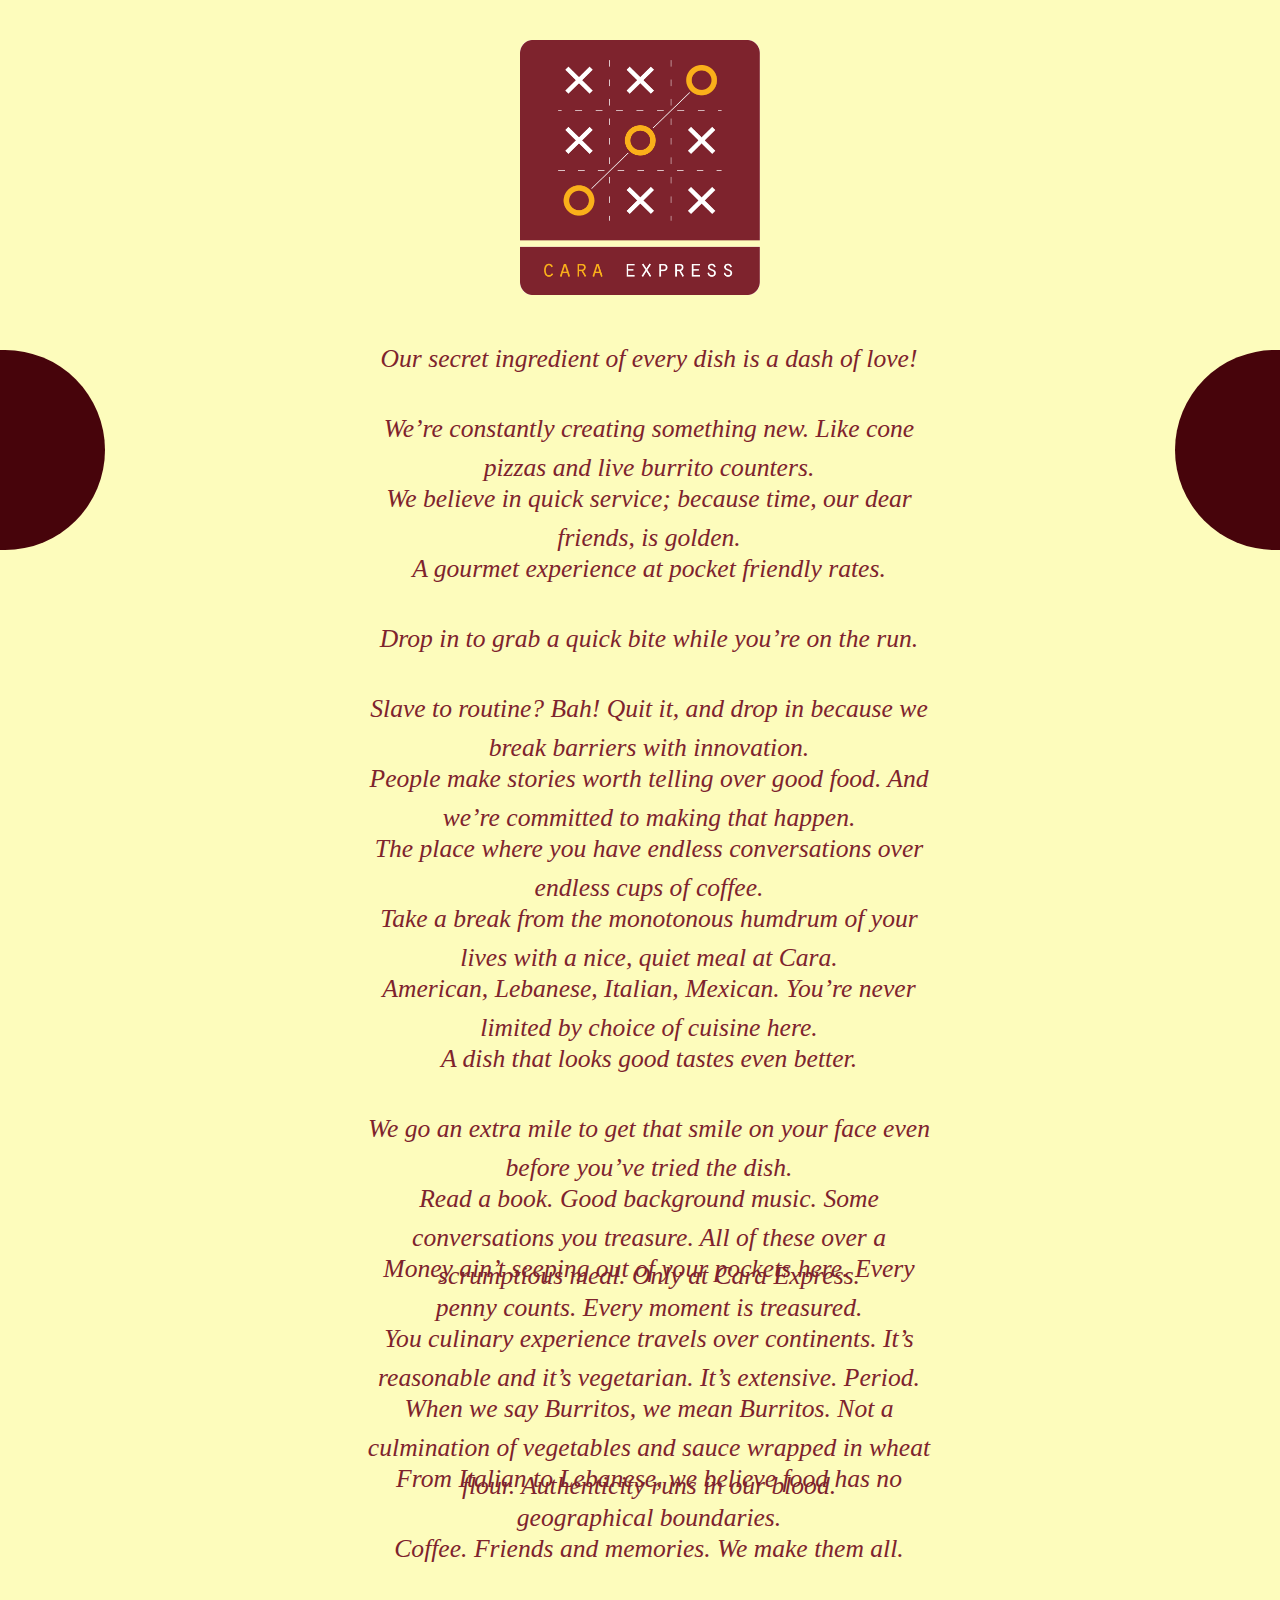
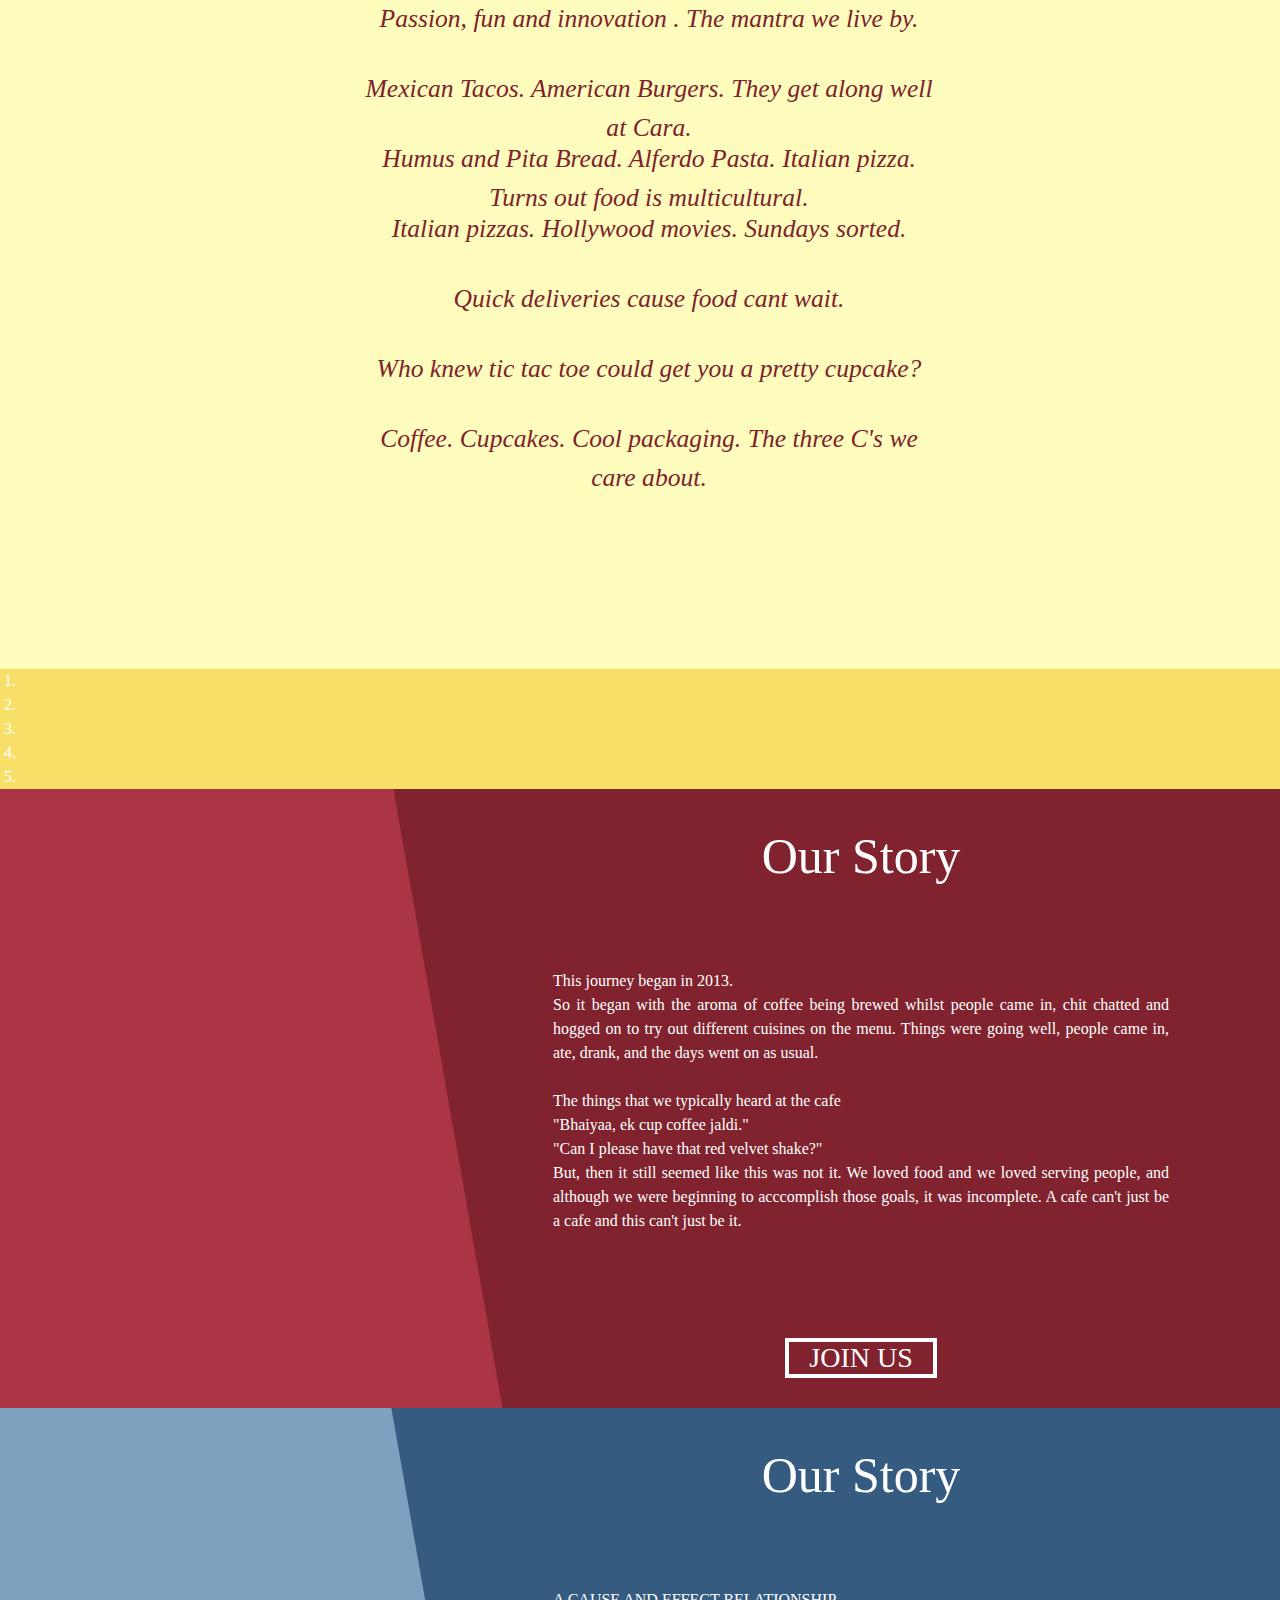
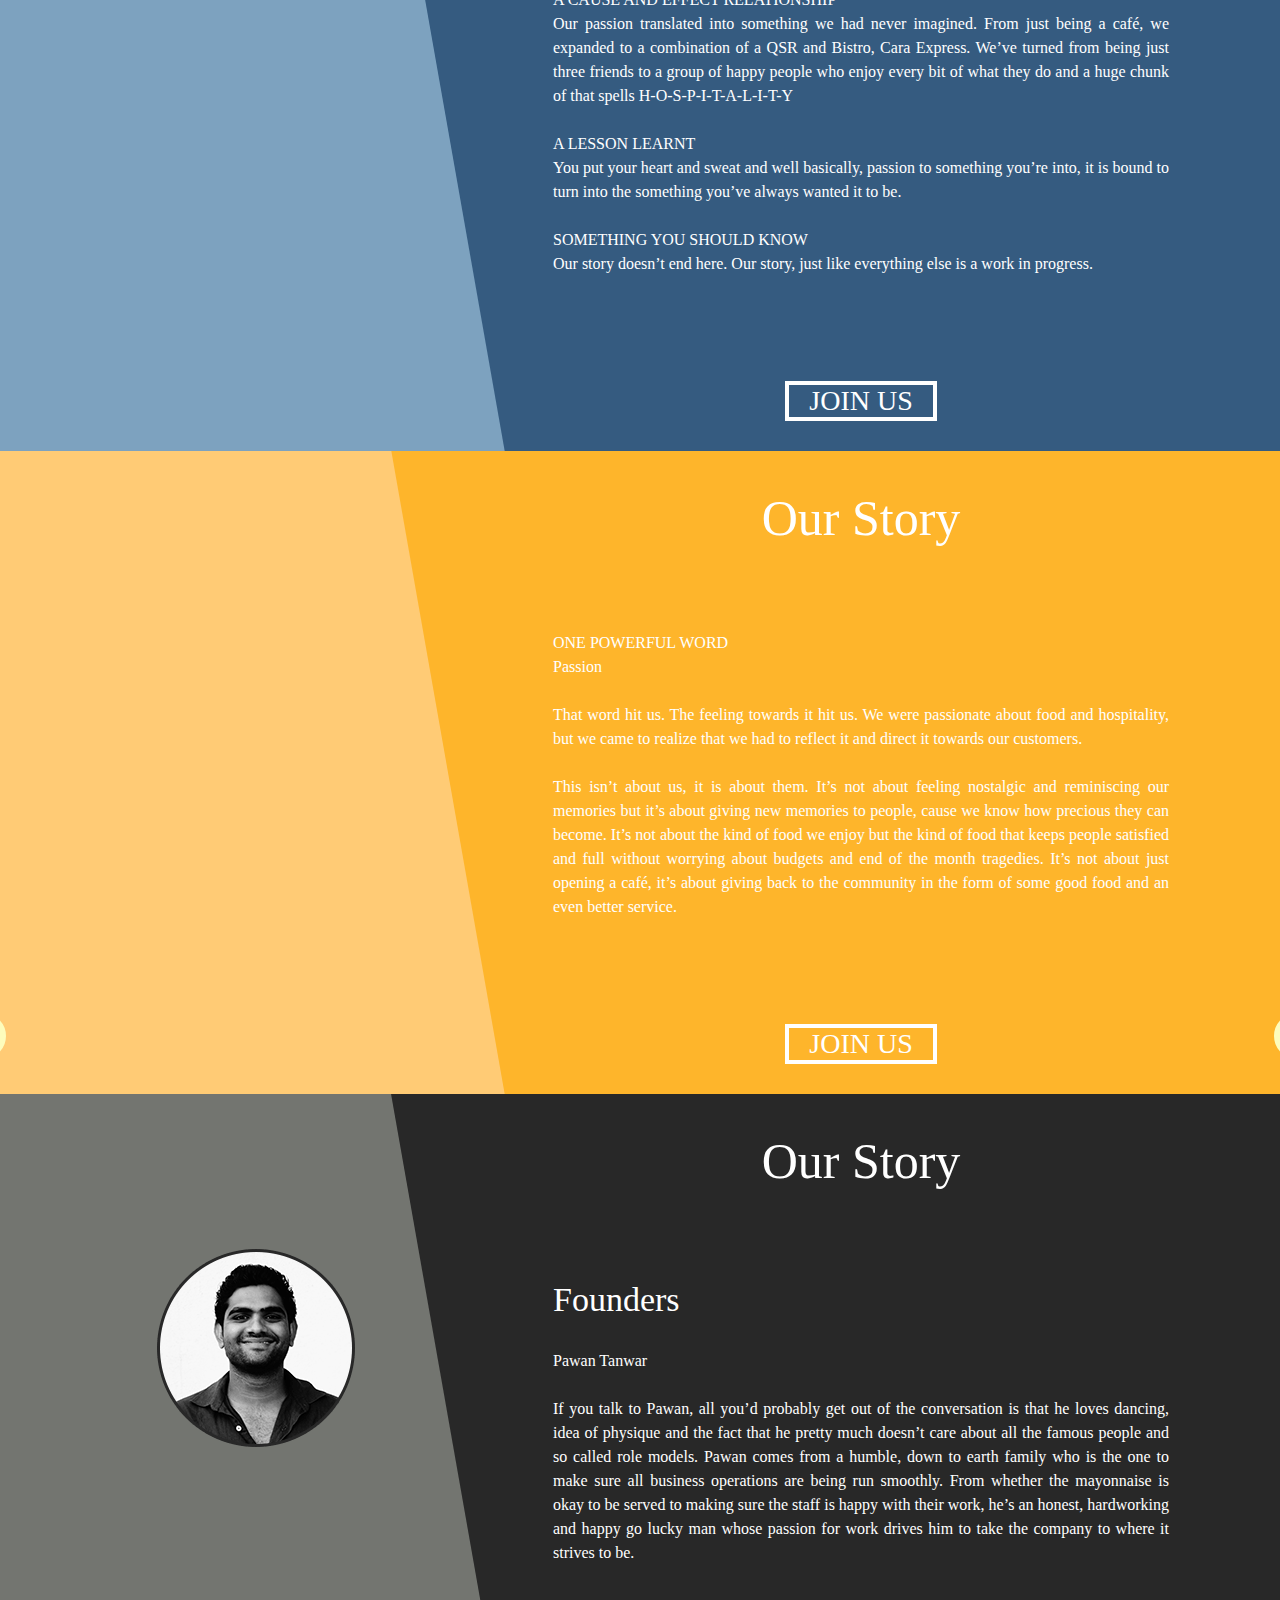
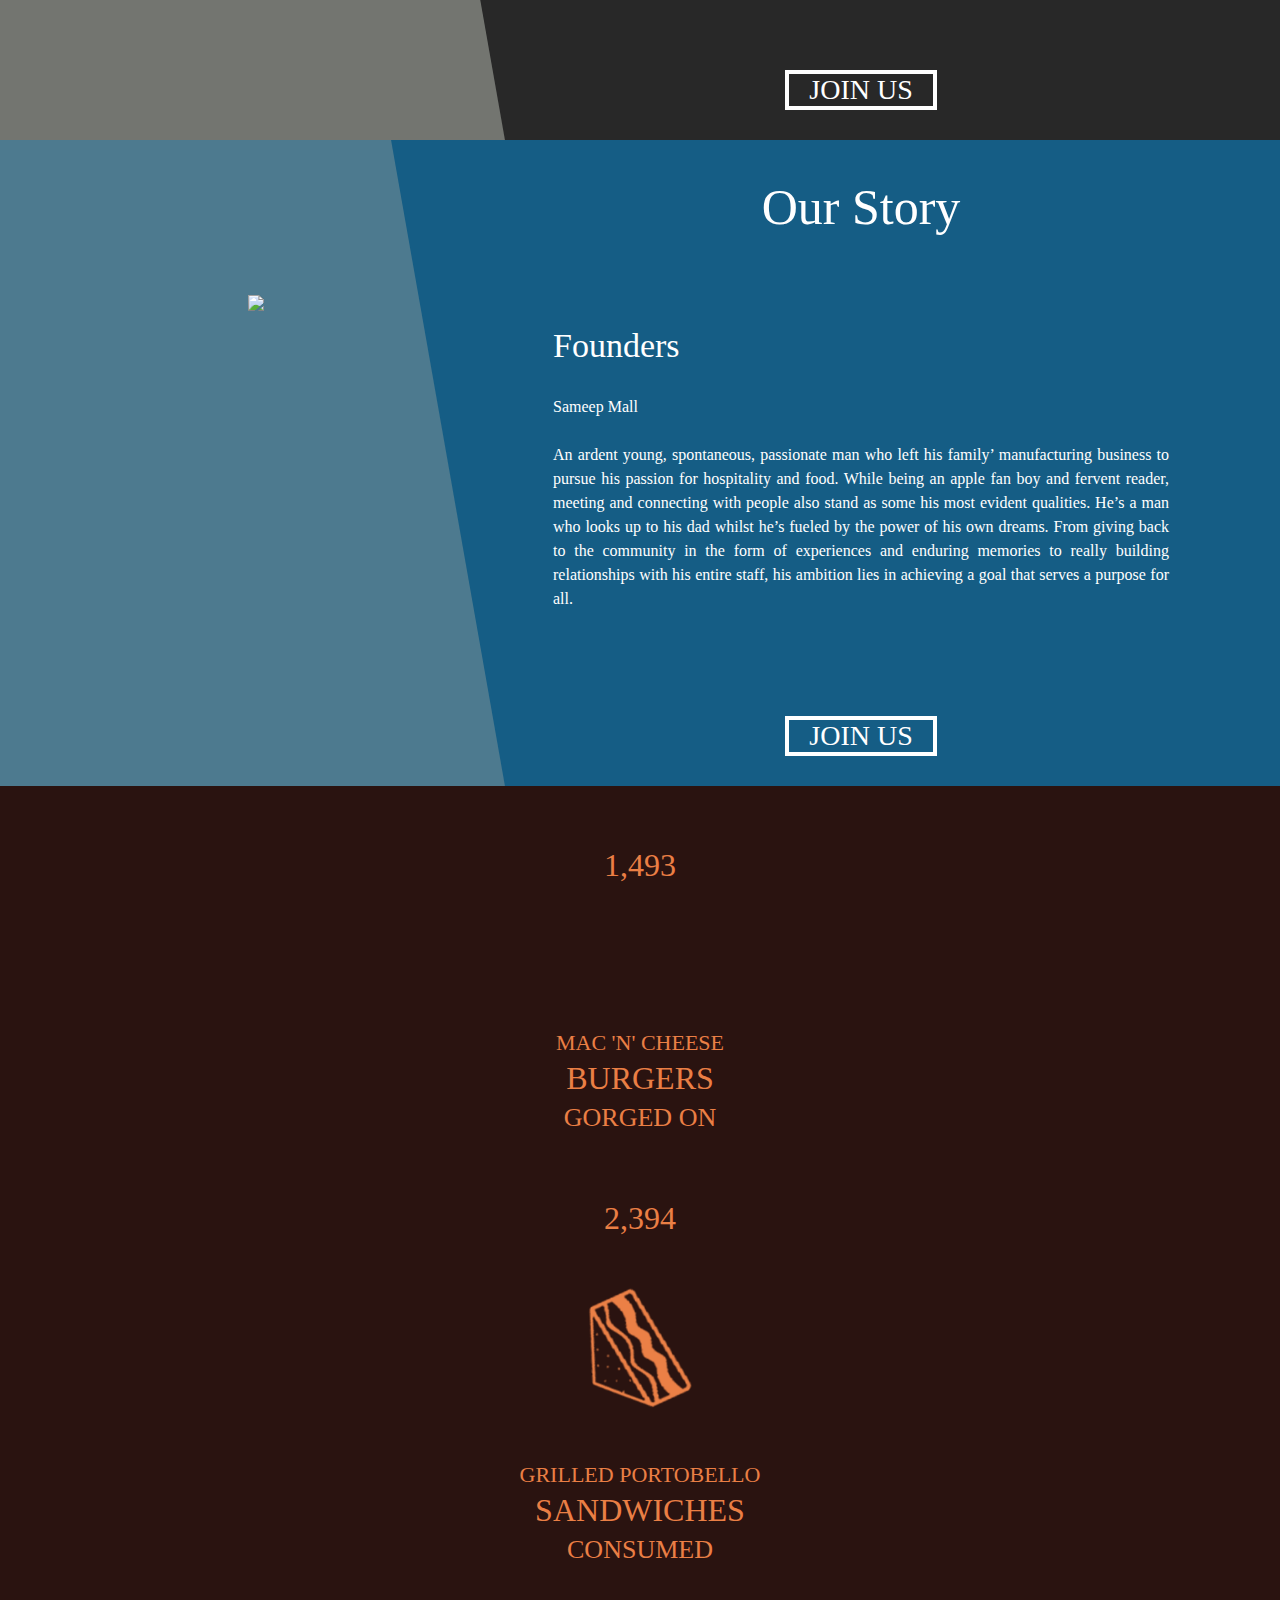
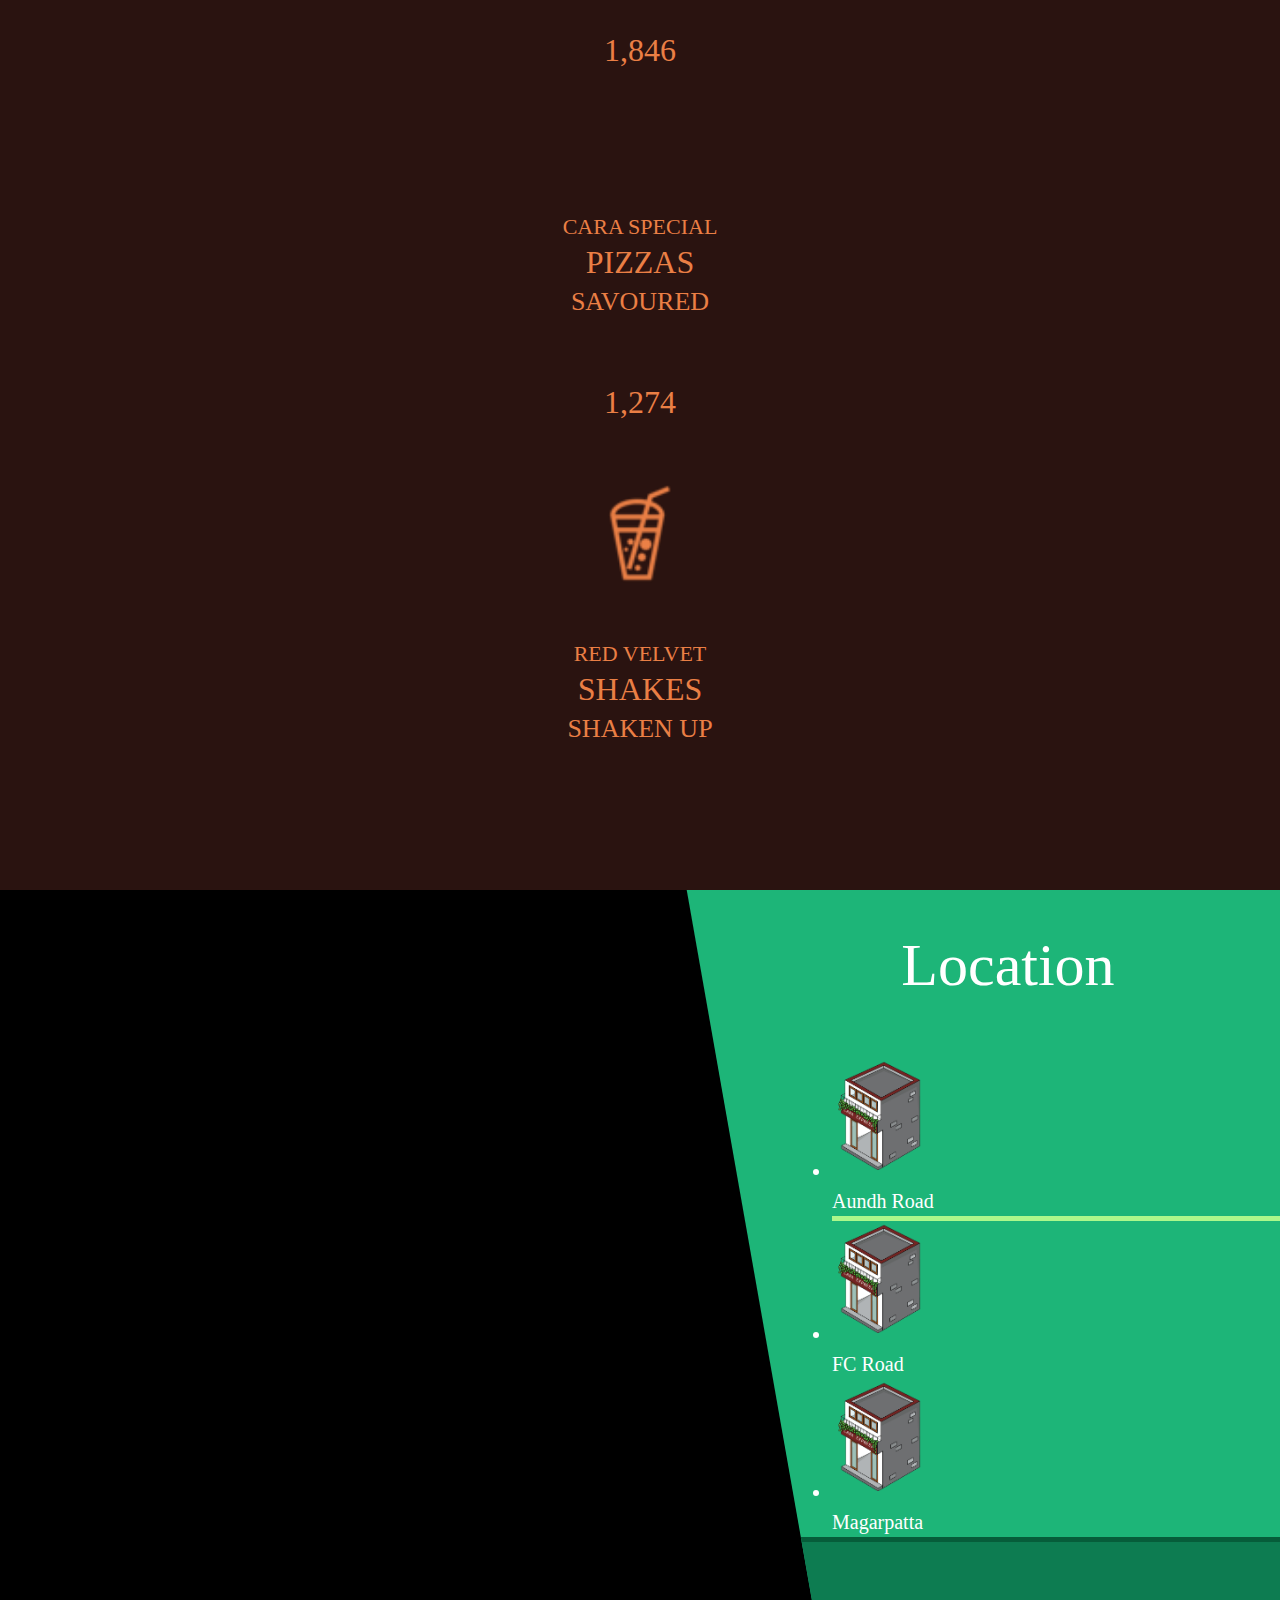
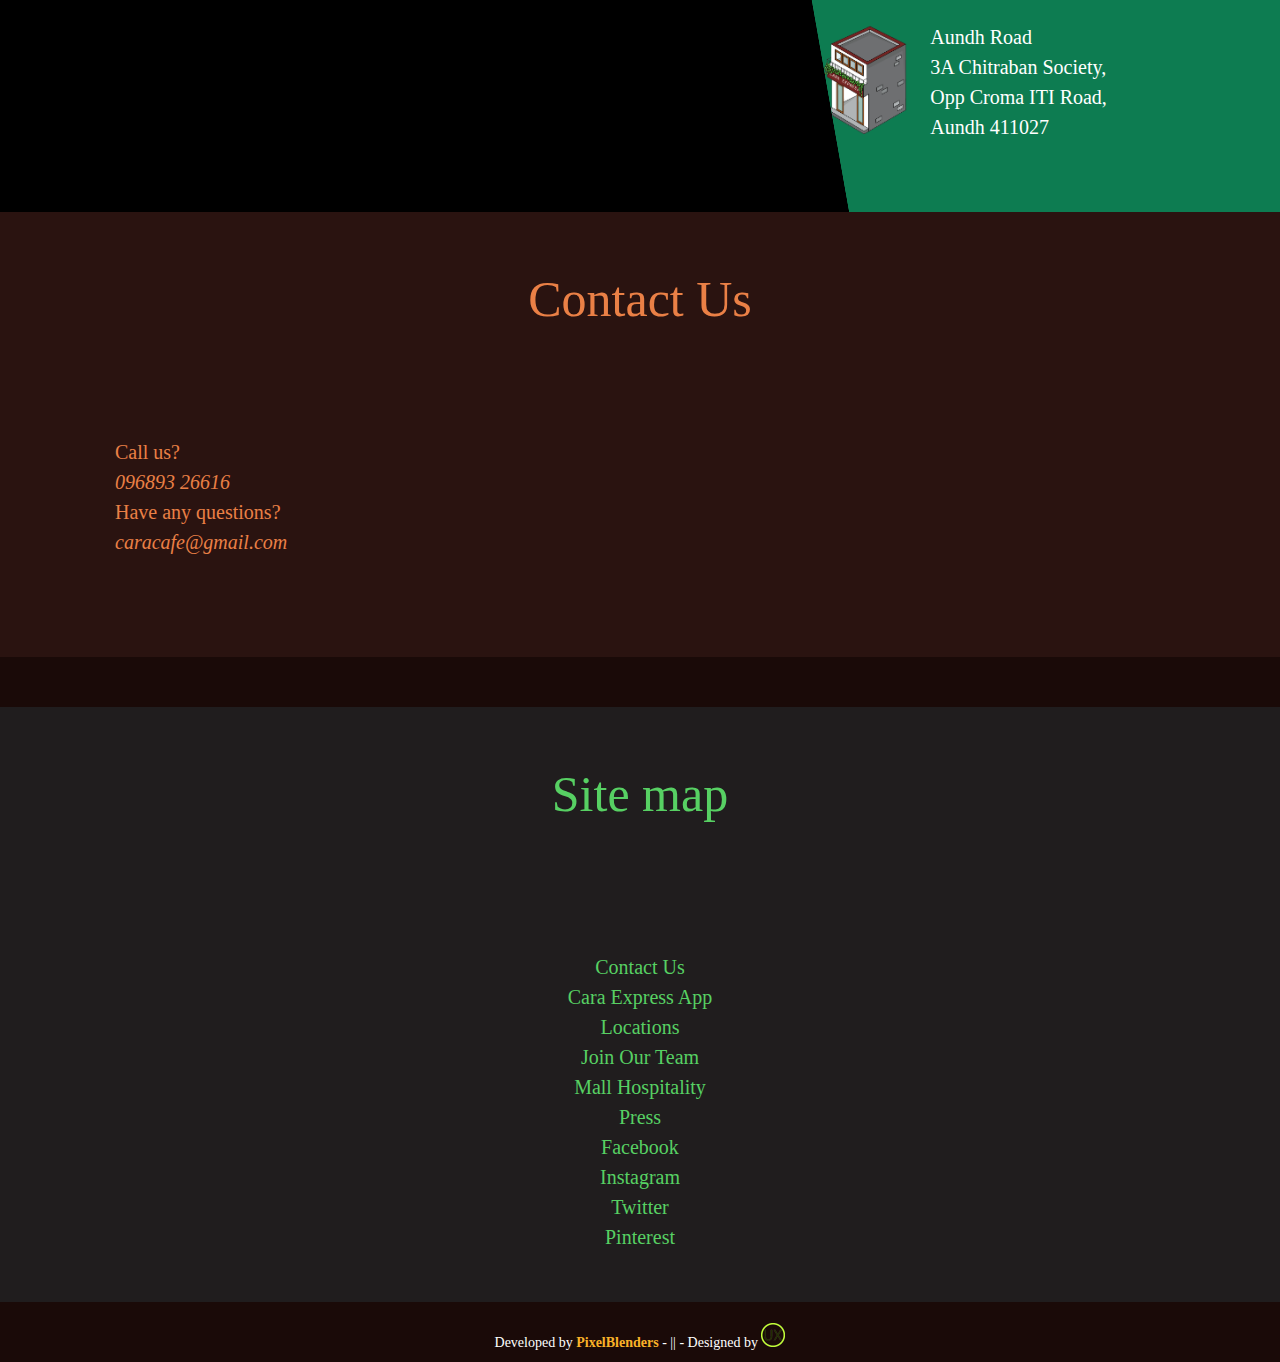
==== index.html @ d914b354 "dont commit this" ====
<!DOCTYPE html>


<!--[if IEMobile]>      <html class="iemobile site__background" lang="en">            <![endif]-->

<!--[if lt IE 7]>       <html class="no-js site__background ie6 oldie" lang="en">     <![endif]-->

<!--[if IE 7]>          <html class="no-js site__background ie7 oldie" lang="en">     <![endif]-->

<!--[if IE 8]>          <html class="no-js site__background ie8 oldie" lang="en">     <![endif]-->

<!--[if IE 9]>          <html class="no-js site__background ie9" lang="en">           <![endif]-->

<!--[if gt IE 8]><!-->

<html class="no-js" lang="en">

<!--<![endif]-->



<head>

    <meta charset="UTF-8">
    <TITLE>Caraexpress | Pune | Aundh</TITLE>
    <link rel="apple-touch-icon" sizes="57x57" href="fav/apple-icon-57x57.png">
<link rel="apple-touch-icon" sizes="60x60" href="fav/apple-icon-60x60.png">
<link rel="apple-touch-icon" sizes="72x72" href="fav/apple-icon-72x72.png">
<link rel="apple-touch-icon" sizes="76x76" href="fav/apple-icon-76x76.png">
<link rel="apple-touch-icon" sizes="114x114" href="fav/apple-icon-114x114.png">
<link rel="apple-touch-icon" sizes="120x120" href="fav/apple-icon-120x120.png">
<link rel="apple-touch-icon" sizes="144x144" href="fav/apple-icon-144x144.png">
<link rel="apple-touch-icon" sizes="152x152" href="fav/apple-icon-152x152.png">
<link rel="apple-touch-icon" sizes="180x180" href="fav/apple-icon-180x180.png">
<link rel="icon" type="image/png" sizes="192x192"  href="fav/android-icon-192x192.png">
<link rel="icon" type="image/png" sizes="32x32" href="fav/favicon-32x32.png">
<link rel="icon" type="image/png" sizes="96x96" href="fav/favicon-96x96.png">
<link rel="icon" type="image/png" sizes="16x16" href="fav/favicon-16x16.png">
<link rel="manifest" href="fav/manifest.json">
<meta name="msapplication-TileColor" content="#ffffff">
<meta name="msapplication-TileImage" content="fav/ms-icon-144x144.png">
<meta name="theme-color" content="#ffffff">
    <META NAME="subject" CONTENT="Fast Food Joint">
    <meta name="classification" content="express eatery" />
    <META NAME="Keywords" CONTENT=" coffee, cafe, cake, chocolate, pasta, menu, aundh, restaurant">
    <META NAME="Language" CONTENT="English">
    <META HTTP-EQUIV="CACHE-CONTROL" CONTENT="PUBLIC">
    <META NAME="Designer" CONTENT="Paul V John & Devansh Parikh">
    <META NAME="Publisher" CONTENT="Naveen Shaji">
    <META NAME="distribution" CONTENT="Global">
    <META NAME="Robots" CONTENT="INDEX,FOLLOW">
    <meta name="revisit-after" content="2 days" />
    <META NAME="zipcode" CONTENT="411014">
    <META NAME="city" CONTENT="Pune">
    <META NAME="country" CONTENT="India">

    <meta http-equiv="X-UA-Compatible" content="IE=edge,chrome=1">

    <meta name="robots" content="index, follow, noodp">

    <meta name="viewport" content="width=device-width, initial-scale=0.7, user-scalable=0">

    <meta name="apple-mobile-web-app-capable" content="yes">

    <meta name="apple-mobile-web-app-status-bar-style" content="black" />

    <link rel="shortcut icon" href="img/favicon.ico">

    <meta property="og:title" content="Cara Cafe">

    <meta property="og:type" content="website">

    <meta property="og:description" content="Coffee. Pizza. Burgers. Cupcakes.">

    <meta property="og:url" content="http://thatsmywork.in">

    <!--REPLACE WITH URL and stuff-->

    <meta property="og:image:type" content="image/jpeg">

    <script>
        document.documentElement.className = document.documentElement.className.replace(/(\s|^)no-js(\s|$)/, '$1' + 'js' + '$2');
    </script>

    <script src="js/modernizr.js"></script>

    <!--[if (gt IE 8) | (IEMobile)]><!-->

    <link rel="stylesheet" href="css/bootstrap.min.css">

    <link rel="stylesheet" href="fa/css/font-awesome.min.css">

    <link rel="stylesheet" type="text/css" href="css/flaticon.css">
    <link rel="stylesheet" type="text/css" href="fi2/flaticon.css">

    <link rel="stylesheet" href="css/main.css">

    <link rel="stylesheet" href="css/px.css">
    <link rel="stylesheet" href="css/pace.css">

    <![endif]-->

</head>

<body>

    <div class="backtotop">
  <i class="fa fa-chevron-up fa-stack-1x"></i>
    </div>
    

    <div class="preloader"><div class="preloader-gif"></div><br><span style="font-size:20px">Loading</span></div>



    

    <div id="js__media-check"></div>

    <div id="load__smoke"></div>



    







<div class="site__content">



  



  <div class="home__screen" style="touch-action:auto!important;">



     <div class="home-1">

      

<div class="btn-container">



  <a id="burger-btn" style="min-height:60px;" class="home-btn" href="#burgers" data-direction="left">



    <div class="icon__menu">

     <i class="flaticon-cutlery22"></i>

    </div>



    <div class="icon__menu--back">

     <i class="fa fa-chevron-right fa-3x"></i>

      <span>Back</span>

    </div>



  </a>



  <a id="store-btn" class="home-btn" href="#stores" data-direction="right">



    <div class="icon__store">

     <i class="flaticon-smartphone55"></i>


    </div>



    <div class="icon__store--back">

     <i class="fa fa-chevron-left fa-3x"></i>

      <span>Back</span>

    </div>



  </a>

  

</div>



<!--

<div class="logo">

  <img src="img/logo.png" /> 

</div>

-->



<div class="emblem-container">

  <div class="tagline--right"></div>

  <div class="tagline"></div>

  <div class="emblem"><img src="img/emblem.png" alt="" class=""></div> <!--replace -->

</div>



<div class="tel">

  <span class="tel__link" style="color: #7E232D">

  

  <span class="quote-left"><i class="fa fa-quote-left"></i></span><br>




   <div id="ticker-text" >
          <ul>
            <li>Our secret ingredient of every dish is a dash of love!</li>
            <li>We’re constantly creating something new. Like cone pizzas and live burrito counters.</li>
            <li>We believe in quick service; because time, our dear friends, is golden.</li>
            <li>A gourmet experience at pocket friendly rates.</li>
            <li>Drop in to grab a quick bite while you’re on the run. </li>
            <li>Slave to routine? Bah! Quit it, and drop in because we break barriers with innovation.</li>
            <li>People make stories worth telling over good food. And we’re committed to making that happen.</li>
            <li>   The place where you have endless conversations over endless cups of coffee.    </li>
            <li>  Take a break from the monotonous humdrum of your lives with a nice, quiet meal at Cara.     </li>
            <li>   American, Lebanese, Italian, Mexican. You’re never limited by choice of cuisine here.    </li>
            <li>     A dish that looks good tastes even better.  </li>
            <li>    We go an extra mile to get that smile on your face even before you’ve tried the dish.   </li>
            <li>   Read a book. Good background music. Some conversations you treasure. All of these over a scrumptious meal. Only at Cara Express.    </li>
            <li>  Money ain’t seeping out of your pockets here. Every penny counts. Every moment is treasured.     </li>
            <li>   You culinary experience travels over continents. It’s reasonable and it’s vegetarian. It’s extensive. Period.    </li>
            <li>   When we say Burritos, we mean Burritos. Not a culmination of vegetables and sauce wrapped in wheat flour. Authenticity runs in our blood.    </li>
            <li>    From Italian to Lebanese, we believe food has no geographical boundaries.   </li>
            <li>   Coffee.  Friends and memories.  We make them all.    </li>
            <li>   Passion, fun and innovation . The mantra we live by.    </li>
            <li> Mexican Tacos. American Burgers. They get along well at Cara.      </li>
            <li>   Humus and Pita Bread. Alferdo Pasta. Italian pizza. Turns out food is multicultural.    </li>
            <li>   Italian pizzas. Hollywood movies. Sundays sorted.    </li>
            <li>    Quick deliveries cause food cant wait.   </li>
            <li>   Who knew tic tac toe could get you a pretty cupcake?    </li>
            <li>    Coffee. Cupcakes. Cool packaging. The three C's we care about.     </li>

          </ul>
        </div>




   <span class="quote-right"><i class="fa fa-quote-right"></i></span> 

   <br style="margin-bottom: 10px;">

   

   

   

   <a href="https://www.facebook.com/pages/Cara-Express/419668124865615?skip_nax_wizard=true&ref_type=logout_gear" target="_blank">

   <span class="fa-stack fa-sm">

  <i class="fa fa-circle-thin fa-stack-2x"></i>

  <i class="fa fa-facebook fa-stack-1x"></i>

</span>

  </a>

  <a href="https://twitter.com/Cara_Express" target="_blank">

   <span class="fa-stack fa-sm">

  <i class="fa fa-circle-thin fa-stack-2x"></i>

  <i class="fa fa-twitter fa-stack-1x"></i>

</span>

  </a>

  <a href="#">

   <span class="fa-stack fa-sm">

  <i class="fa fa-circle-thin fa-stack-2x"></i>

  <i class="fa fa-google-plus fa-stack-1x"></i>

</span>

  </a>

  

  <br><br>

  
<a class="scroll-down">
  <span class="fa-stack fa-sm">

  <i class="fa fa-circle-thin fa-stack-2x"></i>

  <i class="fa fa-chevron-down fa-stack-1x"></i>

</span>
</a>
  

   </span>

</div>

</div>








   

   <!--carousel-->
   <div id="carousel-example-generic" class="carousel slide" data-ride="carousel">
            <!-- Indicators -->
            <ol class="carousel-indicators">
                <li data-target="#carousel-example-generic" data-slide-to="0" class="active"></li>
                <li data-target="#carousel-example-generic" data-slide-to="1"></li>
                <li data-target="#carousel-example-generic" data-slide-to="2"></li>
                <li data-target="#carousel-example-generic" data-slide-to="3"></li>
                <li data-target="#carousel-example-generic" data-slide-to="4"></li>
            </ol>
            <!-- Wrapper for slides -->
            <div class="carousel-inner">
                <div class="item active">
                <div class="section our-story no-zoom" style="background: #AB3545">
                   <div class="story-ico" style="width:25%; float:left; margin-top: 10%; margin-left: 5%;"><span class="flaticon-news29"></span></div>
                    <!-- Static Header -->
                    <div class="header-text">
                        
                        <div class="slanted-div" style="background: #80232E;">

                   <div class="slanted-div-inner">

                    <h1 style="font-size:50px;">Our Story</h1 style="font-size:50px;">

                    <div style="padding: 75px; text-align: justify;" class="slanted-content sans-serif">

                    <b>This journey began in 2013.</b> <br>

                        So it began with the aroma of coffee being brewed whilst people came in, chit chatted and hogged on to try out different cuisines on the menu. Things were going well, people came in, ate, drank, and the days went on as usual.

                    <br><br>



                    <b>The things that we typically heard at the cafe</b>

                    <br>

                 "Bhaiyaa, ek cup coffee jaldi."<br>

                 "Can I please have that red velvet shake?"<br>

                     But, then it still seemed like this was not it. We loved food and we loved serving people, and although we were beginning to acccomplish those goals, it was incomplete. A cafe can't just be a cafe and this can't just be it.

                      </div>

                      <button onclick="window.open('join.html','_blank')" style="font-size:28px;">JOIN US</button>

                       </div>

                       </div>
                        
                    </div><!-- /header-text -->
                    
                    </div></div>
                

                    <div class="item">
                    <!-- Static Header -->
                    <div class="header-text">
                        <div class="section our-story no-zoom" style="background: #7DA2BF;">
                        <div class="story-ico" style="width:25%; float:left; margin-top: 10%; margin-left: 5%;"><span class="flaticon-agreement2"></span></div>
                        <div class="slanted-div" style="background: #355B80;">

                   <div class="slanted-div-inner">

                    <h1 style="font-size:50px;">Our Story</h1 style="font-size:50px;">

                    <div style="padding: 75px; text-align: justify;" class="slanted-content sans-serif">



                        <b>A CAUSE AND EFFECT RELATIONSHIP</b> <br>
Our passion translated into something we had never imagined. From just being a café, we expanded to a combination of a QSR and Bistro, Cara Express. We’ve turned from being just three friends to a group of happy people who enjoy every bit of what they do and a huge chunk of that spells H-O-S-P-I-T-A-L-I-T-Y
<br><br>
<b>A LESSON LEARNT</b><br>
You put your heart and sweat and well basically, passion to something you’re into, it is bound to turn into the something you’ve always wanted it to be.
<br><br>
<b>SOMETHING YOU SHOULD KNOW</b><br>
Our story doesn’t end here. Our story, just like everything else is a work in progress.

                      </div>

                      <button onclick="window.open('join.html','_blank')"    style="font-size:28px;">JOIN US</button>

                       </div>

                       </div>
                        
                    </div><!-- /header-text -->
                    </div></div>

                    <div class="item">
                    <!-- Static Header -->
                    <div class="header-text">
                        <div class="section our-story no-zoom" style="background: #FFCB75;"> <!--CHANGE BG COLOR HERE FOR THiS SLIDE part27-->
                        <div class="story-ico" style="width:25%; float:left; margin-top: 10%; margin-left: 5%;"><span class="flaticon-like80"></span></div>
                        <div class="slanted-div" style="background: #FEB52B;"><!--CHANGE FG COLOR HERE FOR THiS SLIDE -->

                   <div class="slanted-div-inner">

                    <h1 style="font-size:50px;">Our Story</h1 style="font-size:50px;">

                    <div style="padding: 75px; text-align: justify;" class="slanted-content sans-serif">

                    <b>ONE POWERFUL WORD<br>Passion</b> <br><br>

                        That word hit us. The feeling towards it hit us. We were passionate about food and hospitality, but we came to realize that we had to reflect it and direct it towards our customers.

                    <br><br>

                     This isn’t about us, it is about them. It’s not about feeling nostalgic and reminiscing our memories but it’s about giving new memories to people, cause we know how precious they can become. It’s not about the kind of food we enjoy but the kind of food that keeps people satisfied and full without worrying about budgets and end of the month tragedies. It’s not about just opening a café, it’s about giving back to the community in the form of some good food and an even better service.

                      </div>

                      <button onclick="window.open('join.html','_blank')"   style="font-size:28px;">JOIN US</button>

                       </div>

                       </div>
                        
                    </div><!-- /header-text -->
                    </div></div>

                    <div class="item">
                <div class="section our-story no-zoom" style="background: #737570;">
                <div class="story-ico" style="width:30%; float:left; margin-top: 10%; margin-left: 5%;"><img src ="img/pawn.png" /></div>
                    <!-- Static Header -->
                    <div class="header-text">

                        <div class="slanted-div" style="background: #282828;">

                   <div class="slanted-div-inner">

                    <h1 style="font-size:50px;">Our Story</h1 style="font-size:50px;">

                    <div style="padding: 75px; text-align: justify;" class="slanted-content sans-serif">

                    <h3>Founders</h3> <br> <b>Pawan Tanwar</b><br><br>

                        If you talk to Pawan, all you’d probably get out of the conversation is that he loves dancing, idea of physique and the fact that he pretty much doesn’t care about all the famous people and so called role models.  Pawan comes from a humble, down to earth family who is the one to make sure all business operations are being run smoothly. From whether the mayonnaise is okay to be served to making sure the staff is happy with their work, he’s an honest, hardworking and happy go lucky man whose passion for work drives him to take the company to where it strives to be.


                      </div>

                      <button onclick="window.open('join.html','_blank')"  style="font-size:28px;">JOIN US</button>

                       </div>

                       </div>
                        
                    </div><!-- /header-text -->
                    </div></div>
                    

                    <div class="item">
                    <!-- Static Header -->
                    <div class="header-text">
                        <div class="section our-story no-zoom">
                        <div class="story-ico" style="width:30%; float:left; margin-top: 10%; margin-left: 5%;"><img src ="img/sam.png" /></div>
                        <div class="slanted-div">

                   <div class="slanted-div-inner">

                    <h1 style="font-size:50px;">Our Story</h1 style="font-size:50px;">

                    <div style="padding: 75px; text-align: justify;" class="slanted-content sans-serif">

                    <h3>Founders</h3> <br> <b>Sameep Mall</b><br><br>

                        An ardent young, spontaneous, passionate man who left his family’ manufacturing business to pursue his passion for hospitality and food.  While being an apple fan boy and fervent reader, meeting and connecting with people also stand as some his most evident qualities. He’s a man who looks up to his dad whilst he’s fueled by the power of his own dreams. From giving back to the community in the form of experiences and enduring memories to really building relationships with his entire staff, his ambition lies in achieving a goal that serves a purpose for all.


                      </div>

                      <button onclick="window.open('join.html','_blank')" style="font-size:28px;">JOIN US</button>

                       </div>

                       </div>
                        
                    </div><!-- /header-text -->
                    </div></div>
                    
                    
                    
                    
                    
                    
            </div>
            <!-- Controls -->
            <a class="story-btn story-left" href="#carousel-example-generic" data-slide="prev">
                <span class="fa fa-chevron-left fa-5x"></span>
            </a>
            <a class="story-btn story-right" href="#carousel-example-generic" data-slide="next">
                <span class="fa fa-chevron-right fa-5x"></span>
            </a>
        </div><!-- /carousel -->
   




<div class="section counters">

<div>

    <div class="col-md-3">

       <h1><span class="counter">1,493</span></h1>

       <h1><i class="flaticon-double22"></i></h1>

       <h2 style="font-size: 22px">MAC 'N' CHEESE</h2>

       <H1 class="no-pad">BURGERS</H1><h3>GORGED ON</h3><br><br><br>

    </div>

    <div class="col-md-3">

       <h1><span class="counter">2,394</span></h1>

<!--       <h1><i class="flaticon-pita1"></i></h1>-->
       <h1 style="margin-top: -20px;"><i><img height="120" src="img/sandwich.png"></i></h1>

       <h2 style="font-size: 22px; margin-top: -30px;">GRILLED PORTOBELLO</h2>

       <H1 class="no-pad">SANDWICHES</H1><h3>CONSUMED</h3><br><br><br>

    </div>

    <div class="col-md-3">

       <h1><span class="counter">1,846</span></h1>

       <h1><i class="flaticon-pizza7"></i></h1>

       <h2 style="font-size: 22px">CARA SPECIAL</h2>

       <H1 class="no-pad">PIZZAS</H1>
       <h3>SAVOURED</h3>
       <br><br><br>

    </div>

    <div class="col-md-3">

       <h1><span class="counter">1,274</span></h1>

<!--       <h1><i class="flaticon-glass35"></i></h1>-->
       <h1 style="margin-top: -20px;"><i><img height="120" src="img/shake.png"></i></h1>
       
       <h2 style="font-size: 22px; margin-top: -36px;">RED VELVET</h2>

       <H1 class="no-pad">SHAKES</H1><h3>SHAKEN UP</h3><br><br><br>

    </div>

</div>

</div>







<div class="section location no-zoom">

 <section id="canvas1" class="map">

  <iframe id="map_canvas1" class="googlemap" width="600" height="450" frameborder="0" style="border:0" src="https://www.google.com/maps/embed/v1/place?q=Cara%20Cafe%2C%20Pune%2C%20Maharashtra%2C%20India&key=AIzaSyB0JcDXPjexErsIr4BI7aE8yNPjZ4-_5Mc"></iframe>

    </section>

   <div class="slanted-div">

   <div class="slanted-div-inner">

   
    <h1 id="loc-head">Location</h1>
<br><br>
   <div class="addresses1" style="text-align: left;">
   <ul class="nav nav-tabs sans-serif" style="padding-left: 10%;">
  <li role="presentation" class="active-tab"><a id="shop2"><img height="120" src="img/shop.png"><br>Aundh Road</a></li>
  <li role="presentation"><a id="shop1"><img height="120" src="img/shop.png"><br>FC Road</a></li>
  <li role="presentation"><a id="shop3"><img height="120" src="img/shop.png"><br>Magarpatta</a></li>
</ul>
   </div>
   

   <div class="location-low">
   <div class="addresses2" style="text-align: left;">
    <div class = "location-data" style="margin-top: 50px;">
<!--    <i class="fa fa-map-marker fa-5x" style="float:left; margin-left: 10%; margin-right: 3%"></i>-->
   <img height="120" src="img/shop.png" style="float:left; margin-left: 10%; margin-right: 3%">
    <span class="sans-serif location-text" style="margin-top:50px; font-size: 20px;"><b>Aundh Road</b><bR>3A Chitraban Society,<br>Opp Croma ITI Road,<br>Aundh 411027</span>
    </div>
  </div>
  </div>


   </div>

   </div>

</div>






<div class="section no-zoom contact">

    <span class="pxbutton-contact">Contact&nbsp;Us</span>

    <div class="row contact-inner">

        

        <div class="col-md-3">
                <span class="fa fa-phone fa-3x" style="float: left"></span>
                &nbsp;&nbsp;&nbsp;Call us?<br><span style="font-style:italic">&nbsp;&nbsp;&nbsp;096893 26616</span>
        </div>

        
        <div class="col-md-6" style="text-align:center">
            
            <a href="https://www.facebook.com/pages/Cara-Express/419668124865615" target="_blank">
                <span class="flaticon-facebok"></span> 
            </a>
            <a href="#">
                <span class="flaticon-instagram19"></span> 
            </a>
            <a href="https://twitter.com/Cara_Express" target="_blank">
                <span class="flaticon-twitter12"></span> 
            </a>
            <a href="#">
                <span class="flaticon-share3"></span> 
            </a>
            
        </div>
        
        

        <div class="col-md-3">
                <span class="fa fa-envelope-o fa-3x" style="float: left"></span>
                &nbsp;&nbsp;&nbsp;Have any questions?<br><span style="font-style:italic">&nbsp;&nbsp;&nbsp;caracafe@gmail.com</span>
        </div>

    </div>

</div>

<div class="contact-shadow"></div>







<div class="section no-zoom sitemap">

    <span class="pxbutton">Site map</span>

    <br><br><Br><br><Br><Br>

    <div class="row sans-serif">

        <div class="col-sm-4">

            <a id="contact" href="join.html" target="_blank">Contact Us</a><br>

            <a href="#stores">Cara Express App</a><br>

            <a id="locationlink" class="internal" href="#">Locations</a>

        </div>

       

        <div class="col-sm-4">

            <a href="join.html" target="_blank">Join Our Team</a><br>

            Mall Hospitality<br>

            Press

        </div>
        
        
         <div class="col-sm-4">


            <a href="http://facebook.com/">

   Facebook

  </a><br>

  <a href="http://facebook.com/" target="_blank">

   Instagram

  </a><br>

  <a href="https://twitter.com/Cara_Express/" target="_blank">

   Twitter

  </a><br>
   <a href="#">

   Pinterest

  </a><br>
        

        </div>
        
        
        

    </div>

</div>



<div class="section no-zoom foot sans-serif" style="height: 60px;">

   <br>

   <div class="container">

       Developed by <a href="http://pixelblenders.com/" target="_blank" class="px">PixelBlenders</a> - || -  Designed by <a target="_blank" href="http://thatsmywork.in"><img src="img/ux.png"></a>

   </div>

</div>



  </div>











  <div class="burger__screen" style="touch-action:auto!important;">

    <div class="screen__content">



<div class="menu-title section"><h1 class="screen__title">Menu</h1></div>

 <div id="burgers" class="burger-group"></div><!--leave this here for hash nav-->



<div class="italian section">

    <h1><img height="50" src="img/italy.png">&nbsp;Italian</h1>

    <div class="sans-serif">

       <br>

<!--       <i class="flaticon-italian1"></i>-->
       <img src="img/menu/3.png">
        <br><br>

        <b>Margherita<br><br>Cara Special<br><Br>Make your own pizza: 4 toppings</b>

        <br>

        <br>

        Onions | Tomatoes | Olives | Corn<br>Jalapeno | Mushroom | Ball Pepper

        <br><br>
<!--        <i class="flaticon-fork12"></i>-->
       <img src="img/menu/4.png">
        <br><br>

        <b>Arrabiata | Alfredo | Pesto<br><br>Toppings</b>

        <br><br>

        Onions | Tomatoes | Olives | Corn<br>Jalapeno | Mushroom | Capsicums

        <br><Br><br>

    </div>

</div>



<div class="american section">

    <h1><img height="50" src="img/usa.png">&nbsp;American</h1>

    <div class="sans-serif">

       <br>
        
      <img src="img/menu/5.png">
       <br><br>

        <b>Focaccia<br>Grilled Portebello<br>Cheese Grilled</b>

        <br>

        <br><img src="img/menu/6.png"><br>
        <br>

        <b>Mac n Cheese<br>Soya Burger</b>

        <br><br>

        <div class="dblue">

        <b>Appetizers</b>

        </div>

        <br>

        <b>French Fries<br>Jalapeno Cheese Balls<br>Corn Cheese Balls<br>Hummus &amp; Pita</b>

        <br><Br>

        <div class="dblue">

        <b>Wraps</b>

        </div>

        <br>

        <b>Veg Shawarma<br>Paneer Shawarma</b>

        <br><Br><br>

    </div>

</div>



<div class="mexican section">

    <h1><img height="50" src="img/mex.png">&nbsp;Mexican</h1>

    <div class="sans-serif">

       <br>
<!--        <i class="flaticon-double22"></i>-->
      <img src="img/menu/7.png">
      <br>
       <br>

        <b>Choose your base<br></b>

        Burrito | Sub | Rice | Tortillas | Salads

        <br>

        <br>

        <b>Choose your filling</b>

        <br>

        Paneer | Potato | Soya

        <br><Br>

        <b>Add Ons</b>

        <br>

        Spicy Beans | Veggies | Hot Salsa | Mild Salsa <br> Olives | Onions | Tomatoes | Jalapenos | Lettuce

        <br><Br>

        <b>Dressing</b>

        <br>

        Cheese | Mayo | Mint Mayo | Barbeque | Mustard<br>Honey Mustard | Sour Cream | Tobasco | Thousand Island

        <br><Br><br><br>

    </div>

</div>





<div class="beverages section sans-serif">

  <div class="abs-left"></div><div class="abs-right"></div>

   <div class="hot-bev">

   <div class="slanted-div-inner">

   <br><Br><br>
    <span style="float: left" class="flaticon-coffee16"></span>
   <b>Hot<br>Beverages</b>

   <br><br><b>Espresso<br>Americano<br>Latte<br>Mocha<br>Cappuccino<br>Hot Chocolate<br>Tea Pyramid Bags<br></b>

   (Black, Lemon, EarlGrey, Green)

   <br><br>

   <b>Add On: Hazlenut,<br>Irish Creme<br><br><br></b>

    </div>

   </div>

   <div class="cold-bev">

   <div class="slanted-div-inner">

   <br><Br><br>
<!--    <i class="flaticon-fruit"></i>-->
  <img style="float: left" height="60" src="img/menu/8.png">
   <b>Cold<br>Beverages</b>

   <br><br><b>Iced Americano<br>Iced Latte<br>Iced Caffe Mocha<br>Frappe<br>Iced Tea</b><br>

   (Lemon &amp; Peach)<br>

   <b>Red Velvet Shake<br>Oreo Shake</b>

   <br><br>

   <b>Add On: Hazlenut,<br>Irish Creme<br><br><br></b>

    </div>

   </div>

</div>







    </div>

  </div>











  <div class="store__screen" style="touch-action:auto!important;">

    <div class="screen__content">

    <div class="app-page">
<!--

    <div class="app-blue">

    <br><br><Br><Br><br><br>

    <div class="row">

       <div class="col-sm-4 img-hold">
         &nbsp; &nbsp;<img height='400' src="img/ipa.png"></img>
       </div>

        <div class="col-sm-8">

        <div class="pxbutton join-ex">Join the Experience</div><br><br><br><br>

        <div class="sans-serif" style="margin-left:5%;">

        Cara Express presents the new wonderful kickass app that you will love.<br>So what are you waiting for? Download it today!

        <br><br>Available on: <br>

        <br><br><br><br>

        </div>

        </div>

    </div>

    </div>

    <br><br><br>

    <div class="row">

       <div class="col-sm-4">

       <div class="pxbutton-black" >How to win Rewards?</div><br><Br>

       <div class="sans-serif">

       Try the app - 100<i class="flaticon-coin"></i><br>

       First time - 100<i class="flaticon-coin"></i><br>

       20th time - 100<i class="flaticon-coin"></i><br>

       50th time - 100<i class="flaticon-coin"></i><br>

       75th time - 100<i class="flaticon-coin"></i><br>

       100th time - 100<i class="flaticon-coin"></i><br>

       150th time - 100<i class="flaticon-coin"></i><br>

       175th time - 100<i class="flaticon-coin"></i><br>

       200th time - 100<i class="flaticon-coin"></i><br>

       <br><Br><Br><Br><Br>

       </div>

       </div>

        <div class="col-sm-8">

        <h1 style="font-size:62px;font-family: 'bignoodletitling'; color: #000;">One point = 1<i class="flaticon-coin"></i></h1><br><br>

        <h1 style="font-size:42px;font-family: 'bignoodletitling'; color: #000;">You get 1<i class="flaticon-coin"></i> On every Rs. 10/- you spend at Cara </h1><br>

        <br><br><BR><BR>

        <div class="pxbutton-black" >Redeem points<br>at Cara</div><br><Br>

        <div class="sans-serif" style="text-align:left; margin-left: 25%;">

        250<i class="flaticon-coin"></i>&nbsp; for <img height="30" src="img/tiny/shake.png" /> Latte/Cappuchino<br>

        500<i class="flaticon-coin"></i>&nbsp; for <img height="30" src="img/tiny/sand.png" /> Sandwich<br>

        750<i class="flaticon-coin"></i>&nbsp; for <img height="30" src="img/tiny/tacos.png" /> Burgers/wraps <br>

        1000<i class="flaticon-coin"></i>&nbsp; for <img height="30" src="img/tiny/fork.png" /> Pasta <br>

        1250<i class="flaticon-coin"></i>&nbsp; for <img height="30" src="img/tiny/pizza.png" /> Pizza <br>

        <br><br><br><br>

        </div>

        </div>

    </div>



    <br><br><Br><Br><br><br>
-->
<br><br><Br><Br><br><br><br><br><Br><Br><br><br><br><br><Br><Br><br><br><br><br><Br><Br><br><br><br><br><Br><Br><br><br><br><br><Br><Br><br><br><br><br><Br><Br><br><br><br><br><Br><Br><br><br><br><br><Br><Br><br><br><br><br><Br><Br><br><br><br><br><Br><Br><br><br><br><br><Br><Br><br><br><br><br><Br><Br><br><br><br><br><Br><Br><br><br><br><br><Br><Br><br><br><br><br><Br><Br><br><br><br><br><Br><Br><br><br>
    </div>

  </div>

</div>





    

      









  <script src="js/jquery.min.js"></script>
  <script src="js/main.js"></script>
     <script src="js/jquery.nicescroll.min.js"></script>
     <script src="js/jquery.counterup.js"></script>
     <script src="js/waypoints.js"></script>
   <script src="js/vticker.js"></script>
   <script src="js/bootstrap.min.js"></script>
   <script src="js/pace.min.js"></script>
    <script>
$(document).ready(

    function ($) {

        if($(window).width()>700)
        {
        $("html").niceScroll({

            scrollspeed: 100,

            mousescrollstep: 72,

            zindex: 9999

        });
        }


    }

);
</script>

<script>

    jQuery(document).ready(function( $ ) {

        $('.counter').counterUp({

            delay: 100,

            time: 5000

        });
        
        $(document).ready(function () {
        $(window).scroll(function () {
        if ($(this).scrollTop() > 300) {
            $('.backtotop').fadeIn();
        } else {
            $('.backtotop').fadeOut();
        }
    });

    //Click event to scroll to top
    $('.backtotop').click(function () {
        $('html, body').animate({
            scrollTop: 0
        }, 800);
        return false;
    });
        });
        $('.googlemap').css('height',$('.location .slanted-div').height()+'px');
    });

    $(window).resize(function(){
        $('.googlemap').css('height',$('.location .slanted-div').height()+'px');
    });

</script>

<script>

    $(document).ready(function () {
        
        $('.backtotop').fadeOut();

        $('#map_canvas1').addClass('scrolloff'); 

        $('.location').on('click', function () {

            $('#map_canvas1').removeClass('scrolloff'); 

        });



        $(".location").mouseleave(function () {

            $('#map_canvas1').addClass('scrolloff'); 

        });

    });

</script>

<script>



    $(window).load(function(){

        $('.site__content').css("opacity","1");

        $('.preloader').hide();
        
        $('.backtotop').css("opacity","1");

    });

        


</script>

<script type="text/javascript">
    $('#ticker-text').vTicker('init', {
      speed: 300,
        pause: 8000
      });
  </script>
<script>
        $(document).ready(function(){
                
            $('#shop1').click(function(){
                $('.nav-tabs li').removeClass("active-tab");
                $(this).parent().addClass("active-tab");
                $('.location-text').html("<b>FC Road</b><bR>Coming Soon<br><br><br>");
            });
            $('#shop2').click(function(){
                $('.nav-tabs li').removeClass("active-tab");
                $(this).parent().addClass("active-tab");
                $('.location-text').html("<b>Aundh Road</b><bR>3A Chitraban Society,<br>Opp Croma ITI Road,<br>Aundh 411027");
            });
            $('#shop3').click(function(){
                $('.nav-tabs li').removeClass("active-tab");
                $(this).parent().addClass("active-tab");
                $('.location-text').html("<b>Magarpatta</b><bR>Coming Soon<br><br><br>");
            });
            
            
            $('.scroll-down').click(function(){
                $('html, body').animate({
                    scrollTop: $('.home-1').height()
                }, 800);
                return false;
            });
            


            function goToByScroll(id){
    id = id.replace("link", "");
      // Scroll
    $('html,body').animate({
        scrollTop: $("."+id).offset().top},
        'slow');
}

$(".internal").click(function(e) {
      // Prevent a page reload when a link is pressed
    e.preventDefault();
      // Call the scroll function
    goToByScroll($(this).attr("id"));
});



        });
            
            
            
            </script>




  </body>

  

</html>
---- css/flaticon.css ----
@font-face{font-family:Flaticon;src:url(flaticon.eot);src:url(flaticon.eot#iefix) format("embedded-opentype"),url(flaticon.woff) format("woff"),url(flaticon.ttf) format("truetype"),url(flaticon.svg) format("svg");font-weight:400;font-style:normal}[class*=" flaticon-"]:after,[class*=" flaticon-"]:before,[class^=flaticon-]:after,[class^=flaticon-]:before{font-family:Flaticon;font-size:20px;font-style:normal;margin-left:20px}.flaticon-burger1:before{content:"\e000"}.flaticon-cupcake3:before{content:"\e001"}.flaticon-pizza3:before{content:"\e002"}.flaticon-tea24:before{content:"\e003"}
---- css/main.css ----
@font-face{font-family:bignoodletitling;src:url(../fonts/Nexa-Bold.otf);font-weight:400;font-style:normal}@font-face{font-family:roboto-light;src:url(../fonts/Roboto-Light.ttf);font-weight:400;font-style:normal}@font-face{font-family:roboto;src:url(../fonts/Roboto.ttf);font-weight:400;font-style:normal}@font-face{font-family:roboto-bold;src:url(../fonts/Roboto-Bold.ttf);font-weight:400;font-style:normal}blockquote,body,caption,dd,dl,fieldset,figure,form,h1,h2,h3,h4,h5,h6,hr,legend,ol,p,pre,table,td,th,ul{margin:0;padding:0;font-weight:400;color:#fff}pre{overflow:auto}audio:focus,summary:focus,video:focus{-moz-box-shadow:none;-webkit-box-shadow:none;box-shadow:none;outline:#4fa1fd solid 2px}article,aside,details,figcaption,figure,footer,header,hgroup,menu,nav,section{display:block}table{border-collapse:collapse;border-spacing:0}b,mark,strong{font-weight:500;font-style:normal}address,cite,dfn,em,i,q,var{font-style:italic;font-weight:inherit}abbr[title],dfn[title]{cursor:help;border-bottom-width:1px;border-bottom-style:dotted}ins{border-bottom-width:1px;border-bottom-style:solid}a,ins,u{text-decoration:none}del,s{text-decoration:line-through}img{border:none;font-style:italic;max-width:100%}input,optgroup,option,select,textarea{font:inherit}button,input,option,select,textarea{cursor:pointer}.text-input:active,.text-input:focus,textarea:active,textarea:focus{cursor:text;outline:0}input[type=search]::-webkit-search-cancel-button,input[type=search]::-webkit-search-decoration,input[type=search]::-webkit-search-results-button,input[type=search]::-webkit-search-results-decoration{display:none}*{-webkit-box-sizing:border-box;-moz-box-sizing:border-box;box-sizing:border-box;-webkit-tap-highlight-color:transparent}html{width:100%;font-size:100%;-webkit-text-size-adjust:100%;-ms-text-size-adjust:100%;line-height:1.5;font-family:roboto-light;font-weight:400;font-style:normal;text-align:center;-webkit-font-smoothing:antialiased;font-smoothing:antialiased;overflow-y:scroll}body{width:100%}h1,h2,h3,h4,h5,h6{font-size:16px}ul{padding-left:18px}ol{padding-left:20px}a{color:#777770}a:hover{color:#282828}a:focus{outline:#4fa1fd solid 2px}.site__content{position:relative;overflow:hidden}.burger__screen,.store__screen{zoom:1;position:fixed;top:0;bottom:0;right:0;left:0;-webkit-transform:translate(-100%,0);-ms-transform:translate(-100%,0);-moz-transform:translate(-100%,0);-o-transform:translate(-100%,0);transform:translate(-100%,0)}.burger__screen:after,.burger__screen:before,.store__screen:after,.store__screen:before{content:"";display:table}.burger__screen:after,.store__screen:after{clear:both}.red_screen{background-color:rgba(247,223,104,1);background-image:url(../img/pattern--red.png);background-repeat:repeat;background-size:35px 59px;position:fixed;top:0;bottom:0;left:0;right:0;z-index:1000}.screen__title{font-family:bignoodletitling;padding-top:20px}@media (min-width:48em){.screen__title{font-size:48px}}.home__screen{position:relative;overflow:hidden;top:0;left:0;right:0;bottom:-200px;z-index:3000;background-color:rgba(247,223,104,1);min-height:100%;-webkit-transform-style:preserve-3d;-webkit-transform:translateZ(0);-webkit-perspective:1000;-webkit-backface-visibility:hidden}@media (min-width:48em){.home__screen{bottom:0}}.burger__screen{padding-right:56px;background-color:#F9B228}@media (min-width:64em){.burger__screen{padding-right:71px}}.store__screen{background-image:url(../img/pattern--blue.png);background-repeat:repeat;background-size:35px 59px;padding-left:56px;background-color:#28A9E0}@media (min-width:64em){.store__screen{padding-left:71px}}.edge--left,.edge--right{position:fixed;top:0;bottom:0;width:50%;z-index:1500}.edge--left{left:0;background-color:#28A9E0}.edge--right{right:0;background-color:#fff}.burger{width:100px;height:100px;margin:0 auto;cursor:pointer;position:relative;z-index:700;-webkit-transform:translateZ(0);transform:translateZ(0);-webkit-touch-callout:none}@media (min-width:48em){.burger{width:240px;height:240px}}.burger--small{width:80px;height:90px}@media (min-width:48em){.burger--small{width:190px;height:190px}}@media (min-width:48em){.chips{margin-bottom:30px}}.burger__price{position:absolute;width:50px;height:50px;top:-25px;right:-5px;z-index:3000;background-image:url(../img/price.png);background-repeat:no-repeat;background-size:contain;font-family:bignoodletitling;font-size:20px;text-align:center;padding-top:7px}@media (min-width:48em){.burger__price{width:80px;height:80px;font-size:32px;padding-top:11px}}.burger__shadow,.burger__shadow--bills,.burger__shadow--clair,.burger__shadow--clair-jnr,.burger__shadow--denise,.burger__shadow--hux,.burger__shadow--rudy,.burger__shadow--sondra,.burger__shadow--theo{position:absolute;width:100px;height:50px;bottom:20px;left:14px;opacity:.35;background-image:url(../img/shadow--1.png);background-repeat:no-repeat;background-size:contain}@media (min-width:48em){.burger__shadow,.burger__shadow--bills,.burger__shadow--clair,.burger__shadow--clair-jnr,.burger__shadow--denise,.burger__shadow--hux,.burger__shadow--rudy,.burger__shadow--sondra,.burger__shadow--theo{width:240px;height:140px;bottom:22px;left:48px}}.burger--bills-01,.burger--bills-02,.burger--bills-03,.burger--bills-04,.burger--bills-05,.burger--bills-06,.burger--bills-07,.burger--bills-08,.burger--bills-09,.burger--bills-10,.burger--bills-11,.burger--chips-01,.burger--clair-01,.burger--clair-02,.burger--clair-03,.burger--clair-04,.burger--clair-05,.burger--clair-jnr-01,.burger--clair-jnr-02,.burger--clair-jnr-03,.burger--clair-jnr-04,.burger--clair-jnr-05,.burger--denise-01,.burger--denise-02,.burger--denise-03,.burger--denise-04,.burger--denise-05,.burger--denise-06,.burger--denise-07,.burger--denise-08,.burger--hux-01,.burger--hux-02,.burger--hux-03,.burger--hux-04,.burger--hux-05,.burger--hux-06,.burger--hux-07,.burger--rudy-01,.burger--rudy-02,.burger--rudy-03,.burger--rudy-04,.burger--rudy-05,.burger--rudy-06,.burger--sondra-01,.burger--sondra-02,.burger--sondra-03,.burger--sondra-04,.burger--sondra-05,.burger--theo-01,.burger--theo-02,.burger--theo-03,.burger--theo-04,.burger--theo-05,.burger--theo-06,.burger--theo-07,.burger--theo-08,.burger--theo-09,.burger--theo-10,.burger--theo-11{width:100px;left:50%;margin-left:-50px;display:block;position:absolute}@media (min-width:48em){.burger--bills-01,.burger--bills-02,.burger--bills-03,.burger--bills-04,.burger--bills-05,.burger--bills-06,.burger--bills-07,.burger--bills-08,.burger--bills-09,.burger--bills-10,.burger--bills-11,.burger--chips-01,.burger--clair-01,.burger--clair-02,.burger--clair-03,.burger--clair-04,.burger--clair-05,.burger--clair-jnr-01,.burger--clair-jnr-02,.burger--clair-jnr-03,.burger--clair-jnr-04,.burger--clair-jnr-05,.burger--denise-01,.burger--denise-02,.burger--denise-03,.burger--denise-04,.burger--denise-05,.burger--denise-06,.burger--denise-07,.burger--denise-08,.burger--hux-01,.burger--hux-02,.burger--hux-03,.burger--hux-04,.burger--hux-05,.burger--hux-06,.burger--hux-07,.burger--rudy-01,.burger--rudy-02,.burger--rudy-03,.burger--rudy-04,.burger--rudy-05,.burger--rudy-06,.burger--sondra-01,.burger--sondra-02,.burger--sondra-03,.burger--sondra-04,.burger--sondra-05,.burger--theo-01,.burger--theo-02,.burger--theo-03,.burger--theo-04,.burger--theo-05,.burger--theo-06,.burger--theo-07,.burger--theo-08,.burger--theo-09,.burger--theo-10,.burger--theo-11{width:240px;margin-left:-120px}}.burger--clair-jnr-01,.burger--clair-jnr-02,.burger--clair-jnr-03,.burger--clair-jnr-04,.burger--clair-jnr-05,.burger--rudy-01,.burger--rudy-02,.burger--rudy-03,.burger--rudy-04,.burger--rudy-05,.burger--rudy-06{margin-left:-40px}@media (min-width:48em){.burger--clair-jnr-01,.burger--clair-jnr-02,.burger--clair-jnr-03,.burger--clair-jnr-04,.burger--clair-jnr-05,.burger--rudy-01,.burger--rudy-02,.burger--rudy-03,.burger--rudy-04,.burger--rudy-05,.burger--rudy-06{width:240px;margin-left:-100px}}.burger--clair-01{z-index:2007;top:0}.burger--clair-02{z-index:2006;top:23px}@media (min-width:48em){.burger--clair-02{top:54px}}.burger--clair-03{z-index:2005;top:26px}@media (min-width:48em){.burger--clair-03{top:60px}}.burger--clair-04{z-index:2004;top:36px}@media (min-width:48em){.burger--clair-04{top:84px}}.burger--clair-05{z-index:2003;top:46px}@media (min-width:48em){.burger--clair-05{top:109px}}.burger__shadow--clair{bottom:12px}@media (min-width:48em){.burger__shadow--clair{bottom:-10px}}.burger--clair-jnr-01{z-index:2007;top:0}.burger--clair-jnr-02{z-index:2006;top:17px}@media (min-width:48em){.burger--clair-jnr-02{top:40px}}.burger--clair-jnr-03{z-index:2005;top:20px}@media (min-width:48em){.burger--clair-jnr-03{top:46px}}.burger--clair-jnr-04{z-index:2004;top:29px}@media (min-width:48em){.burger--clair-jnr-04{top:69px}}.burger--clair-jnr-05{z-index:2003;top:39px}@media (min-width:48em){.burger--clair-jnr-05{top:90px}}.burger__shadow--clair-jnr{bottom:6px;width:80px;margin-left:-4px}@media (min-width:48em){.burger__shadow--clair-jnr{width:190px;bottom:-25px;margin-left:-25px}}.burger--hux-01{z-index:2007;top:0}.burger--hux-02{z-index:2006;top:18px}@media (min-width:48em){.burger--hux-02{top:50px}}.burger--hux-03{z-index:2005;top:24px}@media (min-width:48em){.burger--hux-03{top:62px}}.burger--hux-04{z-index:2004;top:26px}@media (min-width:48em){.burger--hux-04{top:72px}}.burger--hux-05{z-index:2003;top:30px}@media (min-width:48em){.burger--hux-05{top:80px}}.burger--hux-06{z-index:2002;top:34px}@media (min-width:48em){.burger--hux-06{top:87px}}.burger--hux-07{z-index:2001;top:40px}@media (min-width:48em){.burger--hux-07{top:108px}}.burger__shadow--hux{bottom:10px}@media (min-width:48em){.burger__shadow--hux{bottom:-10px}}.burger--bills-01{z-index:2011;top:0}.burger--bills-02{z-index:2010;top:20px}@media (min-width:48em){.burger--bills-02{top:50px}}.burger--bills-03{z-index:2009;top:24px}@media (min-width:48em){.burger--bills-03{top:60px}}.burger--bills-04{z-index:2008;top:26px}@media (min-width:48em){.burger--bills-04{top:67px}}.burger--bills-05{z-index:2007;top:32px}@media (min-width:48em){.burger--bills-05{top:84px}}.burger--bills-06{z-index:2006;top:36px}@media (min-width:48em){.burger--bills-06{top:96px}}.burger--bills-07{z-index:2005;top:38px}@media (min-width:48em){.burger--bills-07{top:98px}}.burger--bills-08{z-index:2004;top:40px}@media (min-width:48em){.burger--bills-08{top:106px}}.burger--bills-09{z-index:2003;top:42px}@media (min-width:48em){.burger--bills-09{top:111px}}.burger--bills-10{z-index:2002;top:46px}@media (min-width:48em){.burger--bills-10{top:118px}}.burger--bills-11{z-index:2001;top:52px}@media (min-width:48em){.burger--bills-11{top:140px}}.burger__shadow--bills{bottom:8px}@media (min-width:48em){.burger__shadow--bills{bottom:-11px}}.burger--rudy-01{z-index:2007;top:0}.burger--rudy-02{z-index:2006;top:16px}@media (min-width:48em){.burger--rudy-02{top:40px}}.burger--rudy-03{z-index:2005;top:20px}@media (min-width:48em){.burger--rudy-03{top:50px}}.burger--rudy-04{z-index:2004;top:22px}@media (min-width:48em){.burger--rudy-04{top:58px}}.burger--rudy-05{z-index:2003;top:26px}@media (min-width:48em){.burger--rudy-05{top:64px}}.burger--rudy-06{z-index:2002;top:34px}@media (min-width:48em){.burger--rudy-06{top:84px}}.burger__shadow--rudy{bottom:6px;width:80px;margin-left:-4px}@media (min-width:48em){.burger__shadow--rudy{width:190px;bottom:-25px;margin-left:-25px}}.burger--theo-01{z-index:2011;top:0}.burger--theo-02{z-index:2010;top:20px}@media (min-width:48em){.burger--theo-02{top:54px}}.burger--theo-03{z-index:2009;top:24px}@media (min-width:48em){.burger--theo-03{top:58px}}.burger--theo-04{z-index:2008;top:24px}@media (min-width:48em){.burger--theo-04{top:66px}}.burger--theo-05{z-index:2007;top:28px}@media (min-width:48em){.burger--theo-05{top:77px}}.burger--theo-06{z-index:2006;top:32px}@media (min-width:48em){.burger--theo-06{top:86px}}.burger--theo-07{z-index:2005;top:42px}@media (min-width:48em){.burger--theo-07{top:113px}}.burger--theo-08{z-index:2004;top:44px}@media (min-width:48em){.burger--theo-08{top:118px}}.burger--theo-09{z-index:2003;top:46px}@media (min-width:48em){.burger--theo-09{top:122px}}.burger--theo-10{z-index:2002;top:46px}@media (min-width:48em){.burger--theo-10{top:128px}}.burger--theo-11{z-index:2001;top:56px}@media (min-width:48em){.burger--theo-11{top:149px}}.burger__shadow--theo{bottom:14px}@media (min-width:48em){.burger__shadow--theo{bottom:-5px}}.burger--denise-01{z-index:2011;top:0}.burger--denise-02{z-index:2010;top:20px}@media (min-width:48em){.burger--denise-02{top:50px}}.burger--denise-03{z-index:2009;top:16px}@media (min-width:48em){.burger--denise-03{top:45px}}.burger--denise-04{z-index:2008;top:24px}@media (min-width:48em){.burger--denise-04{top:65px}}.burger--denise-05{z-index:2007;top:28px}@media (min-width:48em){.burger--denise-05{top:78px}}.burger--denise-06{z-index:2006;top:30px}@media (min-width:48em){.burger--denise-06{top:80px}}.burger--denise-07{z-index:2005;top:30px}@media (min-width:48em){.burger--denise-07{top:87px}}.burger--denise-08{z-index:2004;top:40px}@media (min-width:48em){.burger--denise-08{top:107px}}.burger__shadow--denise{bottom:10px}@media (min-width:48em){.burger__shadow--denise{bottom:-8px}}.burger--sondra-01{z-index:2007;top:0}.burger--sondra-02{z-index:2006;top:18px}@media (min-width:48em){.burger--sondra-02{top:52px}}.burger--sondra-03{z-index:2005;top:24px}@media (min-width:48em){.burger--sondra-03{top:69px}}.burger--sondra-04{z-index:2004;top:28px}@media (min-width:48em){.burger--sondra-04{top:85px}}.burger--sondra-05{z-index:2003;top:38px}@media (min-width:48em){.burger--sondra-05{top:107px}}.burger__shadow--sondra{bottom:12px}@media (min-width:48em){.burger__shadow--sondra{bottom:-8px}}.burger--chips-01{z-index:2011;top:-30px}.chips__shadow{position:absolute;width:100px;height:50px;bottom:-7px;left:12px;opacity:.35;background-image:url(../img/shadow--chips.png);background-repeat:no-repeat;background-size:contain}@media (min-width:48em){.chips__shadow{width:240px;height:140px;bottom:-78px;left:24px}}.chip-animation{background-image:url(../img/flag.png);position:absolute;width:52px;height:78px;z-index:200;-webkit-background-size:contain;-moz-background-size:contain;-o-background-size:contain;background-size:contain;left:32px}@media (min-width:48em){.chip-animation{width:120px;height:180px;left:66px;top:36px}}.burger-item{margin-top:30px}@media (min-width:48em){.burger-item{margin-top:60px}}.burger-item+.burger-item{margin-top:60px}@media (min-width:48em){.burger-item+.burger-item{margin-top:90px}}.burger-item:last-child{margin-top:30px}@media (min-width:48em){.burger-item:last-child{margin-bottom:60px}}.burger-title{font-size:24px;margin-bottom:5px}.burger-title:after{font-size:12px;display:block;text-align:center;content:"\2605";line-height:2.2}@media (min-width:48em){.burger-title{font-size:32px;margin-bottom:8px}}.burger-ingredients{margin:0 auto;padding-left:10%;padding-right:10%;text-align:center;font-family:"Akzidenz Medium";max-width:320px}@media (min-width:48em){.burger-ingredients{padding:0;font-size:18px;max-width:280px}}.burger-list{list-style:none;margin:0;padding:0;text-align:center}.burger_background{display:none;opacity:0;background-color:#28A9E0;z-index:9000;cursor:pointer;position:fixed;top:-500px;bottom:-500px;left:-500px;right:-500px}.clair{height:108px}@media (min-width:48em){.clair{height:240px}}.clair-jnr{height:95px}@media (min-width:48em){.clair-jnr{height:206px}}@media (min-width:48em){.huxtaburger{height:240px}}.bills{height:110px}@media (min-width:48em){.bills{height:270px}}.rudy{height:90px}@media (min-width:48em){.rudy{height:200px}}.theo{height:120px}@media (min-width:48em){.theo{height:285px}}@media (min-width:48em){.denise{height:240px}}@media (min-width:48em){.sondra{height:240px}}.building-block{width:220px;margin:10px auto 50px}@media (min-width:48em){.building-block{width:380px;margin-top:30px}}@media (min-width:48em){.building-block+.building-block{margin-top:90px}}.building-block+.building-block:last-child{margin-bottom:0}.building-address{padding-left:10%;padding-right:10%;font-family:"Akzidenz Medium"}.building-address:after{font-size:12px;display:block;text-align:center;content:"\2605";line-height:3}@media (min-width:48em){.building-address{font-size:18px}}@media (min-width:80em){.building-address{padding:0;max-width:300px;margin:0 auto}}.building-times{font-family:"Akzidenz Medium"}@media (min-width:48em){.building-times{font-size:18px}}.building-times:after{font-size:12px;display:block;text-align:center;content:"\2605";line-height:3}.store__image-container,.store__image-container--cbd,.store__image-container--prahran{width:200px;height:190px;position:relative;margin-left:20px;cursor:pointer}@media (min-width:48em){.store__image-container,.store__image-container--cbd,.store__image-container--prahran{width:380px;height:360px}}@media (min-width:80em){.store__image-container,.store__image-container--cbd,.store__image-container--prahran{width:340px;margin:0 auto}}.store__image-container--cbd{height:185px}@media (min-width:48em){.store__image-container--cbd{width:380px;height:350px}}@media (min-width:80em){.store__image-container--cbd{height:360px;width:340px;margin:0 auto}}.store__image-container--prahran{height:180px}@media (min-width:48em){.store__image-container--prahran{width:380px;height:340px}}@media (min-width:80em){.store__image-container--prahran{width:340px;height:360px;margin:0 auto}}.cbd__image--1,.cbd__image--2,.collingwood__image--1,.media__top,.prahran__image--1{z-index:100;position:absolute;width:180px;height:180px;-webkit-background-size:contain;-moz-background-size:contain;-o-background-size:contain;background-size:contain}@media (min-width:48em){.cbd__image--1,.cbd__image--2,.collingwood__image--1,.media__top,.prahran__image--1{width:340px;height:340px}}.cbd__image--4,.collingwood__image--2,.media__bottom,.prahran__image--2{position:absolute;width:180px;height:180px;opacity:.35;-webkit-background-size:contain;-moz-background-size:contain;-o-background-size:contain;background-size:contain}@media (min-width:48em){.cbd__image--4,.collingwood__image--2,.media__bottom,.prahran__image--2{width:340px;height:340px}}.collingwood__image--1{background-image:url(../img/collingwood.png)}.collingwood__image--2{background-image:url(../img/collingwood__shadow.png)}.cbd__image--1{z-index:100;background-image:url(../img/cbd.png)}.cbd__image--2{z-index:200;background-image:url(../img/cbd__anim--01.png)}.cbd__image--3{z-index:200;background-image:url(../img/cbd__anim--02.png)}.cbd__image--4{background-image:url(../img/cbd__shadow.png)}.prahran__image--1{background-image:url(../img/prahran.png)}.prahran__image--2{background-image:url(../img/prahran__shadow.png)}.store-animation,.store-animation--cbd,.store-animation--prahran,.store-animation--smith{background-image:url(../img/smoke.png);position:absolute;width:12px;height:12px;z-index:200;-webkit-background-size:contain;-moz-background-size:contain;-o-background-size:contain;background-size:contain}@media (min-width:48em){.store-animation,.store-animation--cbd,.store-animation--prahran,.store-animation--smith{width:20px;height:20px}}#load__smoke{background-image:url(../img/smoke.png);position:absolute;top:-50px;opacity:0;width:12px;height:12px;z-index:200;-webkit-background-size:contain;-moz-background-size:contain;-o-background-size:contain;background-size:contain}.store-animation--smith{left:63px;top:10px}@media (min-width:48em){.store-animation--smith{left:121px;top:21px}}.store-animation--cbd{left:55px;top:17px}@media (min-width:48em){.store-animation--cbd{left:106px;top:33px}}.store-animation--prahran{left:57px;top:12px}@media (min-width:48em){.store-animation--prahran{left:108px;top:25px}}.icon__menu,.icon__menu--back,.icon__store,.icon__store--back{position:absolute;top:0;left:0;right:0;padding:5px}@media (min-width:64em){.icon__menu,.icon__menu--back{padding-right:50px;padding-left:110px;padding-top:65px}}@media (min-width:64em){.icon__store,.icon__store--back{padding-right:110px;padding-left:50px;padding-top:65px}}.icon__menu--back{-webkit-transform:translate(-100%,0);-moz-transform:translate(-100%,0);-ms-transform:translate(-100%,0);-o-transform:translate(-100%,0);transform:translate(-100%,0)}.icon__store--back{-webkit-transform:translate(100%,0);-moz-transform:translate(100%,0);-ms-transform:translate(100%,0);-o-transform:translate(100%,0);transform:translate(100%,0)}.back-btn--burger,.back-btn--store{position:absolute;top:20px;z-index:9000;text-align:center;width:60px;color:#fff;display:block}.back-btn--burger:hover,.back-btn--store:hover{color:#fff}.back-btn--burger{right:0}.back-btn--store{left:0}.btn-container{zoom:1;padding-top:20px}.btn-container:after,.btn-container:before{content:"";display:table}.btn-container:after{clear:both}#burger-btn{display:inline-block;padding:5px;width:45px;position:absolute;top:5px;left:5px}@media (min-width:64em){#burger-btn{top:105px;margin-top:-100px;margin-left:-100px;border-radius:50%;width:200px;height:200px;padding-left:110px;padding-right:50px;padding-top:65px;color:#FDFCBC;background-color:#47040B;-webkit-transform:translate(-100%,0);-moz-transform:translate(-100%,0);-ms-transform:translate(-100%,0);-o-transform:translate(-100%,0);transform:translate(-100%,0);-webkit-transition:-webkit-transform .25s;-webkit-transition:transform .25s;-ms-transition:-ms-transform .25s;-ms-transition:transform .25s;-moz-transition:-moz-transform .25s;-moz-transition:transform .25s;-o-transition:-o-transform .25s;-o-transition:transform .25s;transition:-webkit-transform .25s;transition:-ms-transform .25s;transition:-moz-transform .25s;transition:-o-transform .25s;transition:transform .25s}}#store-btn{display:inline-block;padding:5px;width:45px;height:60px;position:absolute;top:5px;right:5px}@media (min-width:64em){#store-btn{top:105px;margin-top:-100px;margin-right:-100px;border-radius:50%;width:200px;height:200px;padding-right:110px;padding-left:50px;padding-top:65px;color:#FDFCBC;background-color:#47040B;-webkit-transform:translate(100%,0);-moz-transform:translate(100%,0);-ms-transform:translate(100%,0);-o-transform:translate(100%,0);transform:translate(100%,0);-webkit-transition:-webkit-transform .25s;-webkit-transition:transform .25s;-ms-transition:-ms-transform .25s;-ms-transition:transform .25s;-moz-transition:-moz-transform .25s;-moz-transition:transform .25s;-o-transition:-o-transform .25s;-o-transition:transform .25s;transition:-webkit-transform .25s;transition:-ms-transform .25s;transition:-moz-transform .25s;transition:-o-transform .25s;transition:transform .25s}}.home-btn{color:#fff;font-family:bignoodletitling;text-align:center;font-size:16px}.home-btn:hover{color:#fff}.order-btn{zoom:1;position:relative;display:block;width:220px;margin:40px auto 0}.order-btn:after,.order-btn:before{content:"";display:table}.order-btn:after{clear:both}.order-btn__text{font-family:bignoodletitling;font-size:32px;height:60px;background:#b41d0c;color:#fff;display:block;line-height:1.6;overflow:hidden;zoom:1}.order-btn__text:before{content:"\2605";display:block;float:left;font-size:12px;margin-left:8px;margin-top:18px}.order-btn__text:after{content:"\2605";display:block;float:right;font-size:12px;margin-right:8px;margin-top:18px}.order-btn__before{float:left;width:0;height:0;border-top:30px solid transparent;border-right:16px solid #b41d0c;border-bottom:30px solid transparent}.order-btn__after{float:right;width:0;height:0;border-top:30px solid transparent;border-bottom:30px solid transparent;border-left:16px solid #b41d0c}.map-btn{zoom:1;position:relative;display:block;width:155px;margin:10px auto 0}.map-btn:after,.map-btn:before{content:"";display:table}.map-btn:after{clear:both}.map-btn__text{font-family:bignoodletitling;font-size:22px;height:42px;background:#14698e;color:#fff;display:block;line-height:1.7;overflow:hidden;zoom:1}.map-btn__text:before{content:"\2605";display:block;float:left;font-size:12px;margin-left:8px;margin-top:10px}.map-btn__text:after{content:"\2605";display:block;float:right;font-size:12px;margin-right:8px;margin-top:10px}.map-btn__before{float:left;width:0;height:0;border-top:21px solid transparent;border-right:10px solid #14698e;border-bottom:21px solid transparent}.map-btn__after{float:right;width:0;height:0;border-top:21px solid transparent;border-bottom:21px solid transparent;border-left:10px solid #14698e}.emblem-container{max-width:160px;margin:0 auto;padding-top:20px}@media (min-width:48em){.emblem-container{max-width:600px;padding-top:40px;padding-bottom:40px}}@media (min-height:80em){.emblem-container{padding-top:65px;padding-bottom:75px}}.tagline,.tagline--right{display:none}@media (min-width:48em){.tagline,.tagline--right{display:block;width:180px;font-family:bignoodletitling;font-size:48px;color:#fff;float:left;padding-top:100px;padding-right:20px;padding-left:20px}}.tagline--right{float:right;padding-right:0;padding-left:15px}.emblem{max-width:240px}@media (min-width:48em){.emblem{overflow:hidden;zoom:1}}#js__media-check:after,.hidden_after{visibility:hidden;opacity:0;height:0;position:fixed}#js__media-check{-webkit-transition:width .001s;-moz-transition:width .001s;-ms-transition:width .001s;-o-transition:width .001s;transition:width .001s;width:100px}@media (min-width:24em){#js__media-check{width:150px}}@media (min-width:48em){#js__media-check{width:200px}}@media (min-width:64em){#js__media-check{width:300px}}#js__media-check:after{content:"none"}@media (min-width:24em){#js__media-check:after{content:"mob"}}@media (min-width:48em){#js__media-check:after{content:"portrait"}}@media (min-width:64em){#js__media-check:after{content:"landscape"}}h2{font-family:bignoodletitling;font-size:42px}.nowrap{white-space:nowrap}.logo{padding-top:75px;max-width:260px;margin:0 auto;text-align:center}@media (min-width:48em){.logo{max-width:562px;padding-top:120px}}@media (min-width:64em){.logo{padding-top:60px}}@media (min-height:80em){.logo{padding-top:120px}}.tel{font-family:bignoodletitling;font-size:32px;padding:35px 5%}@media (min-width:48em){.tel{margin-top:60px}}@media (min-width:64em){.tel{margin-top:0}}.tel__link{display:inline-block;color:#fff}.tel__link:hover{color:#fff}.tel__link__icon{display:inline-block;background-image:url(../img/phone.png);background-repeat:no-repeat;background-size:contain;width:24px;height:24px;margin-right:2px}.home__social{background-color:rgba(227,37,16,.4);padding:40px 5%}.home__links{font-family:bignoodletitling;font-size:24px;background-color:rgba(180,29,12,.5);padding:40px 5%}.home__links a{color:#fff;text-decoration:underline}.home__links a:hover{color:#fff}@media (min-width:48em){.home__links{font-size:28px}}.home__social__icons img{padding:15px;width:65px}.dull{color:#81cded}.social__icons__wrapper{margin-top:10px}.social__icons{background-image:url(../img/instagram.png);background-size:contain;display:inline-block;width:56px;height:56px;margin-left:8px;margin-right:8px}.social__icons--twitter{background-image:url(../img/twitter.png);background-size:contain;display:inline-block;width:56px;height:56px;margin-left:8px;margin-right:8px}.social__icons--facebook{background-image:url(../img/facebook.png);background-size:contain;display:inline-block;width:56px;height:56px;margin-left:8px;margin-right:8px}@media (min-width:57em){.order--mobile{display:none}}.order--desktop{display:none}@media (min-width:57em){.order--desktop{display:block}}.no-csstransforms .burger__screen,.no-csstransforms .store__screen,.no-js .burger__screen,.no-js .store__screen{position:static!important;-webkit-transform:translate(0,0)!important;-ms-transform:translate(0,0)!important;-moz-transform:translate(0,0)!important;-o-transform:translate(0,0)!important;transform:translate(0,0)!important}@media (min-width:64em){.no-csstransforms .burger__screen,.no-js .burger__screen{padding-right:0!important}}@media (min-width:64em){.no-csstransforms .store__screen,.no-js .store__screen{padding-left:0!important}}.no-csstransforms #burger-btn,.no-csstransforms #store-btn,.no-csstransforms .back-btn--burger,.no-csstransforms .back-btn--store,.no-csstransforms .home-btn,.no-csstransforms .icon__menu,.no-csstransforms .icon__menu--back,.no-js #burger-btn,.no-js #store-btn,.no-js .back-btn--burger,.no-js .back-btn--store,.no-js .home-btn,.no-js .icon__menu,.no-js .icon__menu--back{display:none!important}.no-csstransforms .burger,.no-csstransforms .store__image-container,.no-csstransforms .store__image-container--cbd,.no-csstransforms .store__image-container--prahran,.no-csstransitions .store__image-container,.no-csstransitions .store__image-container--cbd,.no-csstransitions .store__image-container--prahran,.no-js .burger,.no-js .store__image-container,.no-js .store__image-container--cbd,.no-js .store__image-container--prahran{cursor:auto!important}
---- css/px.css ----
a {
    color: inherit!important;
    transition: all .4s ease;
    overflow: hidden
}

html {
    overflow-x: hidden;
    user-select: text
}

html * {
    -ms-user-select: text!important;
    -o-user-select: text!important;
    -webkit-user-select: text!important;
    -moz-user-select: text!important;
    user-select: text!important
}

a:hover {
    opacity: .8;
    transform: scale(1.1);
    text-decoration: none
}

.quote-left {
    font-size: 70px;
    line-height: 0;
    float: left;
    margin-left: -140px;
    color: #7E232D
}

.quote-right {
    font-size: 70px;
    line-height: 10px;
    float: right;
    margin-right: -140px;
    color: #7E232D
}

.tel {
    margin-top: -20px;
    color: #7E232D;
    padding-top: 0
}

button {
    border: 4px solid #fff;
    background: 0 0;
    font-size: 35px;
    color: #fff;
    margin: 30px;
    font-family: bignoodletitling;
    padding: 0 20px;
    transition: all .4s ease
}

button:hover {
    background: rgba(255, 255, 255, .5);
    transform: scale(1.1)
}

.pxbutton {
    border: 4px solid #fff;
    background: 0 0;
    font-size: 50px;
    color: #fff;
    margin: 30px;
    padding: 0 40px;
    font-family: bignoodletitling
}

.pxbutton-black {
    border: 4px solid #000;
    background: 0 0;
    font-size: 40px;
    color: #000;
    margin: 30px;
    padding: 0 40px;
    font-family: bignoodletitling
}

.pxbutton-contact {
    background: 0 0;
    font-size: 50px;
    color: #EA8046;
    margin: 30px;
    padding: 0 40px;
    font-family: bignoodletitling
}

i {
    transition: all .6s ease
}

.section {
    width: 100%;
    min-height: 500px;
    background: rgba(0, 0, 0, 1);
    font-family: bignoodletitling;
    transition: all .5s ease
}

.section:hover {
    transform: scale(1.05)
}

.section:hover i {
    transform: rotate(360deg);
    transform-origin: center
}

.no-zoom:hover {
    transform: none
}

.slanted-div {
    min-height: 500px;
    margin-left: 35%;
    transform: skewX(10deg)
}

.slanted-div-inner {
    transform: skewX(-10deg);
    padding-right: 100px;
    padding-left: 30px
}

.googlemap {
    width: 100%;
    position: absolute;
    left: 0;
    height: 576px
}

.sans-serif {
    font-family: roboto-light;
    font-size: 20px
}

.item .sans-serif {
    font-size: 16px;
    padding-left: 10px;
}

.our-story .slanted-div {
    height: 100%;
    background: #155D85;
    width: 70%;
    margin-right: -10px
}

.location .slanted-div {
    height: 100%;
    background: #1DB578;
    width: 50%;
    margin-left: 60%;
    padding: 0;
    overflow: hidden
}

.location .slanted-div-inner {
    padding: 0
}

.location {
    min-height: 200px
}

.contact {
    background: #2A1310;
    padding: 50px 100px 100px;
    min-height: 370px;
    color: #EA8046
}

.contact-inner {
    margin-top: 100px;
    font-size: 20px;
    font-family: roboto-light;
    text-align: left
}

.contact-shadow {
    background: #1A0A08;
    height: 50px
}

.sitemap {
    background: #201D1E;
    padding: 50px;
    color: #57D063
}

.sitemap .pxbutton {
    border: 4px solid transparent;
    color: #57D063
}

.section h1 {
    font-size: 60px;
    padding-top: 30px;
    font-family: bignoodletitling
}

.our-story {
    background: #4D7A8F
}

.counters {
    background: #2A1310;
    padding: 70px;
    color: #EA7F45
}

.counters h1 {
    color: #EA7F45;
    padding-top: 0;
    padding-bottom: 80px;
    line-height: .6!important
}

.counters h2 {
    color: #EA7F45;
    margin-top: -10px;
    font-size: 30px
}

.flaticon-cutlery22:before,
.flaticon-smartphone55:before {
    font-size: 50px;
    margin-left: 0
}

.flaticon-glass35:before,
.flaticon-pizza7:before {
    font-size: 120px
}

.flaticon-facebok:before,
.flaticon-instagram19:before,
.flaticon-share3:before,
.flaticon-twitter12:before {
    font-size: 60px
}
.flaticon-agreement2:before,
.flaticon-news29:before,
.flaticon-like80:before {
    font-size: 220px
}

h1 .flaticon-coin:before {
    font-size: 60px
}


.flaticon-fork12:before,
.flaticon-italian1:before
 {
    font-size: 180px
}

.flaticon-pita1:before {
    font-size: 120px
}

.flaticon-burger7:before {
    font-size: 60px
}

.flaticon-double22:before {
    font-size: 120px
}

.flaticon-coffee16:before {
    font-size: 60px
}

.flaticon-fruit:before {
    font-size: 80px
}

.img-hold img {
    margin-left: 170px;
    margin-bottom: 50px
}

.emblem-container {
    padding-bottom: 10px;
    padding-top: 20px
}

.scrolloff {
    pointer-events: none
}

.site__content {
    opacity: 0
}

.scroll-down {
    cursor: pointer
}

.preloader {
    background: #FDB42B;
    width: 100%;
    height: 100%;
    position: fixed;
    top: 0;
    left: 0;
    z-index: 999
}

.preloader-gif {
    margin: 10% auto auto;
    width: 275px;
    height: 295px;
    background: url(../img/loadingimage.gif) no-repeat;
    cursor: wait
}

@media only screen and (max-width: 670px) {
    .preloader-gif {
        margin: 25% auto auto;
        width: 275px;
        height: 295px;
        background: url(../img/loadingimage.gif) no-repeat;
        cursor: wait
    }
    .pace {
        top: 35%!important
    }
}

.foot {
    height: 100px;
    min-height: 50px;
    font-size: 14px;
    background: #1A0A08;
    color: #fff
}

.foot a {
    text-decoration: underline
}

.home-1 {
    background: #FDFCBC!important;
    color: #7E232D!important
}

.btn-container {
    color: #FDFCBC
}

@media (max-width: 64em) {
    .btn-container {
        color: #7E232D
    }
}

.home-btn {
    color: #46030A
}

.menu-title {
    background: #F9B228;
    min-height: 180px;
    width: 100%!important;
    padding-top: 30px
}

.menu-title h1 {
    font-size: 70px;
    color: #7D212D;
    border-bottom: 8px solid #7D212D;
    border-top: 8px solid #7D212D;
    width: 200px;
    padding: 10px;
    margin-left: auto;
    margin-right: auto
}

.italian {
    background: #45bf52
}

.px {
    color: #F9B228 !important;
    font-weight: bolder !important;
}

.american {
    background: #356da8
}

.american .dblue {
    color: #203A55
}

.mexican {
    background: #EA7F47
}

.hot-bev {
    min-height: 750px;
    background: #FCB329;
    padding-left: 100px;
    color: #000;
    transform: skewX(10deg);
    position: relative;
    top: -750px;
    left: 0;
    width: 45%;
    float: left
}

.cold-bev {
    min-height: 750px;
    background: #33526e;
    padding-left: 100px;
    transform: skewX(10deg);
    position: relative;
    top: -750px;
    right: 0;
    width: 55%;
    float: right
}

.beverages {
    text-align: left;
    font-size: 1.8em;
    overflow: hidden;
    height: 750px
}

.beverages .abs-left {
    background: #FCB329;
    position: relative;
    height: 750px;
    top: 0;
    left: 0;
    width: 50%;
    float: left
}

.beverages .abs-right {
    background: #33526e;
    position: relative;
    height: 750px;
    top: 0;
    right: 0;
    width: 50%;
    float: right
}

.burger__screen {
    padding-bottom: 0;
    color: #fff;
    font-family: rockwell-light
}

.burger__screen .section h1 {
    text-transform: uppercase;
    font-size: 44px
}

b {
    font-weight: 400;
    font-family: roboto-bold
}

.app-page {
    background: url(../img/app.jpg) no-repeat #FDB42A;
    color: #000;
    height: 100%;
    width: 100%;
    background-size: contain
}

.app-blue {
    background: #33526E;
    text-align: left;
    color: #fff
}

.story-left {
    float: left;
    left: -80px
}

.story-right {
    float: right;
    right: -80px
}

.story-right span {
    float: right;
    right: 25px;
    position: relative
}

.story-left span {
    float: left;
    left: 25px;
    position: relative
}

.story-btn {
    display: block;
    position: absolute;
    top: 45%;
    padding: 20px 40px;
    border: 3px solid #fdfcbc;
    border-radius: 130px;
    background: #fdfcbc;
    color: #7E232D!important
}

.story-btn a:focus,
a:focus {
    outline: 0
}

#ticker {
    position: absolute;
    z-index: 3;
    width: 100%;
    text-align: center
}

#ticker-text {
    font-family: roboto-light;
    font-size: 16px;
    font-style: italic
}

#ticker h4 {
    font-size: 1.2em;
    text-transform: none;
    position: relative
}

#ticker-text ul li {
    text-align: center;
    list-style-type: none;
    font-size: 1.6em;
    color: #7E232D;
    height: 70px
}

#ticker-text ul {
    width: 100%
}

@media only screen and (min-width: 1100px) {
    #ticker-text {
        width: 600px!important
    }
}

@media only screen and (max-width: 500px) {
    #ticker-text {
        width: 260px!important;
        font-size: .5em;
        height: 40px
    }
    .quote-left {
        margin-left: 5px;
        font-size: 40px
    }
    .quote-right {
        margin-right: 5px;
        font-size: 40px
    }
}

.backtotop {
    position: fixed;
    display: none;
    opacity: 0;
    right: 30px;
    top: 50px;
    z-index: 9999999;
    background: #F9B228;
    font-size: 40px;
    padding: 30px;
    border: 5px solid #F9B228;
    border-radius: 100px;
    cursor: pointer
}

.backtotop i {
    top: 0
}

.active-tab {
    border-bottom: 5px solid #ACF88B
}

.nav-tabs {
    border-bottom: 5px solid #065D3A
}

.location-low {
    background: #0D7C51;
    height: 100%;
    padding-top: 30px;
    padding-bottom: 70px
}

.addresses2 {
    padding-right: 140px
}

.addresses2 img {
    margin-bottom: 55px
}

.addresses1 li {
    cursor: pointer
}

.story-ico {
    margin-top: 12%!important
}

@media (max-width: 64em) {
    .slanted-div {
        transform: none!important;
        width: 100%!important;
        margin-left: 0!important
    }
    .slanted-div-inner {
        transform: none!important;
        padding-left: 20px;
        padding-right: 20px
    }
    .cold-bev,
    .hot-bev {
        transform: none!important;
        position: static;
        width: 100%
    }
    .beverages {
        overflow: visible!important
    }
    .abs-left,
    .abs-right,
    .map,
    .story-ico {
        display: none!important
    }
    #ticker-text ul li {
        text-align: center;
        list-style-type: none;
        font-size: 1.2em;
        color: #7E232D;
        height: 110px!important
    }
    .app-blue img {
        height: 200px!important;
        z-index: -1
    }
    .story-left {
        left: -50px!important
    }
    .story-right {
        right: -50px!important
    }
    .story-left span {
        left: 10px!important
    }
    .story-right span {
        right: 10px!important
    }
    .story-btn {
        display: block;
        position: absolute;
        top: 45%;
        padding: 10px 20px;
        border: 3px solid #fdfcbc;
        border-radius: 70px;
        background: #fdfcbc;
        color: #7E232D!important;
        opacity: .8
    }
    .addresses1 img {
        height: 100px!important
    }
    .addresses1 li {
        font-size: 16px!important
    }
    .addresses2 img {
        margin-bottom: 50px!important
    }
    .addresses2 {
        padding-right: 20px!important
    }
    #loc-head {
        margin-left: auto!important
    }
    .contact {
        padding: 30px!important
    }
    .join-ex {
        width: auto!important
    }
}

#loc-head {
    margin-left: -25%
}

.no-pad {
    padding-bottom: 0!important
}

.counters h2 {
    padding-bottom: 10px
}

.counters h3 {
    margin-top: 10px;
    font-size: 26px;
    font-family: bignoodletitling;
    color: #EA7F45;
    padding-bottom: 0
}

.counters h1 {
    font-size: 32px
}

.counters {
    min-height: 480px
}

.join-ex {
    width: 70%
}

.counters {
    text-transform: uppercase
}

.slanted-div h3 {
    font-size: 34px
}

a {
    text-decoration: none !important;
}
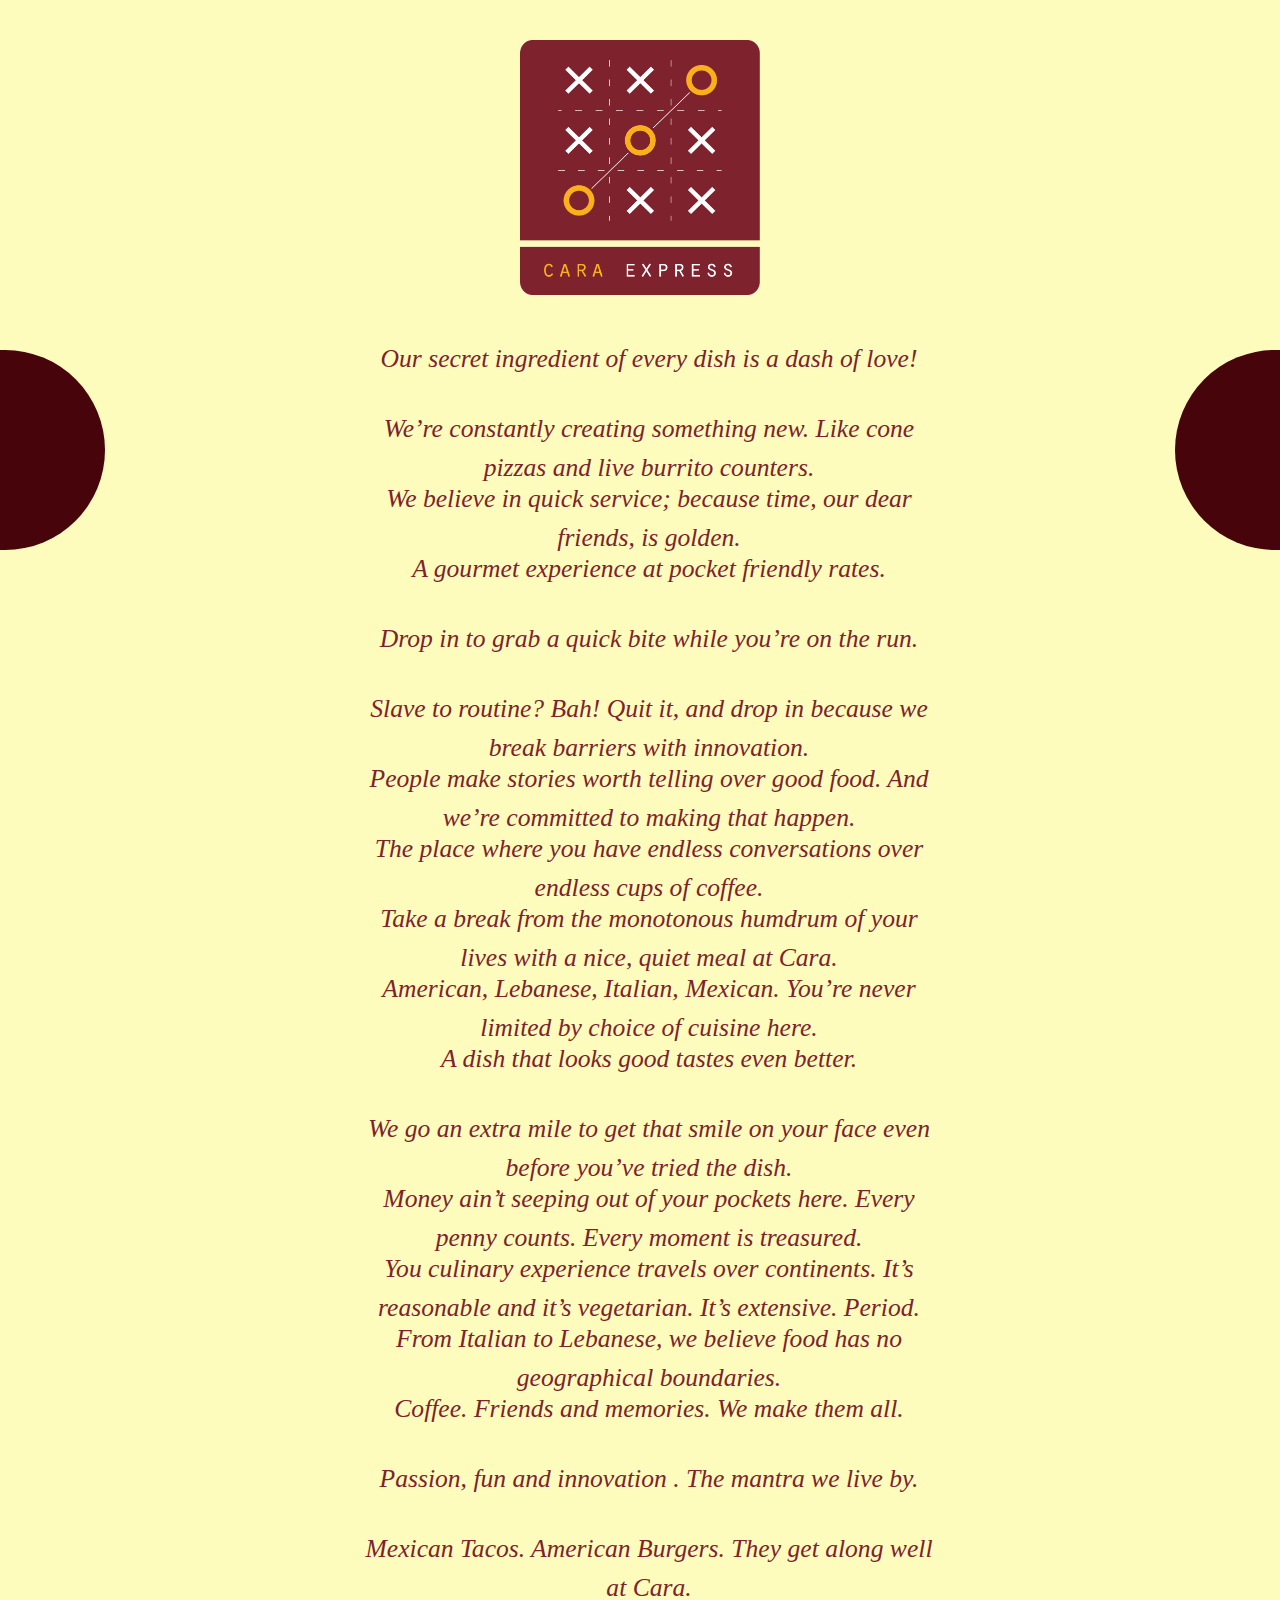
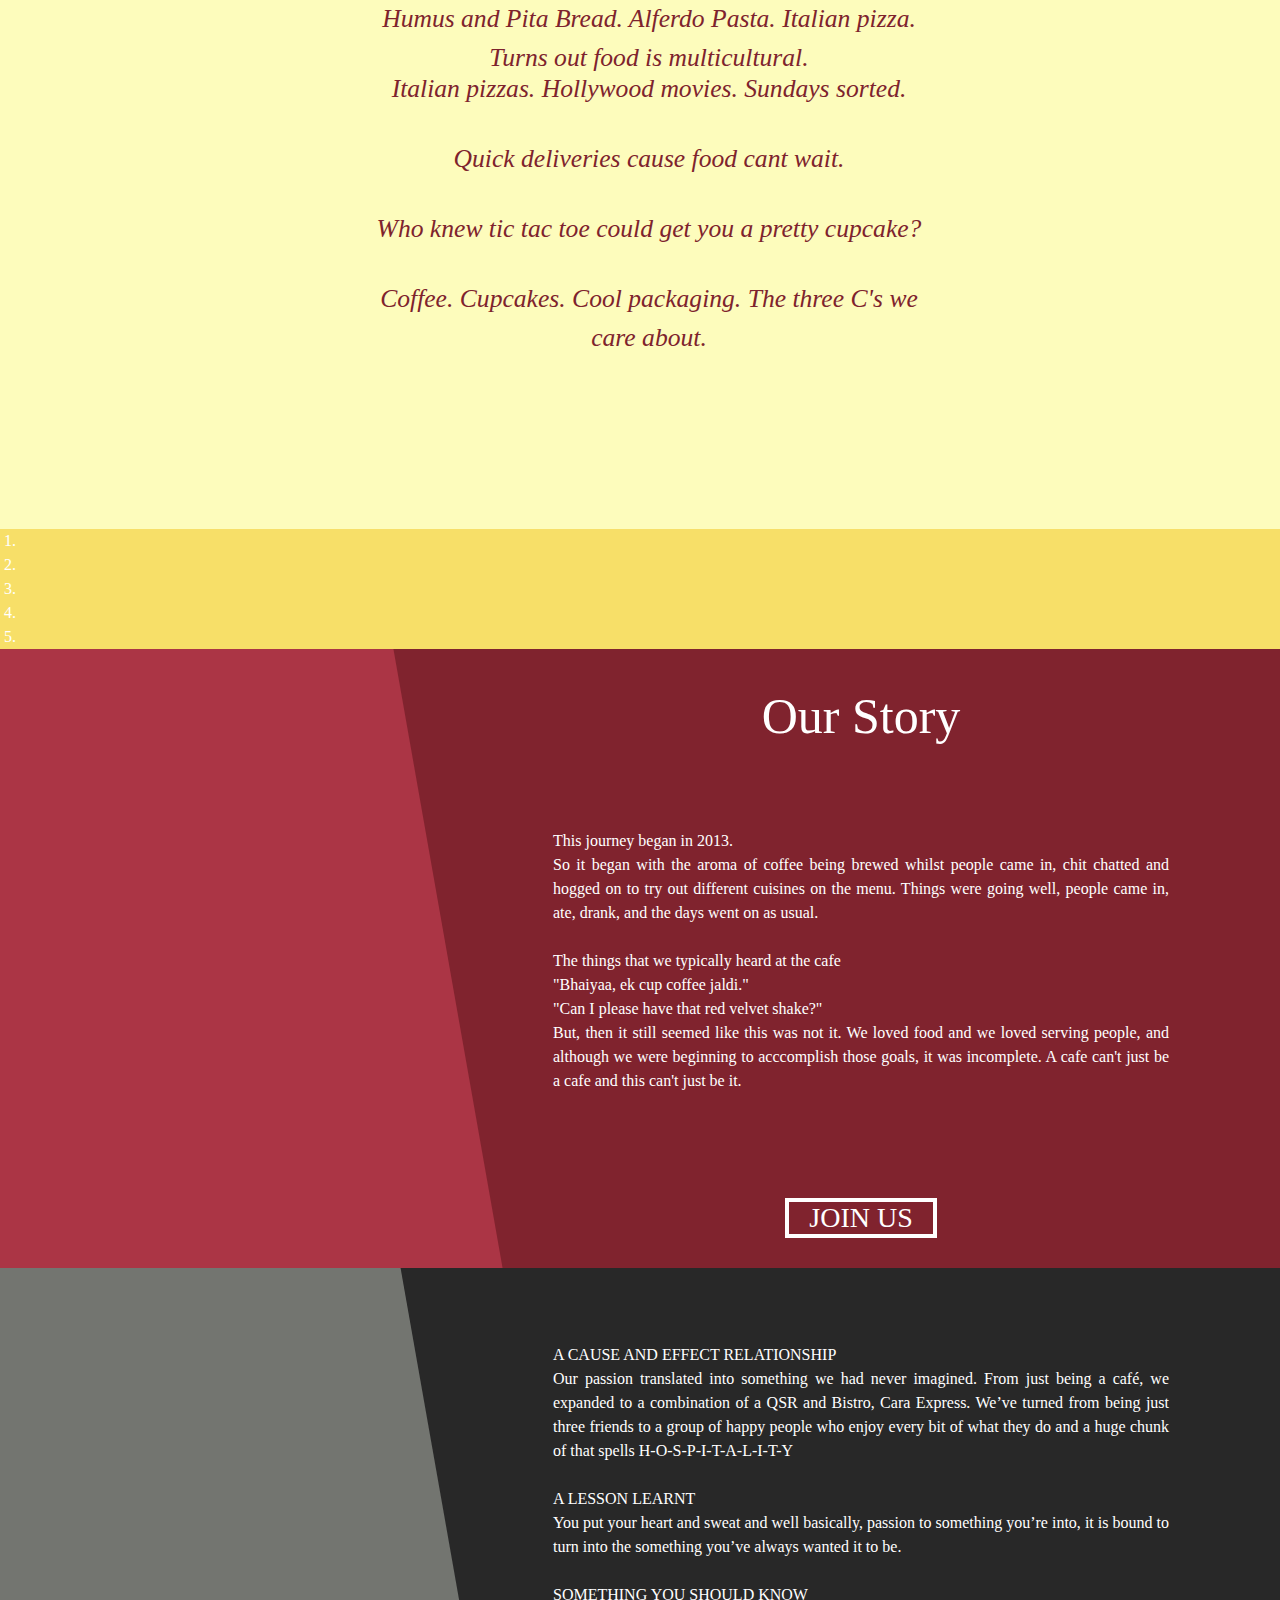
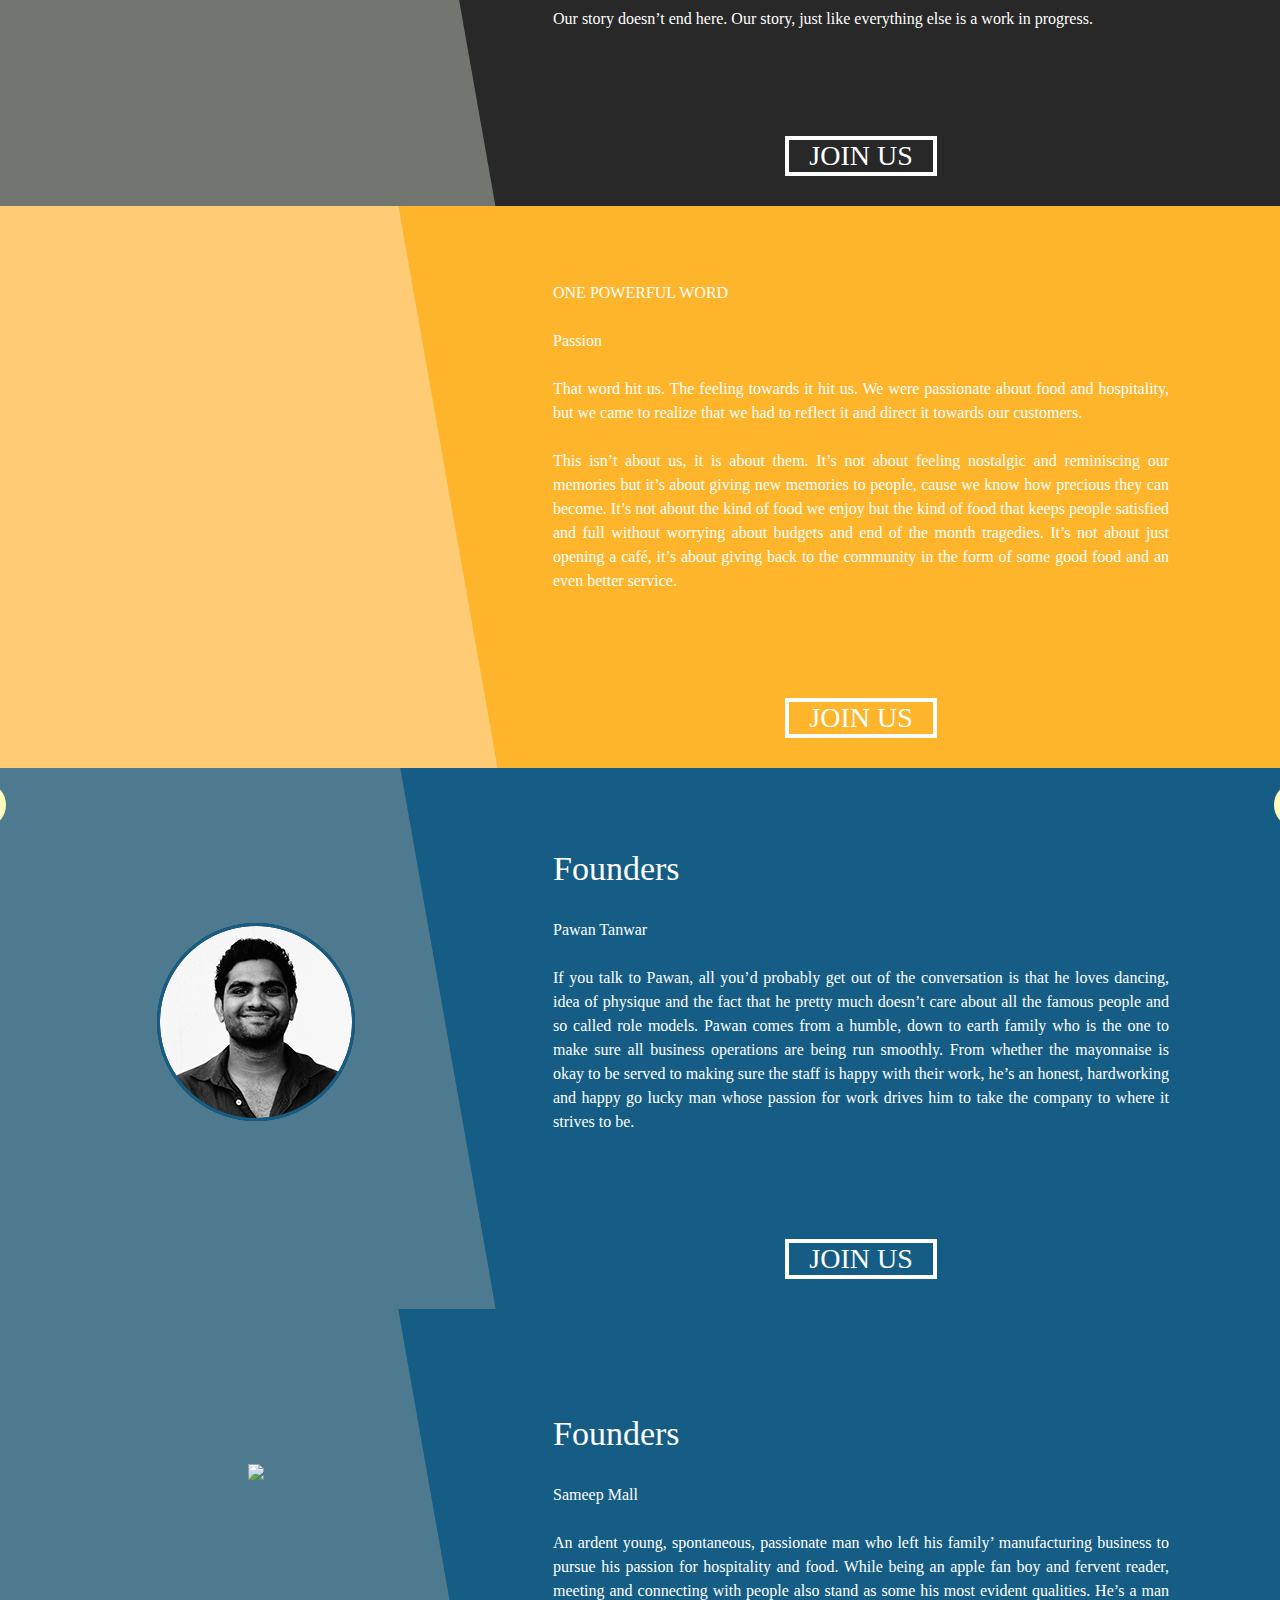
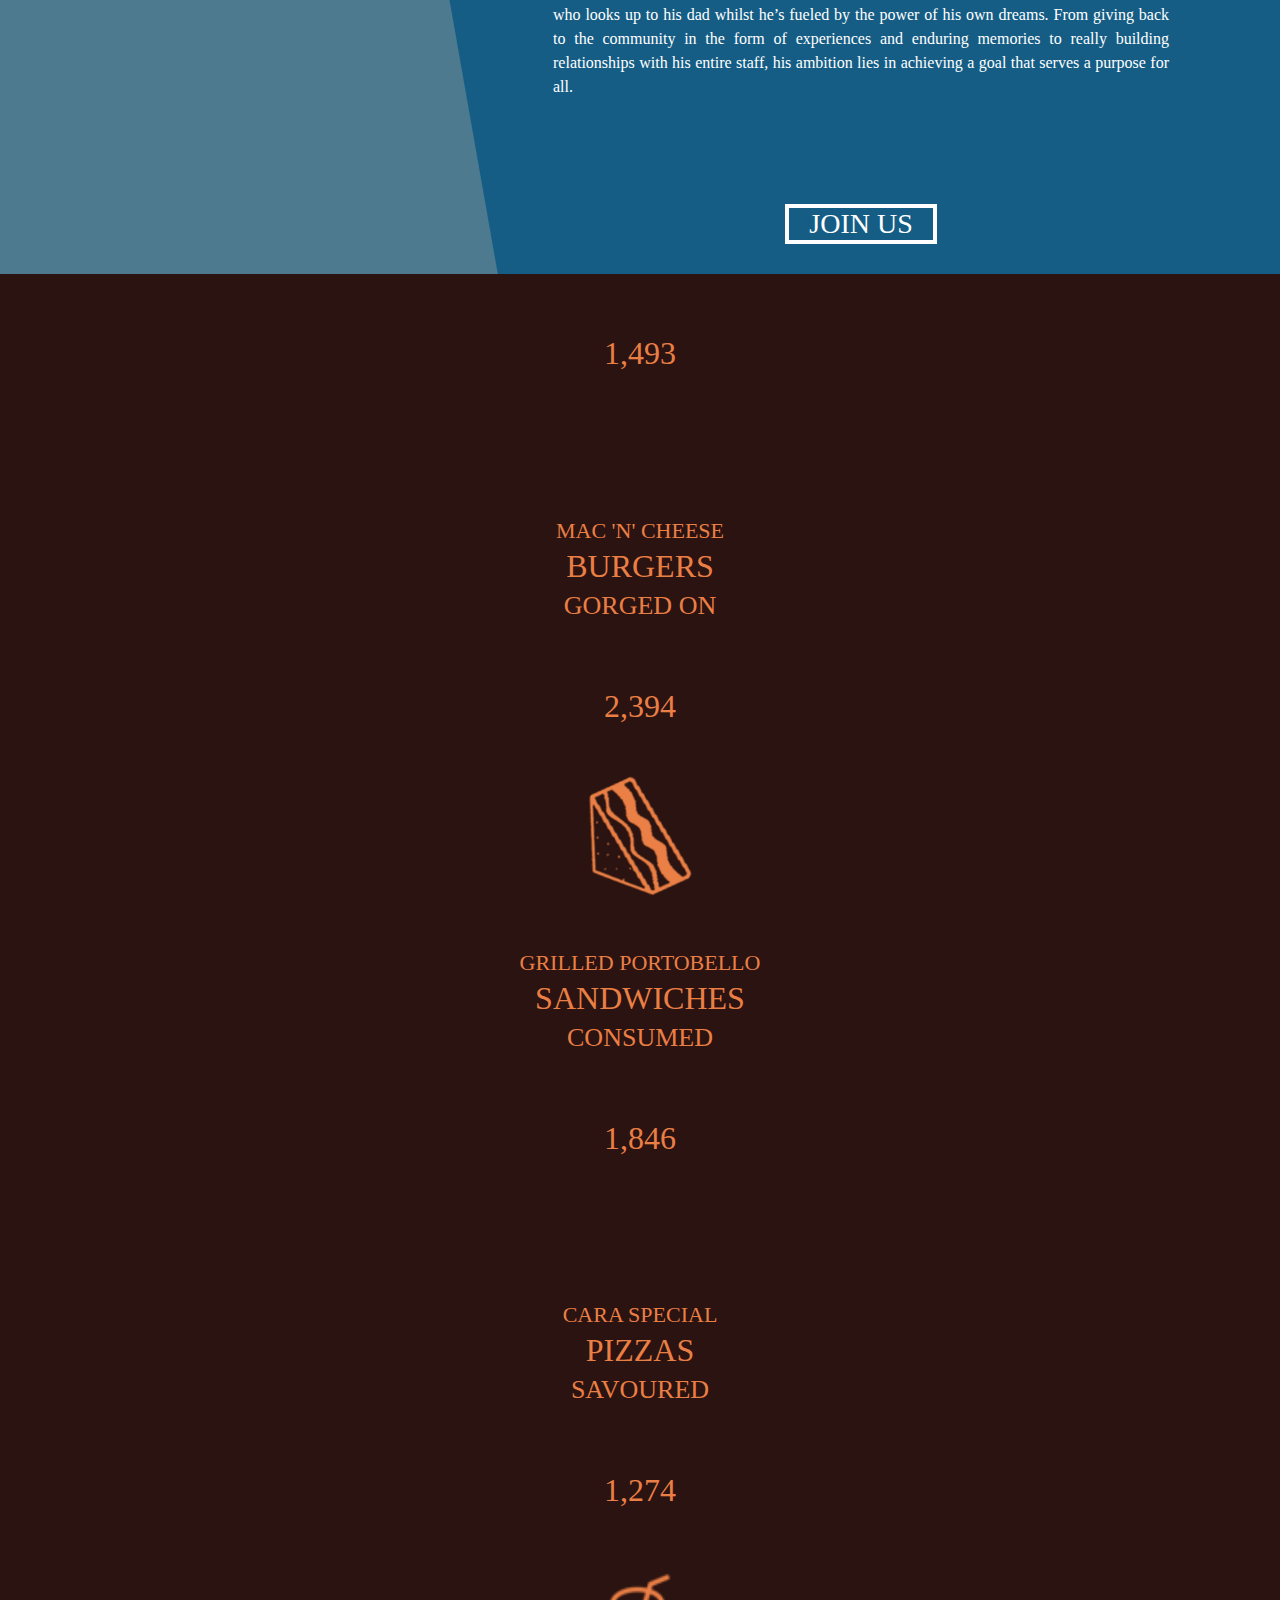
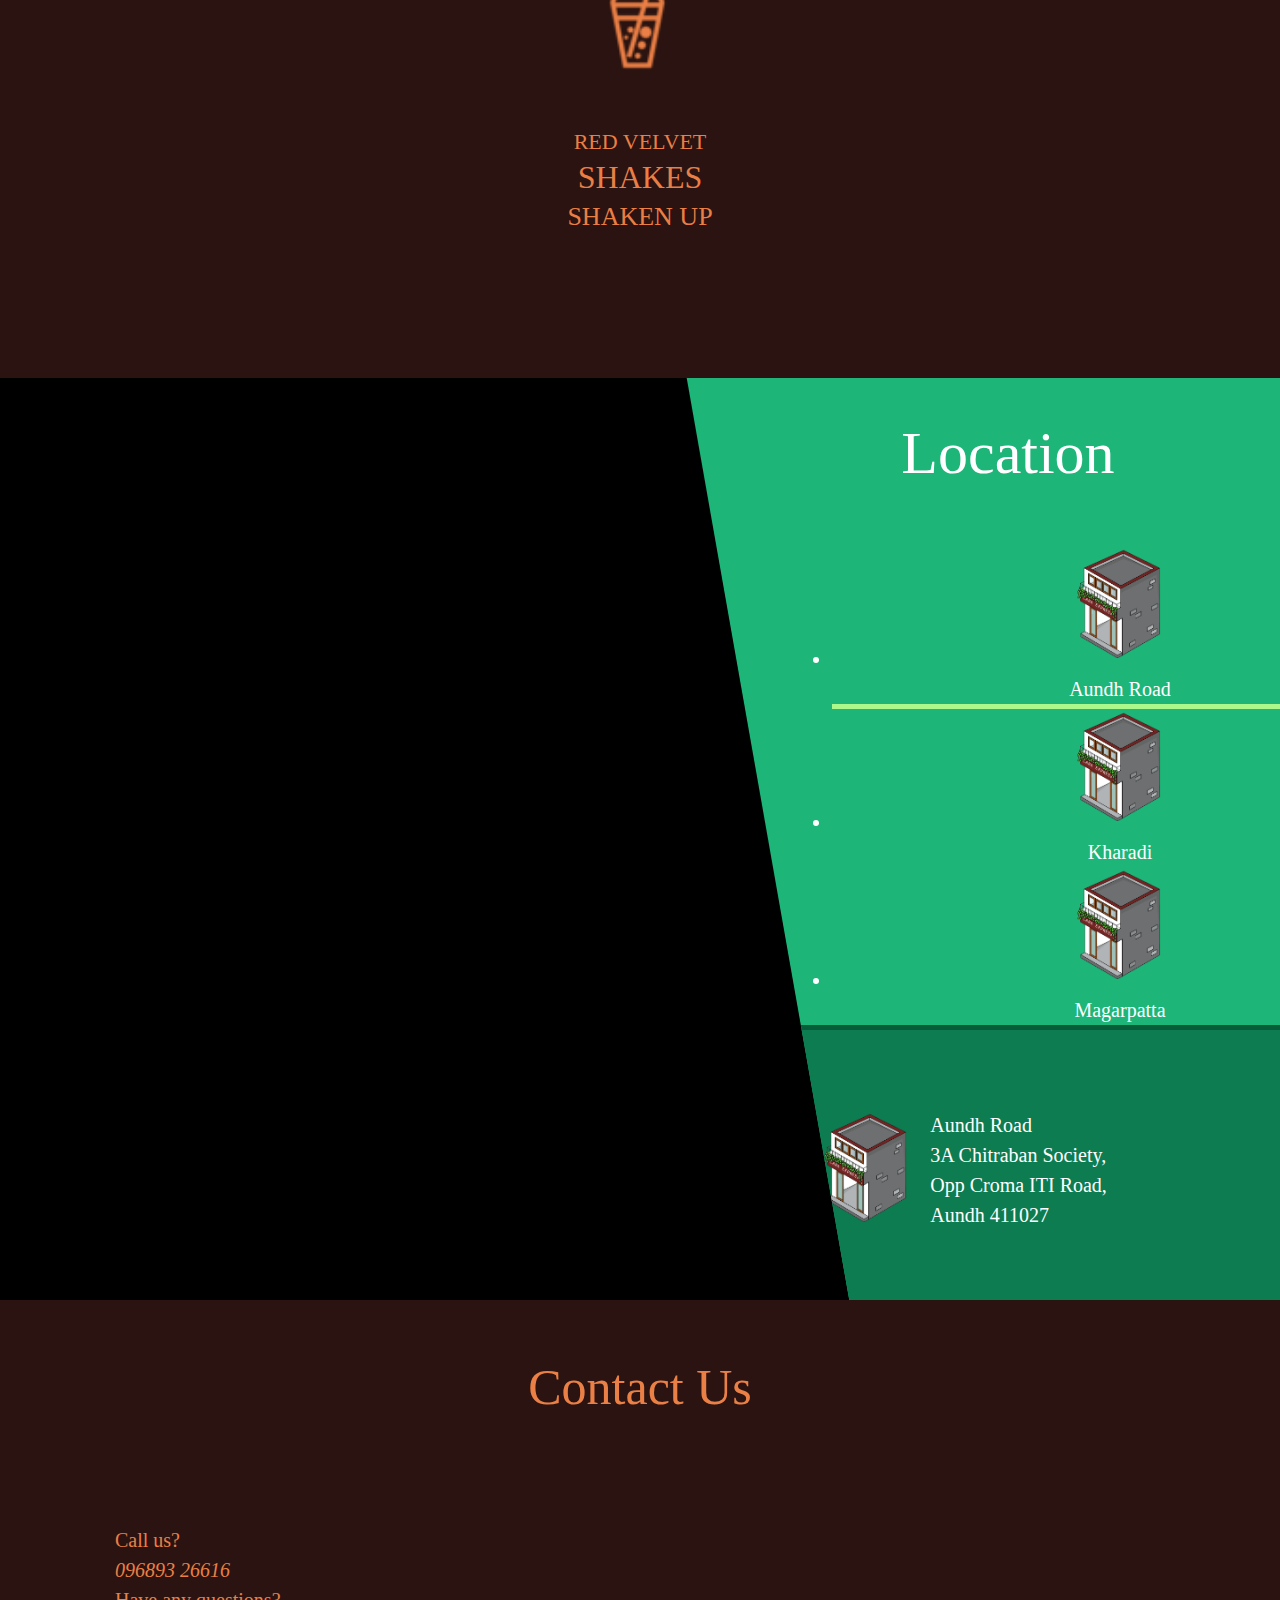
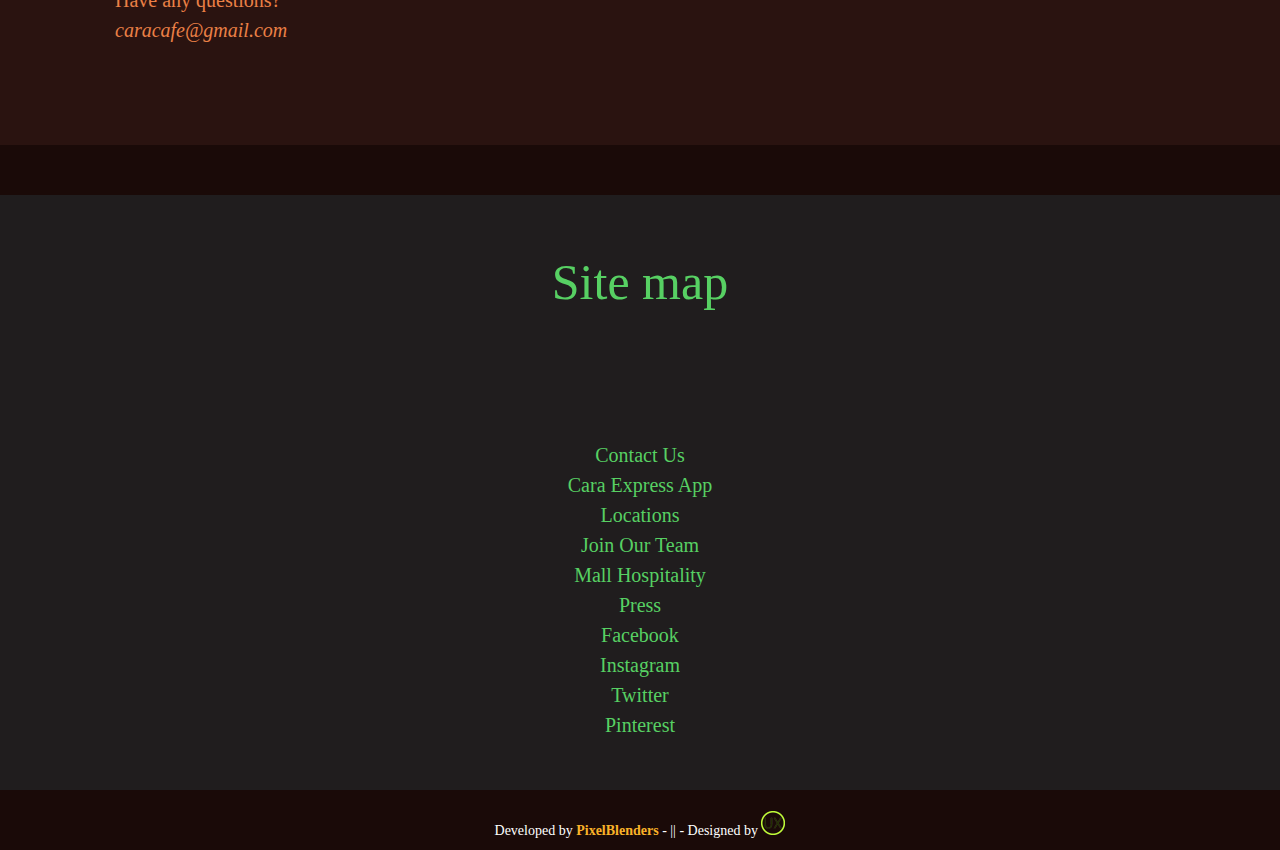
==== commit 7ad62dfa: "seo" ====
--- a/index.html
+++ b/index.html
@@ -1,3 +1,4 @@
+
 <!DOCTYPE html>
 
 
@@ -40,9 +41,10 @@
 <meta name="msapplication-TileColor" content="#ffffff">
 <meta name="msapplication-TileImage" content="fav/ms-icon-144x144.png">
 <meta name="theme-color" content="#ffffff">
-    <META NAME="subject" CONTENT="Fast Food Joint">
-    <meta name="classification" content="express eatery" />
-    <META NAME="Keywords" CONTENT=" coffee, cafe, cake, chocolate, pasta, menu, aundh, restaurant">
+    <META NAME="subject" CONTENT="Cafe restaurant">
+    <meta name="classification" content="restaurant menu" />
+    <META NAME="Description" CONTENT="Experiance the new way to eat the everyday meal. A unit of Mall hospitality.">
+    <META NAME="Keywords" CONTENT="cafe restaurant eat pasta cup cakes delivery aundh kharadi magarpatta mexican salad good fast food">
     <META NAME="Language" CONTENT="English">
     <META HTTP-EQUIV="CACHE-CONTROL" CONTENT="PUBLIC">
     <META NAME="Designer" CONTENT="Paul V John & Devansh Parikh">
@@ -66,11 +68,11 @@
 
     <link rel="shortcut icon" href="img/favicon.ico">
 
-    <meta property="og:title" content="Cara Cafe">
-
-    <meta property="og:type" content="website">
-
-    <meta property="og:description" content="Coffee. Pizza. Burgers. Cupcakes.">
+    <meta property="og:title" content="Cara Express | Italian | Mexican | Lebanese | American">
+
+    <meta property="og:type" content="cafe restaurant">
+
+    <meta property="og:description" content="Experiance the new way to eat the everyday meal. A unit of Mall hospitality.">
 
     <meta property="og:url" content="http://thatsmywork.in">
 
@@ -255,10 +257,8 @@
             <li>   American, Lebanese, Italian, Mexican. You’re never limited by choice of cuisine here.    </li>
             <li>     A dish that looks good tastes even better.  </li>
             <li>    We go an extra mile to get that smile on your face even before you’ve tried the dish.   </li>
-            <li>   Read a book. Good background music. Some conversations you treasure. All of these over a scrumptious meal. Only at Cara Express.    </li>
             <li>  Money ain’t seeping out of your pockets here. Every penny counts. Every moment is treasured.     </li>
             <li>   You culinary experience travels over continents. It’s reasonable and it’s vegetarian. It’s extensive. Period.    </li>
-            <li>   When we say Burritos, we mean Burritos. Not a culmination of vegetables and sauce wrapped in wheat flour. Authenticity runs in our blood.    </li>
             <li>    From Italian to Lebanese, we believe food has no geographical boundaries.   </li>
             <li>   Coffee.  Friends and memories.  We make them all.    </li>
             <li>   Passion, fun and innovation . The mantra we live by.    </li>
@@ -412,13 +412,12 @@
                     <div class="item">
                     <!-- Static Header -->
                     <div class="header-text">
-                        <div class="section our-story no-zoom" style="background: #7DA2BF;">
+                        <div class="section our-story no-zoom" style="background: #737570;">
                         <div class="story-ico" style="width:25%; float:left; margin-top: 10%; margin-left: 5%;"><span class="flaticon-agreement2"></span></div>
-                        <div class="slanted-div" style="background: #355B80;">
+                        <div class="slanted-div" style="background: #282828;">
 
                    <div class="slanted-div-inner">
 
-                    <h1 style="font-size:50px;">Our Story</h1 style="font-size:50px;">
 
                     <div style="padding: 75px; text-align: justify;" class="slanted-content sans-serif">
 
@@ -453,11 +452,10 @@
 
                    <div class="slanted-div-inner">
 
-                    <h1 style="font-size:50px;">Our Story</h1 style="font-size:50px;">
 
                     <div style="padding: 75px; text-align: justify;" class="slanted-content sans-serif">
 
-                    <b>ONE POWERFUL WORD<br>Passion</b> <br><br>
+                    <b>ONE POWERFUL WORD<br><br>Passion</b> <br><br>
 
                         That word hit us. The feeling towards it hit us. We were passionate about food and hospitality, but we came to realize that we had to reflect it and direct it towards our customers.
 
@@ -477,16 +475,15 @@
                     </div></div>
 
                     <div class="item">
-                <div class="section our-story no-zoom" style="background: #737570;">
+                <div class="section our-story no-zoom">
                 <div class="story-ico" style="width:30%; float:left; margin-top: 10%; margin-left: 5%;"><img src ="img/pawn.png" /></div>
                     <!-- Static Header -->
                     <div class="header-text">
 
-                        <div class="slanted-div" style="background: #282828;">
+                        <div class="slanted-div">
 
                    <div class="slanted-div-inner">
 
-                    <h1 style="font-size:50px;">Our Story</h1 style="font-size:50px;">
 
                     <div style="padding: 75px; text-align: justify;" class="slanted-content sans-serif">
 
@@ -516,7 +513,7 @@
 
                    <div class="slanted-div-inner">
 
-                    <h1 style="font-size:50px;">Our Story</h1 style="font-size:50px;">
+                    <br>
 
                     <div style="padding: 75px; text-align: justify;" class="slanted-content sans-serif">
 
@@ -636,10 +633,10 @@
    
     <h1 id="loc-head">Location</h1>
 <br><br>
-   <div class="addresses1" style="text-align: left;">
+   <div class="addresses1" style="text-align: center;">
    <ul class="nav nav-tabs sans-serif" style="padding-left: 10%;">
   <li role="presentation" class="active-tab"><a id="shop2"><img height="120" src="img/shop.png"><br>Aundh Road</a></li>
-  <li role="presentation"><a id="shop1"><img height="120" src="img/shop.png"><br>FC Road</a></li>
+  <li role="presentation"><a id="shop1"><img height="120" src="img/shop.png"><br>Kharadi</a></li>
   <li role="presentation"><a id="shop3"><img height="120" src="img/shop.png"><br>Magarpatta</a></li>
 </ul>
    </div>
@@ -979,13 +976,13 @@
     <span style="float: left" class="flaticon-coffee16"></span>
    <b>Hot<br>Beverages</b>
 
-   <br><br><b>Espresso<br>Americano<br>Latte<br>Mocha<br>Cappuccino<br>Hot Chocolate<br>Tea Pyramid Bags<br></b>
+   <br><br>Espresso<br>Americano<br>Latte<br>Mocha<br>Cappuccino<br>Hot Chocolate<br>Tea Pyramid Bags<br>
 
    (Black, Lemon, EarlGrey, Green)
 
    <br><br>
 
-   <b>Add On: Hazlenut,<br>Irish Creme<br><br><br></b>
+   Add On: Hazlenut,<br>Irish Creme<br><br><br>
 
     </div>
 
@@ -1000,7 +997,7 @@
   <img style="float: left" height="60" src="img/menu/8.png">
    <b>Cold<br>Beverages</b>
 
-   <br><br><b>Iced Americano<br>Iced Latte<br>Iced Caffe Mocha<br>Frappe<br>Iced Tea</b><br>
+   <br><br>Iced Americano<br>Iced Latte<br>Iced Caffe Mocha<br>Frappe<br>Iced Tea<br>
 
    (Lemon &amp; Peach)<br>
 
@@ -1008,7 +1005,7 @@
 
    <br><br>
 
-   <b>Add On: Hazlenut,<br>Irish Creme<br><br><br></b>
+   Add On: Hazlenut,<br>Irish Creme<br><br><br>
 
     </div>
 
@@ -1291,7 +1288,7 @@
             $('#shop1').click(function(){
                 $('.nav-tabs li').removeClass("active-tab");
                 $(this).parent().addClass("active-tab");
-                $('.location-text').html("<b>FC Road</b><bR>Coming Soon<br><br><br>");
+                $('.location-text').html("<b>Kharadi</b><bR>Coming Soon<br><br><br>");
             });
             $('#shop2').click(function(){
                 $('.nav-tabs li').removeClass("active-tab");
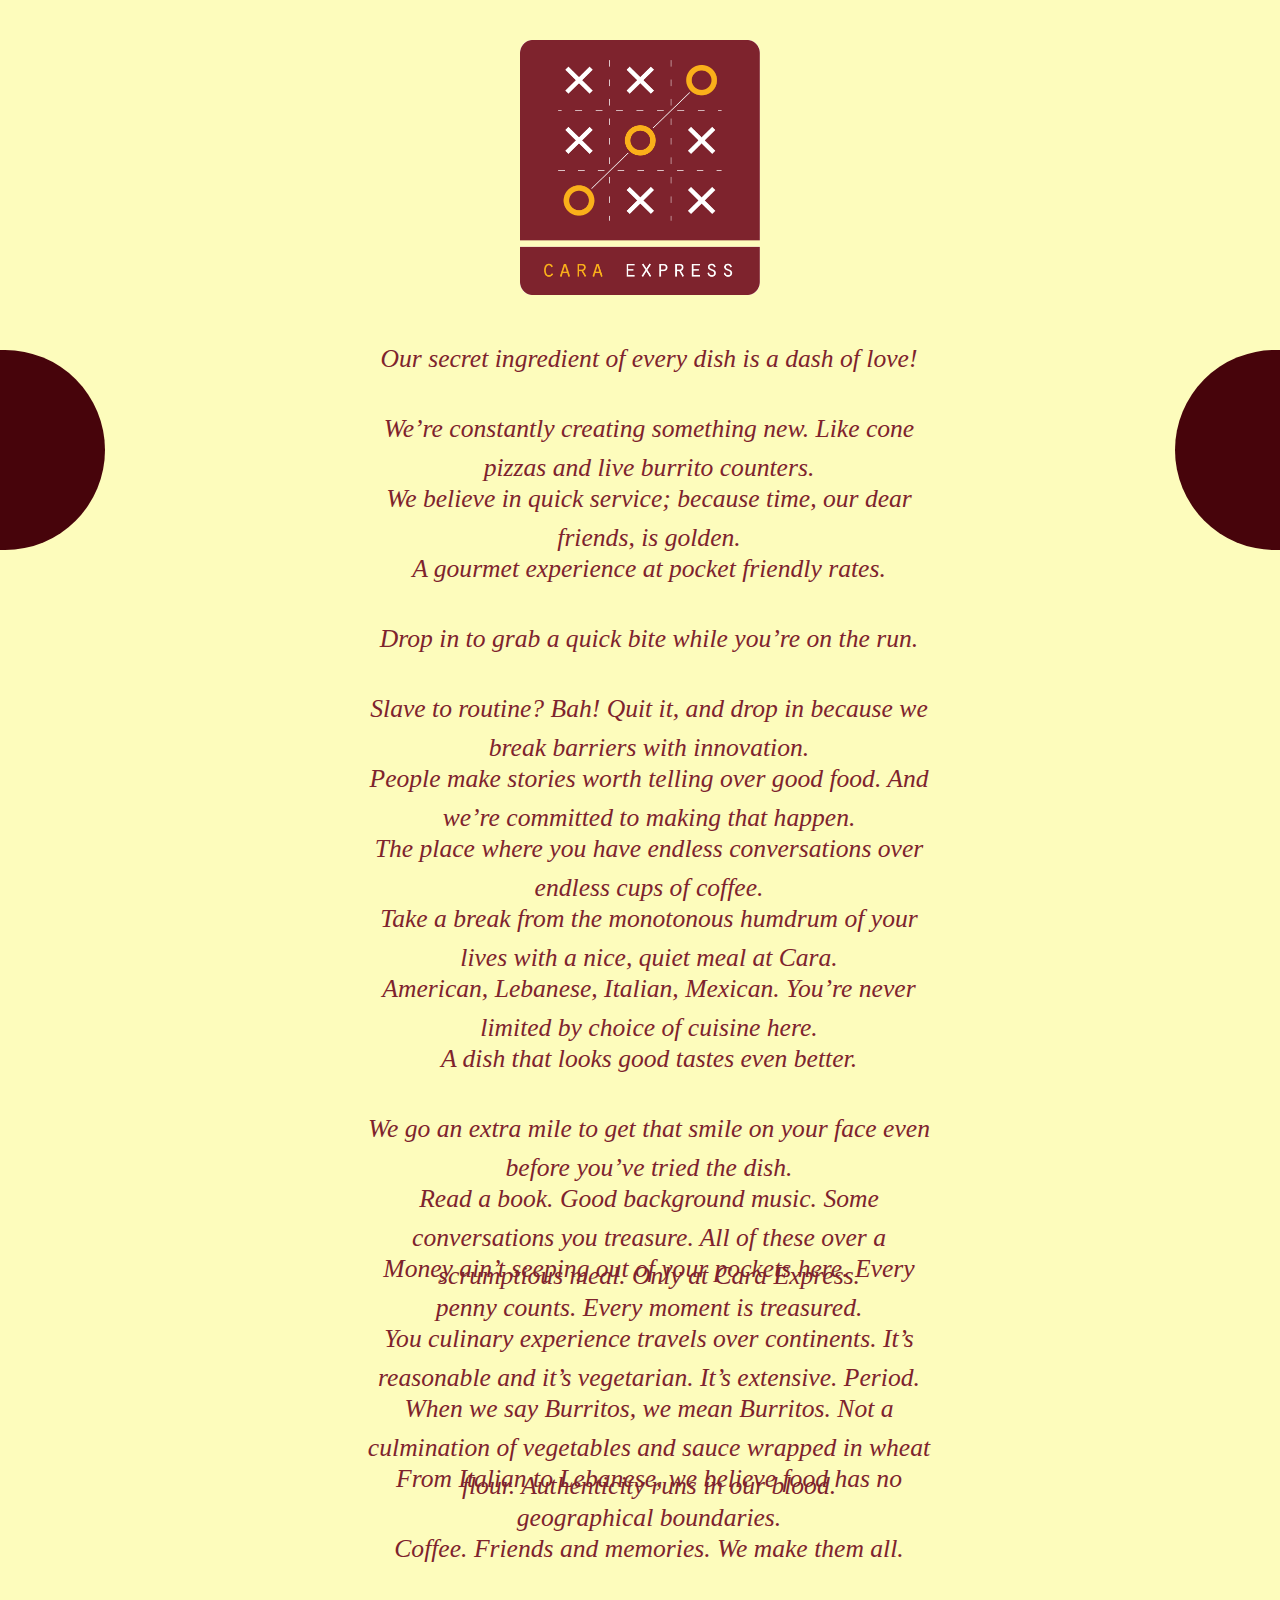
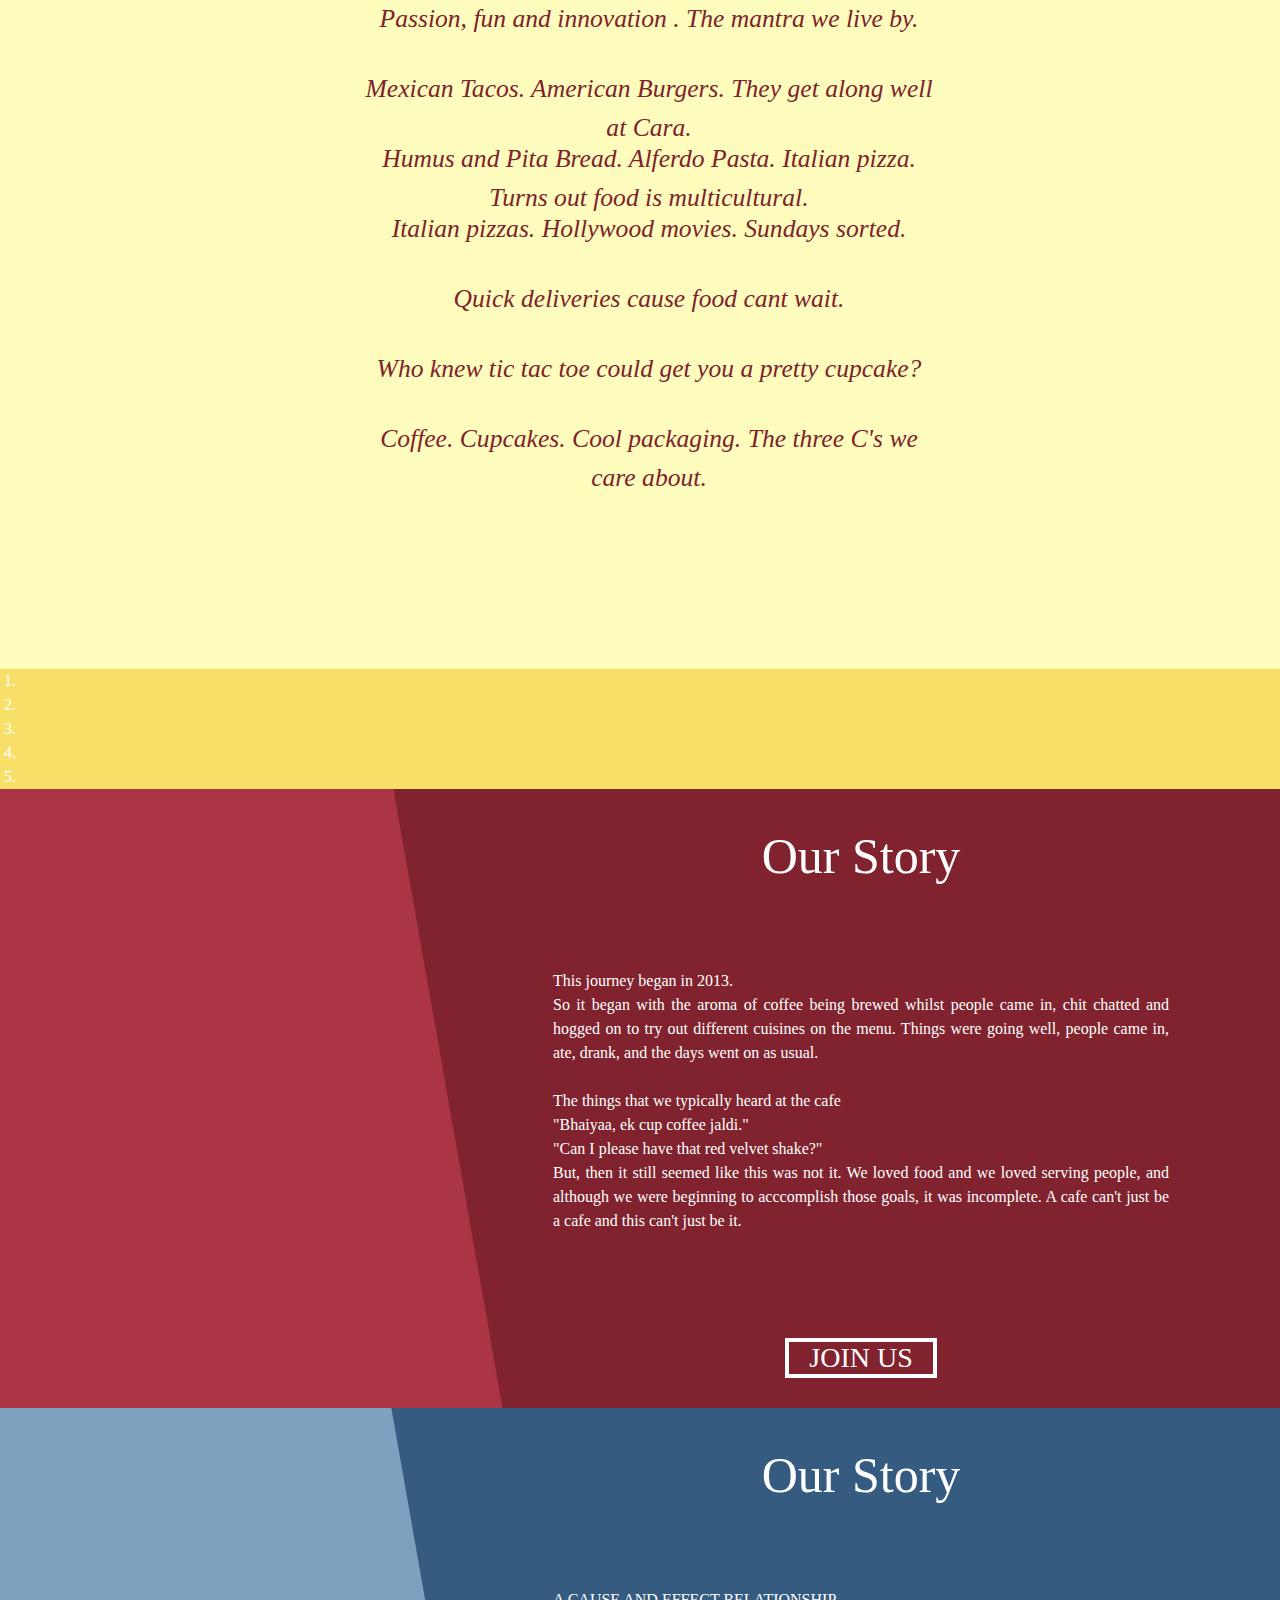
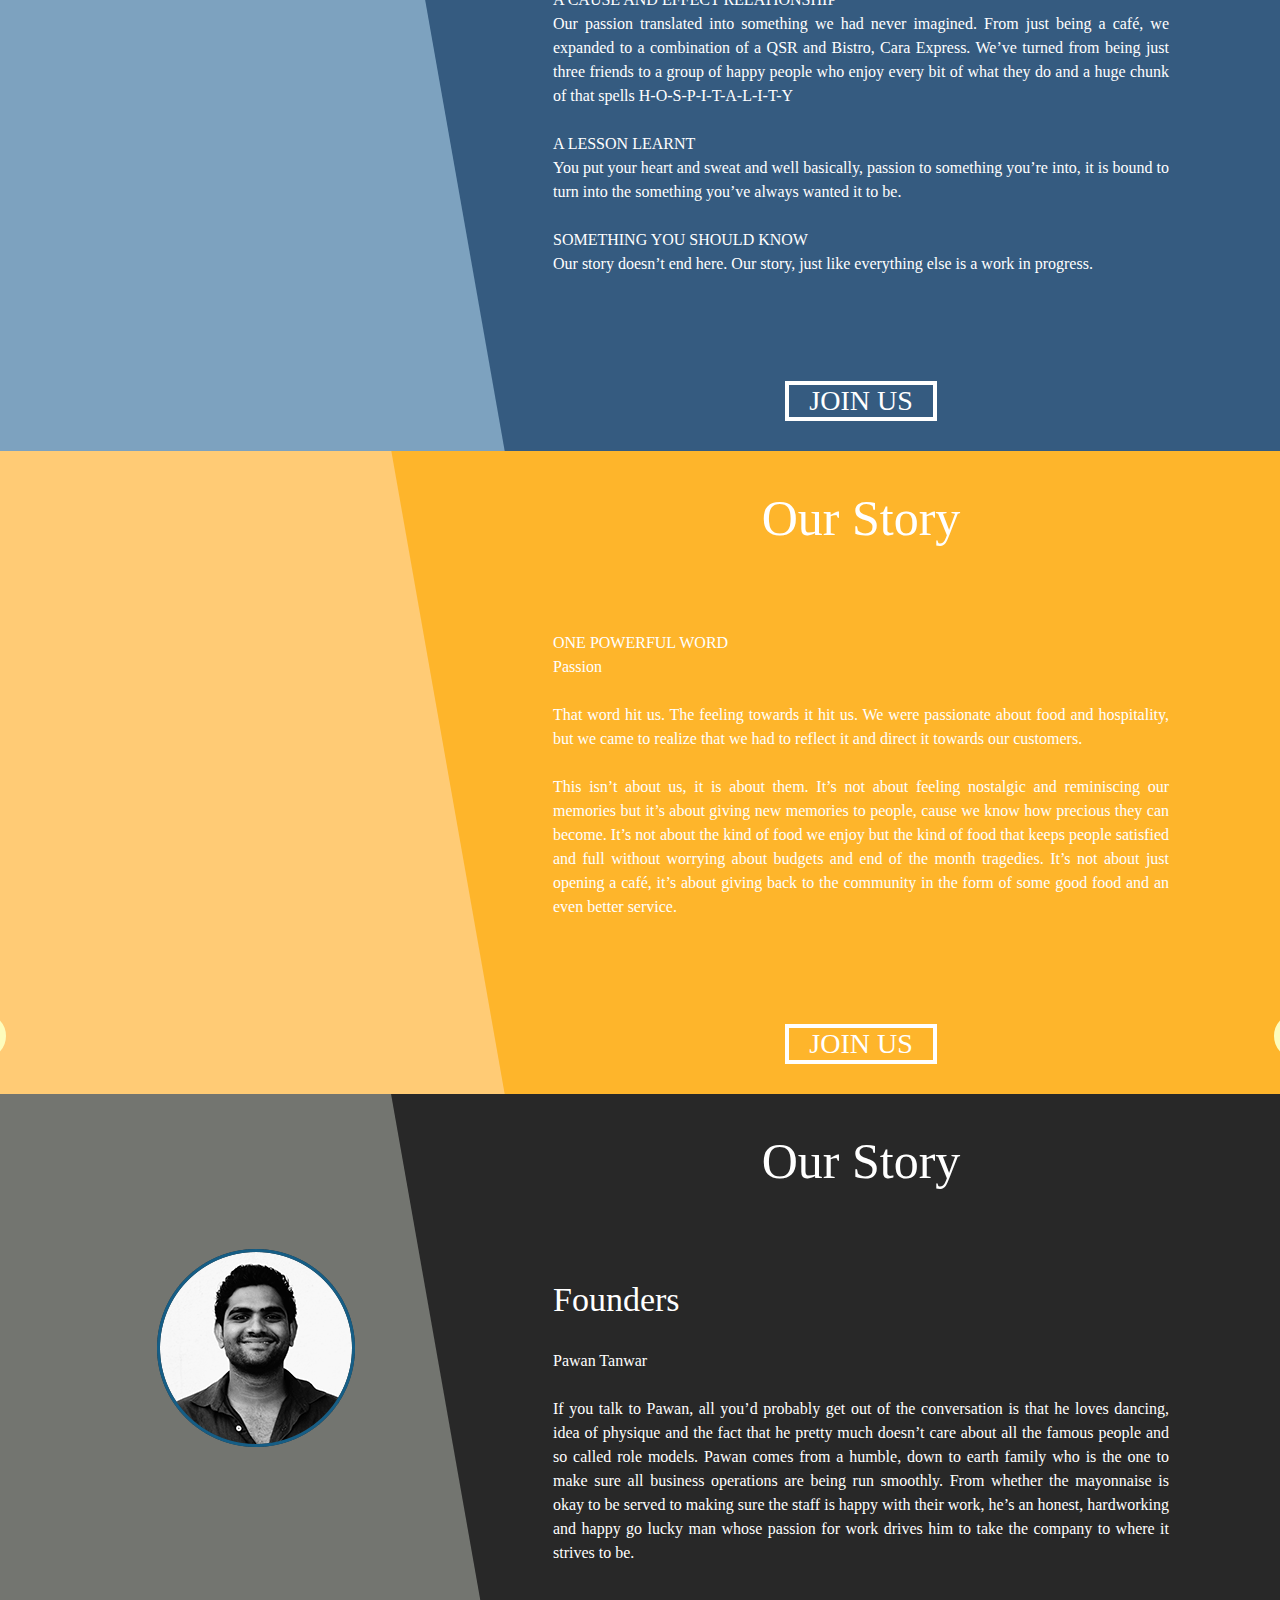
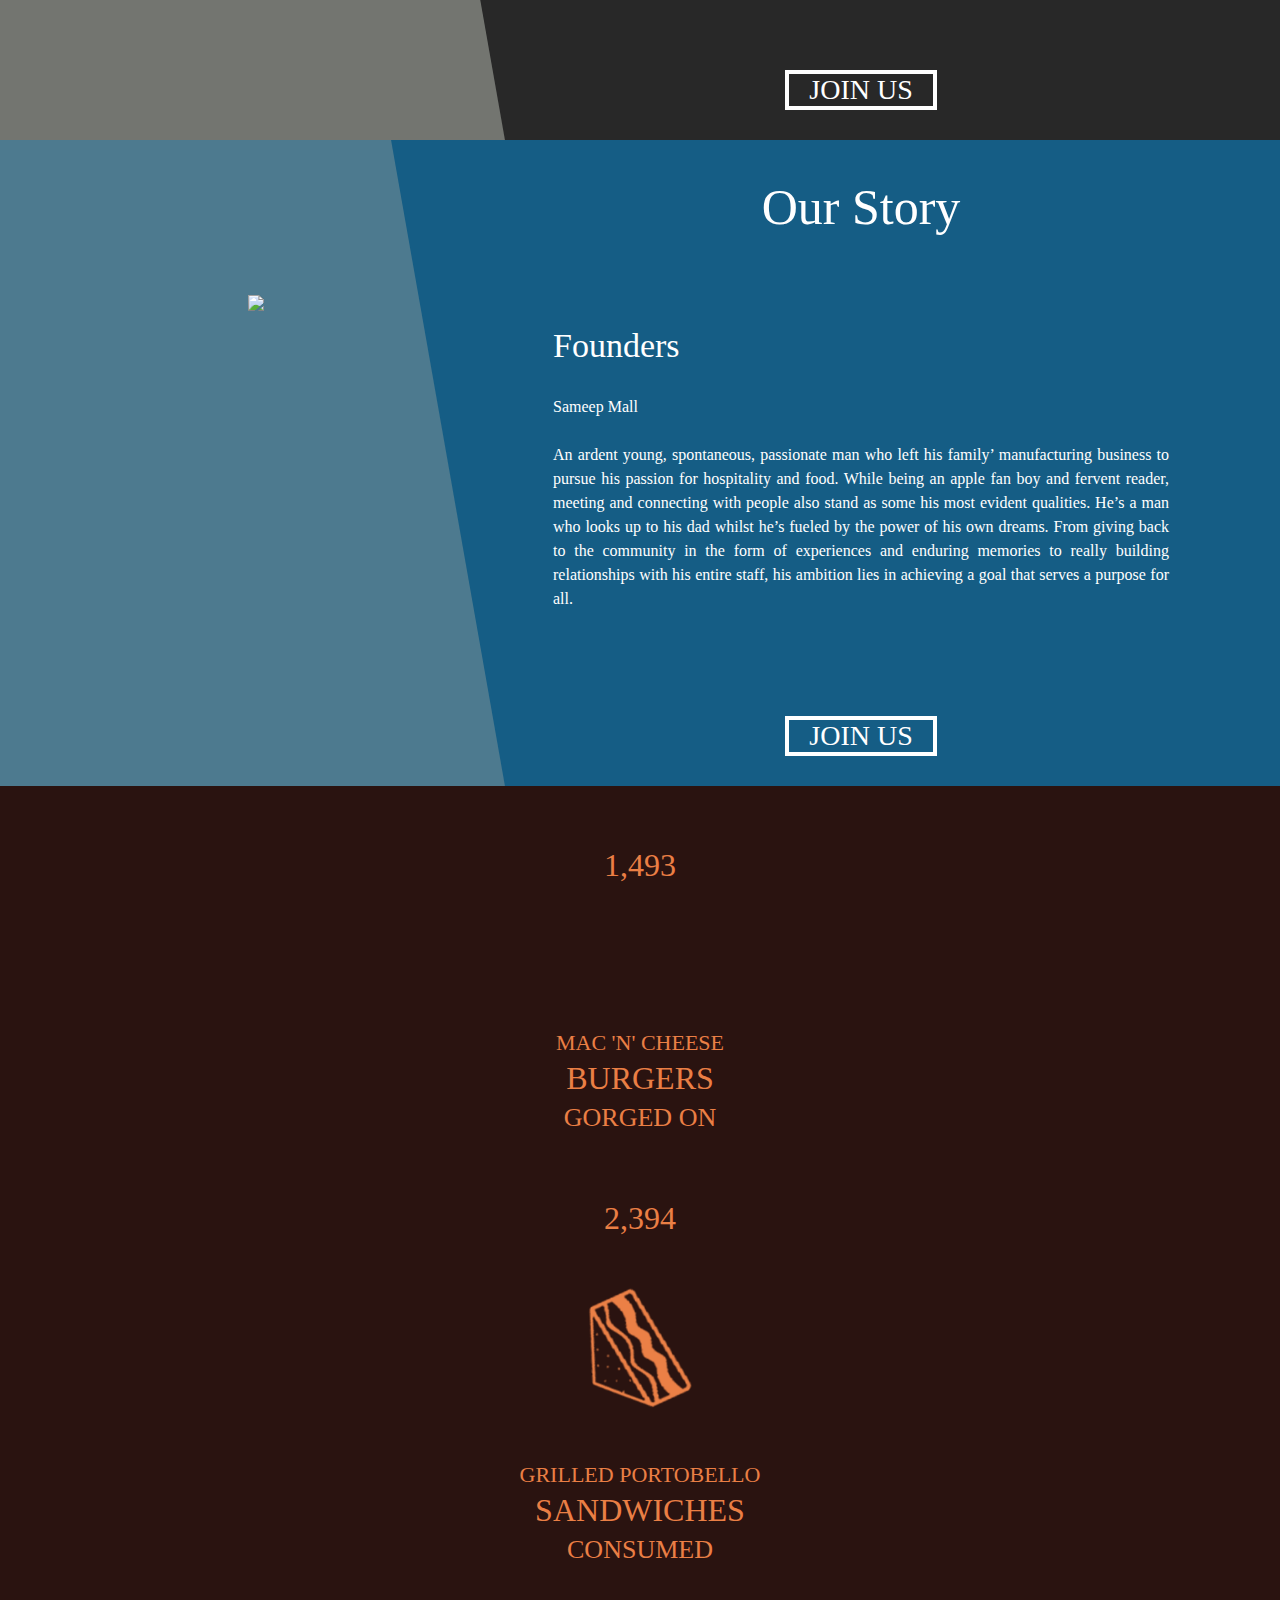
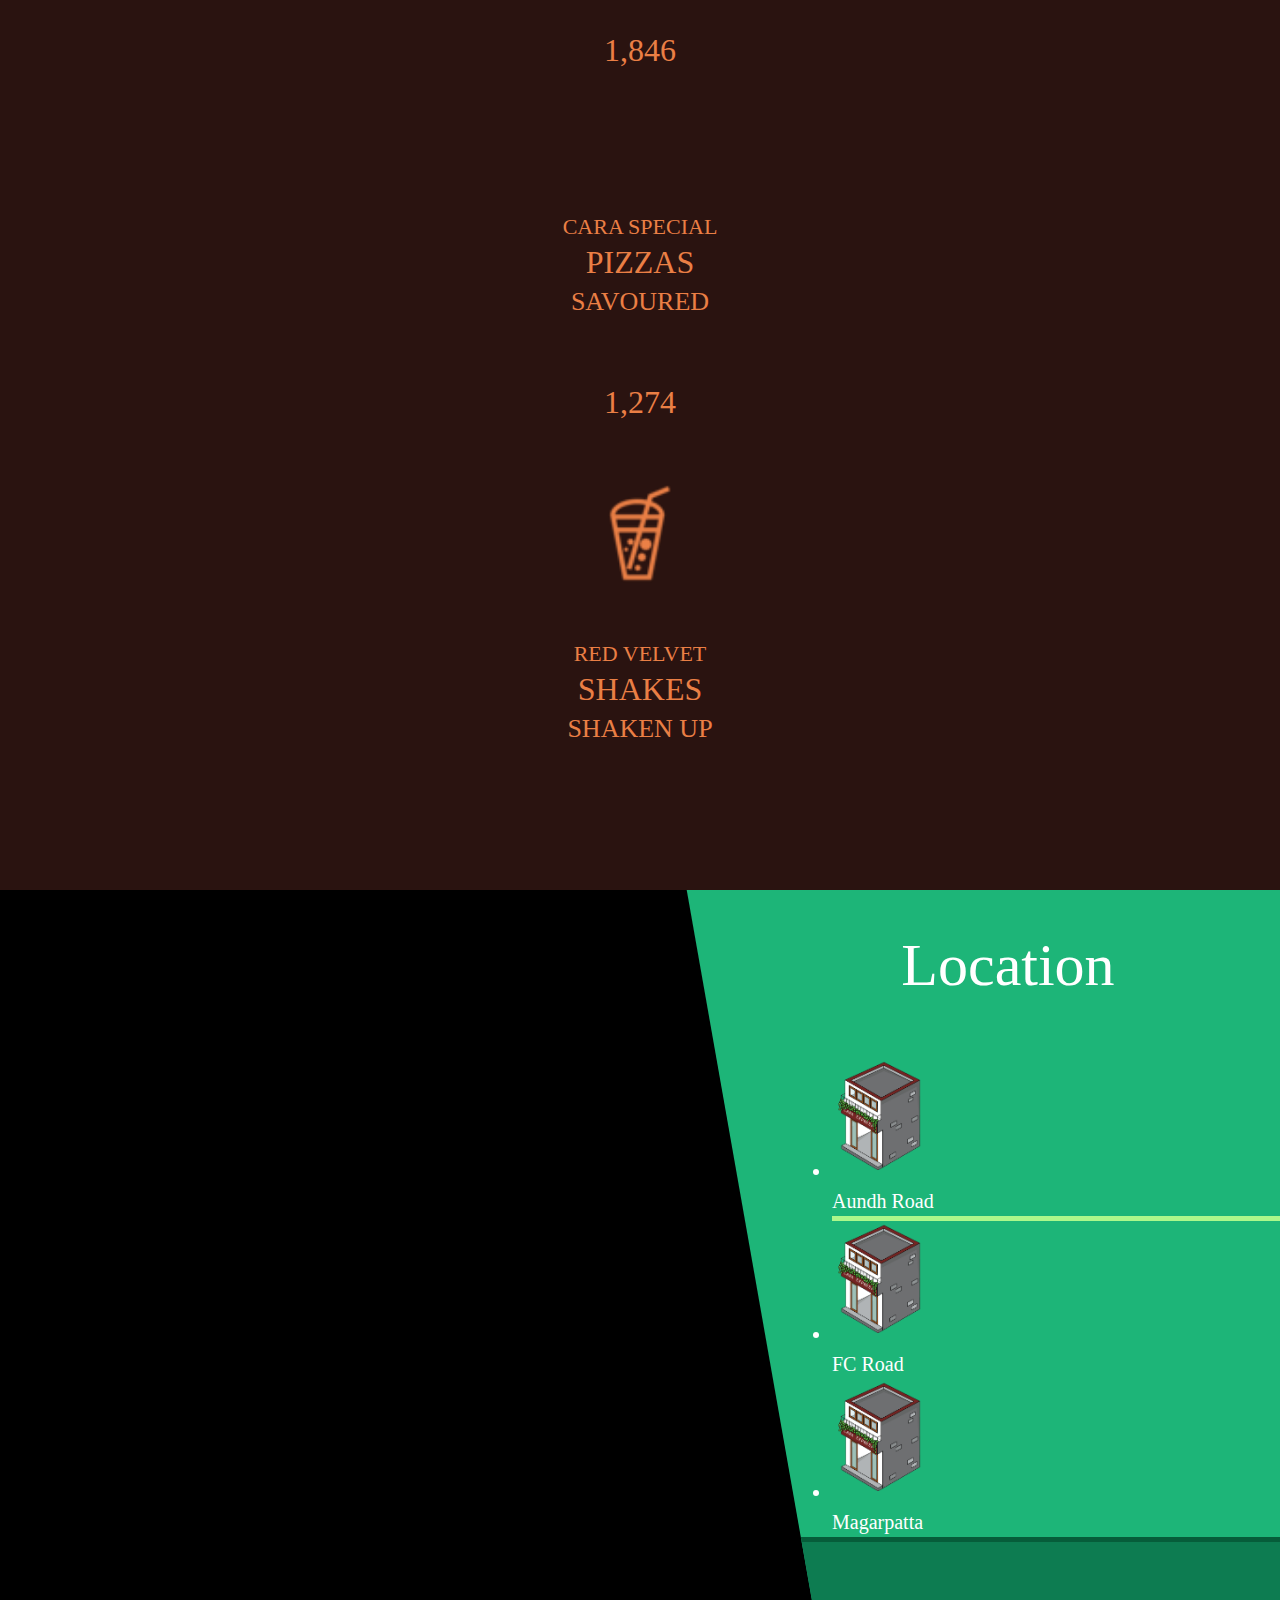
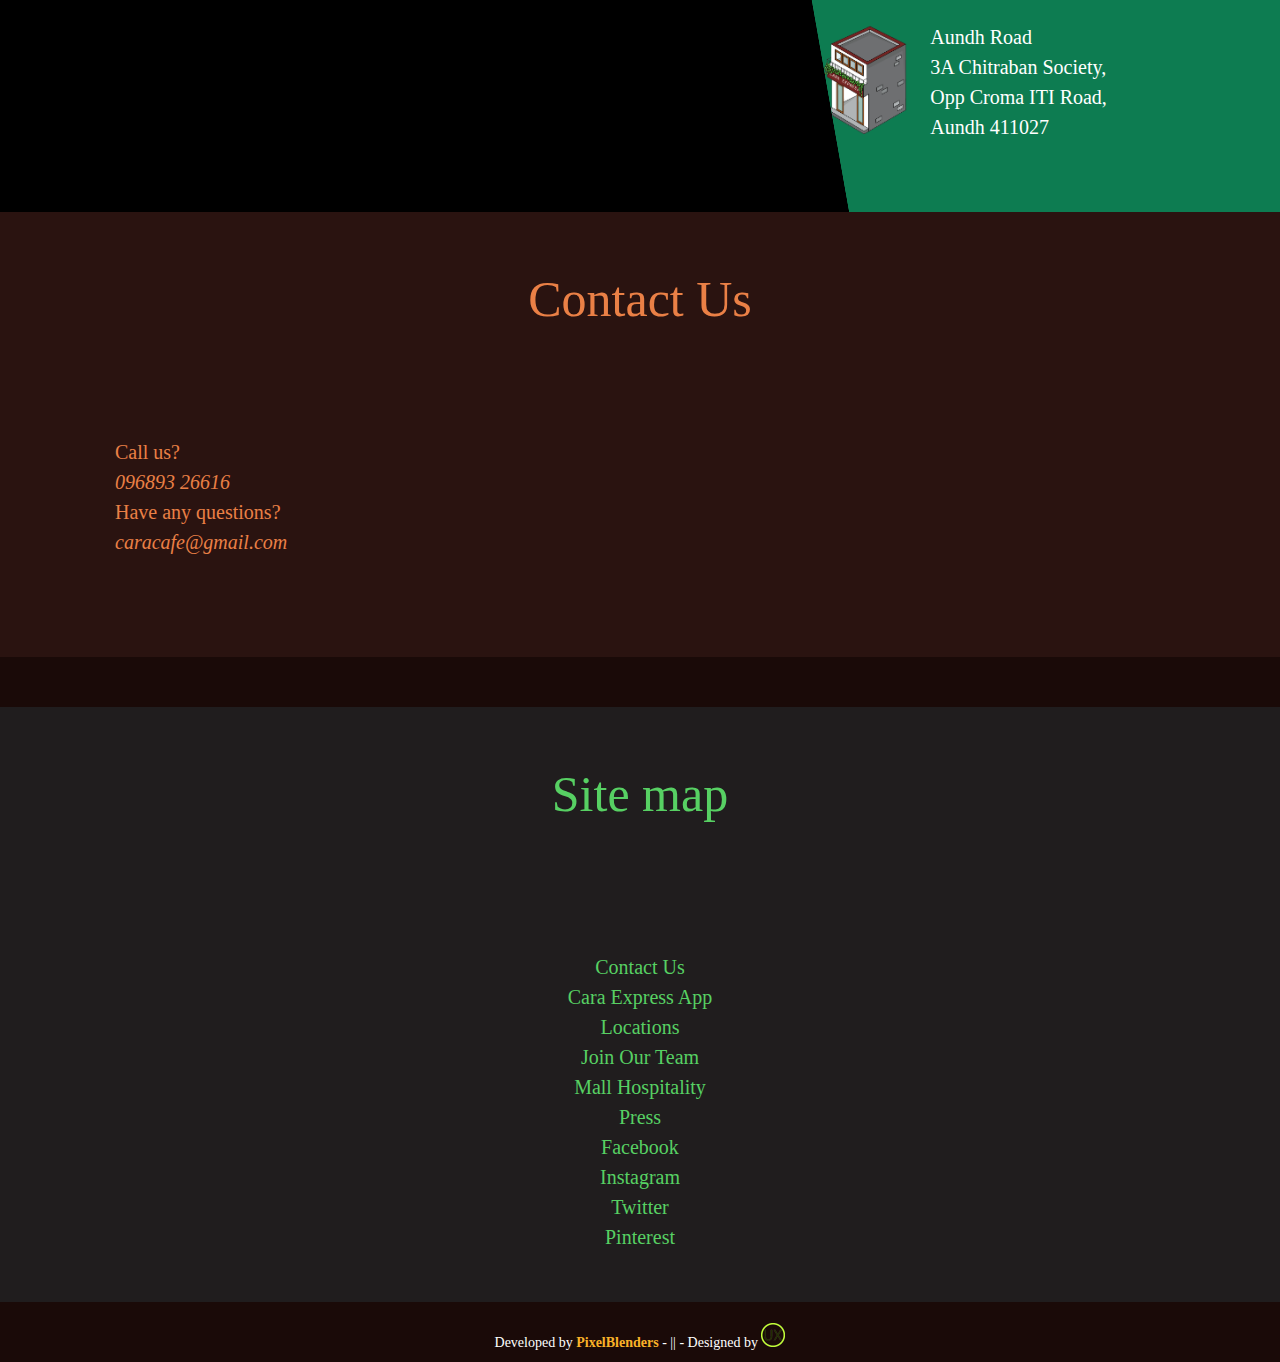
==== commit d9f2f2a5: "Linking to cara app pane" ====
--- a/index.html
+++ b/index.html
@@ -1,6 +1,27 @@
-
 <!DOCTYPE html>
-
+<!--
+
+Copyright (c) 2015 Naveen Shaji (http://naveenshaji.github.io/), PixelBlenders (http://pixelblenders.com)
+
+Permission is hereby granted, free of charge, to any person obtaining a copy
+of this software and associated documentation files (the "Software"), to deal
+in the Software without restriction, including without limitation the rights
+to use, copy, modify, merge, publish, distribute, sublicense, and/or sell
+copies of the Software, and to permit persons to whom the Software is
+furnished to do so, subject to the following conditions:
+
+The above copyright notice and this permission notice shall be included in
+all copies or substantial portions of the Software.
+
+THE SOFTWARE IS PROVIDED "AS IS", WITHOUT WARRANTY OF ANY KIND, EXPRESS OR
+IMPLIED, INCLUDING BUT NOT LIMITED TO THE WARRANTIES OF MERCHANTABILITY,
+FITNESS FOR A PARTICULAR PURPOSE AND NONINFRINGEMENT. IN NO EVENT SHALL THE
+AUTHORS OR COPYRIGHT HOLDERS BE LIABLE FOR ANY CLAIM, DAMAGES OR OTHER
+LIABILITY, WHETHER IN AN ACTION OF CONTRACT, TORT OR OTHERWISE, ARISING FROM,
+OUT OF OR IN CONNECTION WITH THE SOFTWARE OR THE USE OR OTHER DEALINGS IN
+THE SOFTWARE.
+
+-->
 
 <!--[if IEMobile]>      <html class="iemobile site__background" lang="en">            <![endif]-->
 
@@ -23,38 +44,8 @@
 <head>
 
     <meta charset="UTF-8">
-    <TITLE>Caraexpress | Pune | Aundh</TITLE>
-    <link rel="apple-touch-icon" sizes="57x57" href="fav/apple-icon-57x57.png">
-<link rel="apple-touch-icon" sizes="60x60" href="fav/apple-icon-60x60.png">
-<link rel="apple-touch-icon" sizes="72x72" href="fav/apple-icon-72x72.png">
-<link rel="apple-touch-icon" sizes="76x76" href="fav/apple-icon-76x76.png">
-<link rel="apple-touch-icon" sizes="114x114" href="fav/apple-icon-114x114.png">
-<link rel="apple-touch-icon" sizes="120x120" href="fav/apple-icon-120x120.png">
-<link rel="apple-touch-icon" sizes="144x144" href="fav/apple-icon-144x144.png">
-<link rel="apple-touch-icon" sizes="152x152" href="fav/apple-icon-152x152.png">
-<link rel="apple-touch-icon" sizes="180x180" href="fav/apple-icon-180x180.png">
-<link rel="icon" type="image/png" sizes="192x192"  href="fav/android-icon-192x192.png">
-<link rel="icon" type="image/png" sizes="32x32" href="fav/favicon-32x32.png">
-<link rel="icon" type="image/png" sizes="96x96" href="fav/favicon-96x96.png">
-<link rel="icon" type="image/png" sizes="16x16" href="fav/favicon-16x16.png">
-<link rel="manifest" href="fav/manifest.json">
-<meta name="msapplication-TileColor" content="#ffffff">
-<meta name="msapplication-TileImage" content="fav/ms-icon-144x144.png">
-<meta name="theme-color" content="#ffffff">
-    <META NAME="subject" CONTENT="Cafe restaurant">
-    <meta name="classification" content="restaurant menu" />
-    <META NAME="Description" CONTENT="Experiance the new way to eat the everyday meal. A unit of Mall hospitality.">
-    <META NAME="Keywords" CONTENT="cafe restaurant eat pasta cup cakes delivery aundh kharadi magarpatta mexican salad good fast food">
-    <META NAME="Language" CONTENT="English">
-    <META HTTP-EQUIV="CACHE-CONTROL" CONTENT="PUBLIC">
-    <META NAME="Designer" CONTENT="Paul V John & Devansh Parikh">
-    <META NAME="Publisher" CONTENT="Naveen Shaji">
-    <META NAME="distribution" CONTENT="Global">
-    <META NAME="Robots" CONTENT="INDEX,FOLLOW">
-    <meta name="revisit-after" content="2 days" />
-    <META NAME="zipcode" CONTENT="411014">
-    <META NAME="city" CONTENT="Pune">
-    <META NAME="country" CONTENT="India">
+
+    <title>Cara Cafe</title>
 
     <meta http-equiv="X-UA-Compatible" content="IE=edge,chrome=1">
 
@@ -68,17 +59,37 @@
 
     <link rel="shortcut icon" href="img/favicon.ico">
 
-    <meta property="og:title" content="Cara Express | Italian | Mexican | Lebanese | American">
-
-    <meta property="og:type" content="cafe restaurant">
-
-    <meta property="og:description" content="Experiance the new way to eat the everyday meal. A unit of Mall hospitality.">
-
-    <meta property="og:url" content="http://thatsmywork.in">
+    <link rel="apple-touch-icon" href="img/icon57.png" sizes="57x57">
+
+    <link rel="apple-touch-icon" href="img/icon72.png" sizes="72x72">
+
+    <link rel="apple-touch-icon" href="img/icon76.png" sizes="76x76">
+
+    <link rel="apple-touch-icon" href="img/icon114.png" sizes="114x114">
+
+    <link rel="apple-touch-icon" href="img/icon120.png" sizes="120x120">
+
+    <link rel="apple-touch-icon" href="img/icon144.png" sizes="144x144">
+
+    <link rel="apple-touch-icon" href="img/icon152.png" sizes="152x152">
+
+    <meta property="og:title" content="Cara Cafe">
+
+    <meta property="og:type" content="website">
+
+    <meta property="og:description" content="Coffee. Pizza. Burgers. Cupcakes.">
+
+    <meta property="og:url" content="http://pixelblenders.com">
 
     <!--REPLACE WITH URL and stuff-->
 
+    <meta property="og:image" content="http://huxtaburger.com.au/opengraph-icon.jpg">
+
     <meta property="og:image:type" content="image/jpeg">
+
+    <meta property="og:image:width" content="500">
+
+    <meta property="og:image:height" content="500">
 
     <script>
         document.documentElement.className = document.documentElement.className.replace(/(\s|^)no-js(\s|$)/, '$1' + 'js' + '$2');
@@ -257,8 +268,10 @@
             <li>   American, Lebanese, Italian, Mexican. You’re never limited by choice of cuisine here.    </li>
             <li>     A dish that looks good tastes even better.  </li>
             <li>    We go an extra mile to get that smile on your face even before you’ve tried the dish.   </li>
+            <li>   Read a book. Good background music. Some conversations you treasure. All of these over a scrumptious meal. Only at Cara Express.    </li>
             <li>  Money ain’t seeping out of your pockets here. Every penny counts. Every moment is treasured.     </li>
             <li>   You culinary experience travels over continents. It’s reasonable and it’s vegetarian. It’s extensive. Period.    </li>
+            <li>   When we say Burritos, we mean Burritos. Not a culmination of vegetables and sauce wrapped in wheat flour. Authenticity runs in our blood.    </li>
             <li>    From Italian to Lebanese, we believe food has no geographical boundaries.   </li>
             <li>   Coffee.  Friends and memories.  We make them all.    </li>
             <li>   Passion, fun and innovation . The mantra we live by.    </li>
@@ -354,18 +367,18 @@
 
    <!--carousel-->
    <div id="carousel-example-generic" class="carousel slide" data-ride="carousel">
-            <!-- Indicators -->
-            <ol class="carousel-indicators">
-                <li data-target="#carousel-example-generic" data-slide-to="0" class="active"></li>
-                <li data-target="#carousel-example-generic" data-slide-to="1"></li>
-                <li data-target="#carousel-example-generic" data-slide-to="2"></li>
-                <li data-target="#carousel-example-generic" data-slide-to="3"></li>
-                <li data-target="#carousel-example-generic" data-slide-to="4"></li>
-            </ol>
-            <!-- Wrapper for slides -->
-            <div class="carousel-inner">
-                <div class="item active">
-                <div class="section our-story no-zoom" style="background: #AB3545">
+			<!-- Indicators -->
+			<ol class="carousel-indicators">
+			  	<li data-target="#carousel-example-generic" data-slide-to="0" class="active"></li>
+			    <li data-target="#carousel-example-generic" data-slide-to="1"></li>
+			    <li data-target="#carousel-example-generic" data-slide-to="2"></li>
+			    <li data-target="#carousel-example-generic" data-slide-to="3"></li>
+			    <li data-target="#carousel-example-generic" data-slide-to="4"></li>
+			</ol>
+			<!-- Wrapper for slides -->
+			<div class="carousel-inner">
+			    <div class="item active">
+			    <div class="section our-story no-zoom" style="background: #AB3545">
                    <div class="story-ico" style="width:25%; float:left; margin-top: 10%; margin-left: 5%;"><span class="flaticon-news29"></span></div>
                     <!-- Static Header -->
                     <div class="header-text">
@@ -407,17 +420,18 @@
                     </div><!-- /header-text -->
                     
                     </div></div>
-                
+			    
 
                     <div class="item">
-                    <!-- Static Header -->
+			    	<!-- Static Header -->
                     <div class="header-text">
-                        <div class="section our-story no-zoom" style="background: #737570;">
+                        <div class="section our-story no-zoom" style="background: #7DA2BF;">
                         <div class="story-ico" style="width:25%; float:left; margin-top: 10%; margin-left: 5%;"><span class="flaticon-agreement2"></span></div>
-                        <div class="slanted-div" style="background: #282828;">
+                        <div class="slanted-div" style="background: #355B80;">
 
                    <div class="slanted-div-inner">
 
+                    <h1 style="font-size:50px;">Our Story</h1 style="font-size:50px;">
 
                     <div style="padding: 75px; text-align: justify;" class="slanted-content sans-serif">
 
@@ -444,7 +458,7 @@
                     </div></div>
 
                     <div class="item">
-                    <!-- Static Header -->
+			    	<!-- Static Header -->
                     <div class="header-text">
                         <div class="section our-story no-zoom" style="background: #FFCB75;"> <!--CHANGE BG COLOR HERE FOR THiS SLIDE part27-->
                         <div class="story-ico" style="width:25%; float:left; margin-top: 10%; margin-left: 5%;"><span class="flaticon-like80"></span></div>
@@ -452,10 +466,11 @@
 
                    <div class="slanted-div-inner">
 
+                    <h1 style="font-size:50px;">Our Story</h1 style="font-size:50px;">
 
                     <div style="padding: 75px; text-align: justify;" class="slanted-content sans-serif">
 
-                    <b>ONE POWERFUL WORD<br><br>Passion</b> <br><br>
+                    <b>ONE POWERFUL WORD<br>Passion</b> <br><br>
 
                         That word hit us. The feeling towards it hit us. We were passionate about food and hospitality, but we came to realize that we had to reflect it and direct it towards our customers.
 
@@ -475,15 +490,16 @@
                     </div></div>
 
                     <div class="item">
-                <div class="section our-story no-zoom">
-                <div class="story-ico" style="width:30%; float:left; margin-top: 10%; margin-left: 5%;"><img src ="img/pawn.png" /></div>
-                    <!-- Static Header -->
+			    <div class="section our-story no-zoom" style="background: #737570;">
+			    <div class="story-ico" style="width:30%; float:left; margin-top: 10%; margin-left: 5%;"><img src ="img/pawn.png" /></div>
+			    	<!-- Static Header -->
                     <div class="header-text">
 
-                        <div class="slanted-div">
+                        <div class="slanted-div" style="background: #282828;">
 
                    <div class="slanted-div-inner">
 
+                    <h1 style="font-size:50px;">Our Story</h1 style="font-size:50px;">
 
                     <div style="padding: 75px; text-align: justify;" class="slanted-content sans-serif">
 
@@ -505,7 +521,7 @@
                     
 
                     <div class="item">
-                    <!-- Static Header -->
+			    	<!-- Static Header -->
                     <div class="header-text">
                         <div class="section our-story no-zoom">
                         <div class="story-ico" style="width:30%; float:left; margin-top: 10%; margin-left: 5%;"><img src ="img/sam.png" /></div>
@@ -513,7 +529,7 @@
 
                    <div class="slanted-div-inner">
 
-                    <br>
+                    <h1 style="font-size:50px;">Our Story</h1 style="font-size:50px;">
 
                     <div style="padding: 75px; text-align: justify;" class="slanted-content sans-serif">
 
@@ -538,15 +554,15 @@
                     
                     
                     
-            </div>
-            <!-- Controls -->
-            <a class="story-btn story-left" href="#carousel-example-generic" data-slide="prev">
-                <span class="fa fa-chevron-left fa-5x"></span>
-            </a>
-            <a class="story-btn story-right" href="#carousel-example-generic" data-slide="next">
-                <span class="fa fa-chevron-right fa-5x"></span>
-            </a>
-        </div><!-- /carousel -->
+			</div>
+			<!-- Controls -->
+			<a class="story-btn story-left" href="#carousel-example-generic" data-slide="prev">
+		    	<span class="fa fa-chevron-left fa-5x"></span>
+			</a>
+			<a class="story-btn story-right" href="#carousel-example-generic" data-slide="next">
+		    	<span class="fa fa-chevron-right fa-5x"></span>
+			</a>
+		</div><!-- /carousel -->
    
 
 
@@ -633,10 +649,10 @@
    
     <h1 id="loc-head">Location</h1>
 <br><br>
-   <div class="addresses1" style="text-align: center;">
+   <div class="addresses1" style="text-align: left;">
    <ul class="nav nav-tabs sans-serif" style="padding-left: 10%;">
   <li role="presentation" class="active-tab"><a id="shop2"><img height="120" src="img/shop.png"><br>Aundh Road</a></li>
-  <li role="presentation"><a id="shop1"><img height="120" src="img/shop.png"><br>Kharadi</a></li>
+  <li role="presentation"><a id="shop1"><img height="120" src="img/shop.png"><br>FC Road</a></li>
   <li role="presentation"><a id="shop3"><img height="120" src="img/shop.png"><br>Magarpatta</a></li>
 </ul>
    </div>
@@ -726,7 +742,7 @@
 
             <a id="contact" href="join.html" target="_blank">Contact Us</a><br>
 
-            <a href="#stores">Cara Express App</a><br>
+            <a href="#stores" onclick="document.getElementById('store-btn').click();">Cara Express App</a><br>
 
             <a id="locationlink" class="internal" href="#">Locations</a>
 
@@ -830,7 +846,7 @@
        <br>
 
 <!--       <i class="flaticon-italian1"></i>-->
-       <img src="img/menu/3.png">
+       <img src="img/menu/3.jpg">
         <br><br>
 
         <b>Margherita<br><br>Cara Special<br><Br>Make your own pizza: 4 toppings</b>
@@ -843,7 +859,7 @@
 
         <br><br>
 <!--        <i class="flaticon-fork12"></i>-->
-       <img src="img/menu/4.png">
+       <img src="img/menu/4.jpg">
         <br><br>
 
         <b>Arrabiata | Alfredo | Pesto<br><br>Toppings</b>
@@ -868,14 +884,15 @@
 
        <br>
         
-      <img src="img/menu/5.png">
+<!--        <i class="flaticon-pita1"></i>-->
+      <img src="img/menu/5.jpg">
        <br><br>
 
-        <b>Focaccia<br>Grilled Portebello<br>Cheese Grilled</b>
+        <b>Foccacia<br>Grilled Portebello<br>Cheese Grilled</b>
 
         <br>
-
-        <br><img src="img/menu/6.png"><br>
+<!--        <span class="flaticon-burger7"></span>-->
+        <img src="img/menu/8.jpg">
         <br>
 
         <b>Mac n Cheese<br>Soya Burger</b>
@@ -920,7 +937,7 @@
 
        <br>
 <!--        <i class="flaticon-double22"></i>-->
-      <img src="img/menu/7.png">
+      <img src="img/menu/7.jpg">
       <br>
        <br>
 
@@ -976,13 +993,13 @@
     <span style="float: left" class="flaticon-coffee16"></span>
    <b>Hot<br>Beverages</b>
 
-   <br><br>Espresso<br>Americano<br>Latte<br>Mocha<br>Cappuccino<br>Hot Chocolate<br>Tea Pyramid Bags<br>
+   <br><br><b>Espresso<br>Americano<br>Latte<br>Mocha<br>Cappuccino<br>Hot Chocolate<br>Tea Pyramid Bags<br></b>
 
    (Black, Lemon, EarlGrey, Green)
 
    <br><br>
 
-   Add On: Hazlenut,<br>Irish Creme<br><br><br>
+   <b>Add On: Hazlenut,<br>Irish Creme<br><br><br></b>
 
     </div>
 
@@ -994,10 +1011,10 @@
 
    <br><Br><br>
 <!--    <i class="flaticon-fruit"></i>-->
-  <img style="float: left" height="60" src="img/menu/8.png">
+  <img style="float: left" height="60" src="img/menu/6.jpg">
    <b>Cold<br>Beverages</b>
 
-   <br><br>Iced Americano<br>Iced Latte<br>Iced Caffe Mocha<br>Frappe<br>Iced Tea<br>
+   <br><br><b>Iced Americano<br>Iced Latte<br>Iced Caffe Mocha<br>Frappe<br>Iced Tea</b><br>
 
    (Lemon &amp; Peach)<br>
 
@@ -1005,7 +1022,7 @@
 
    <br><br>
 
-   Add On: Hazlenut,<br>Irish Creme<br><br><br>
+   <b>Add On: Hazlenut,<br>Irish Creme<br><br><br></b>
 
     </div>
 
@@ -1288,7 +1305,7 @@
             $('#shop1').click(function(){
                 $('.nav-tabs li').removeClass("active-tab");
                 $(this).parent().addClass("active-tab");
-                $('.location-text').html("<b>Kharadi</b><bR>Coming Soon<br><br><br>");
+                $('.location-text').html("<b>FC Road</b><bR>Coming Soon<br><br><br>");
             });
             $('#shop2').click(function(){
                 $('.nav-tabs li').removeClass("active-tab");
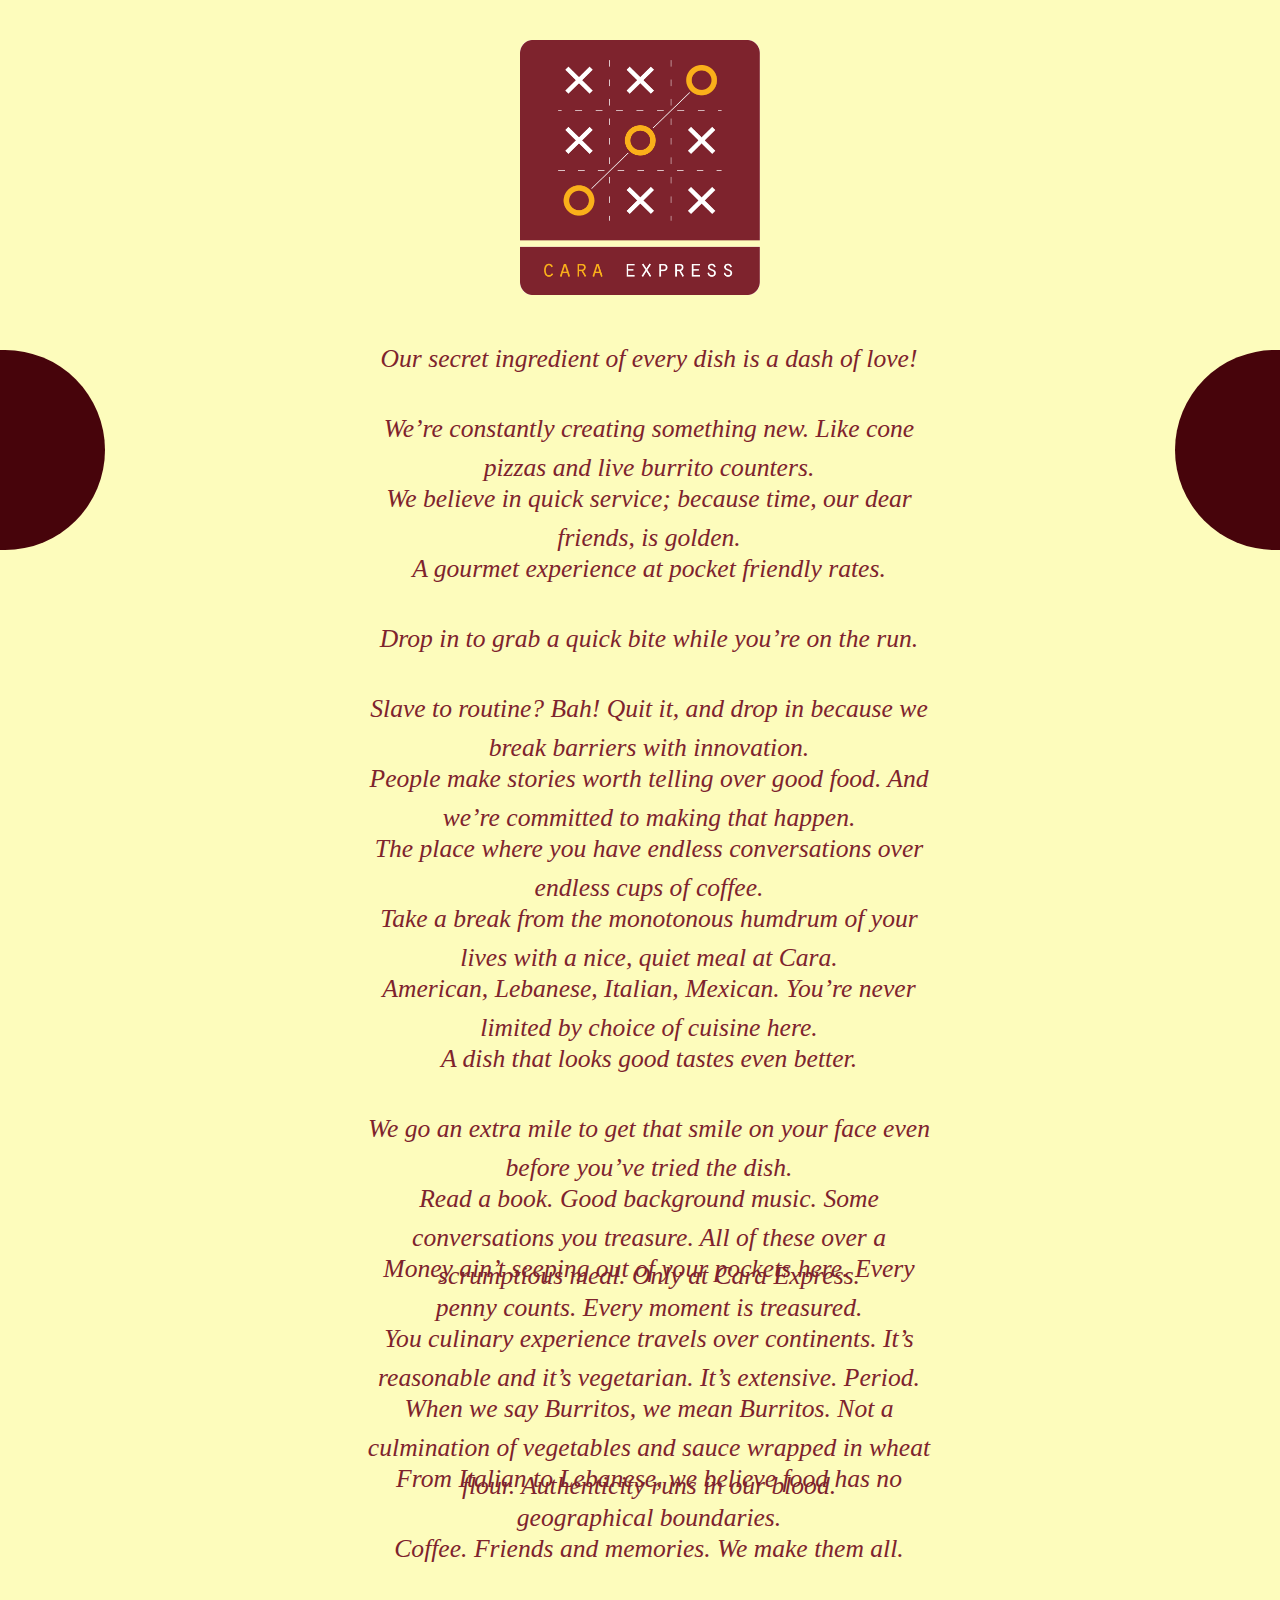
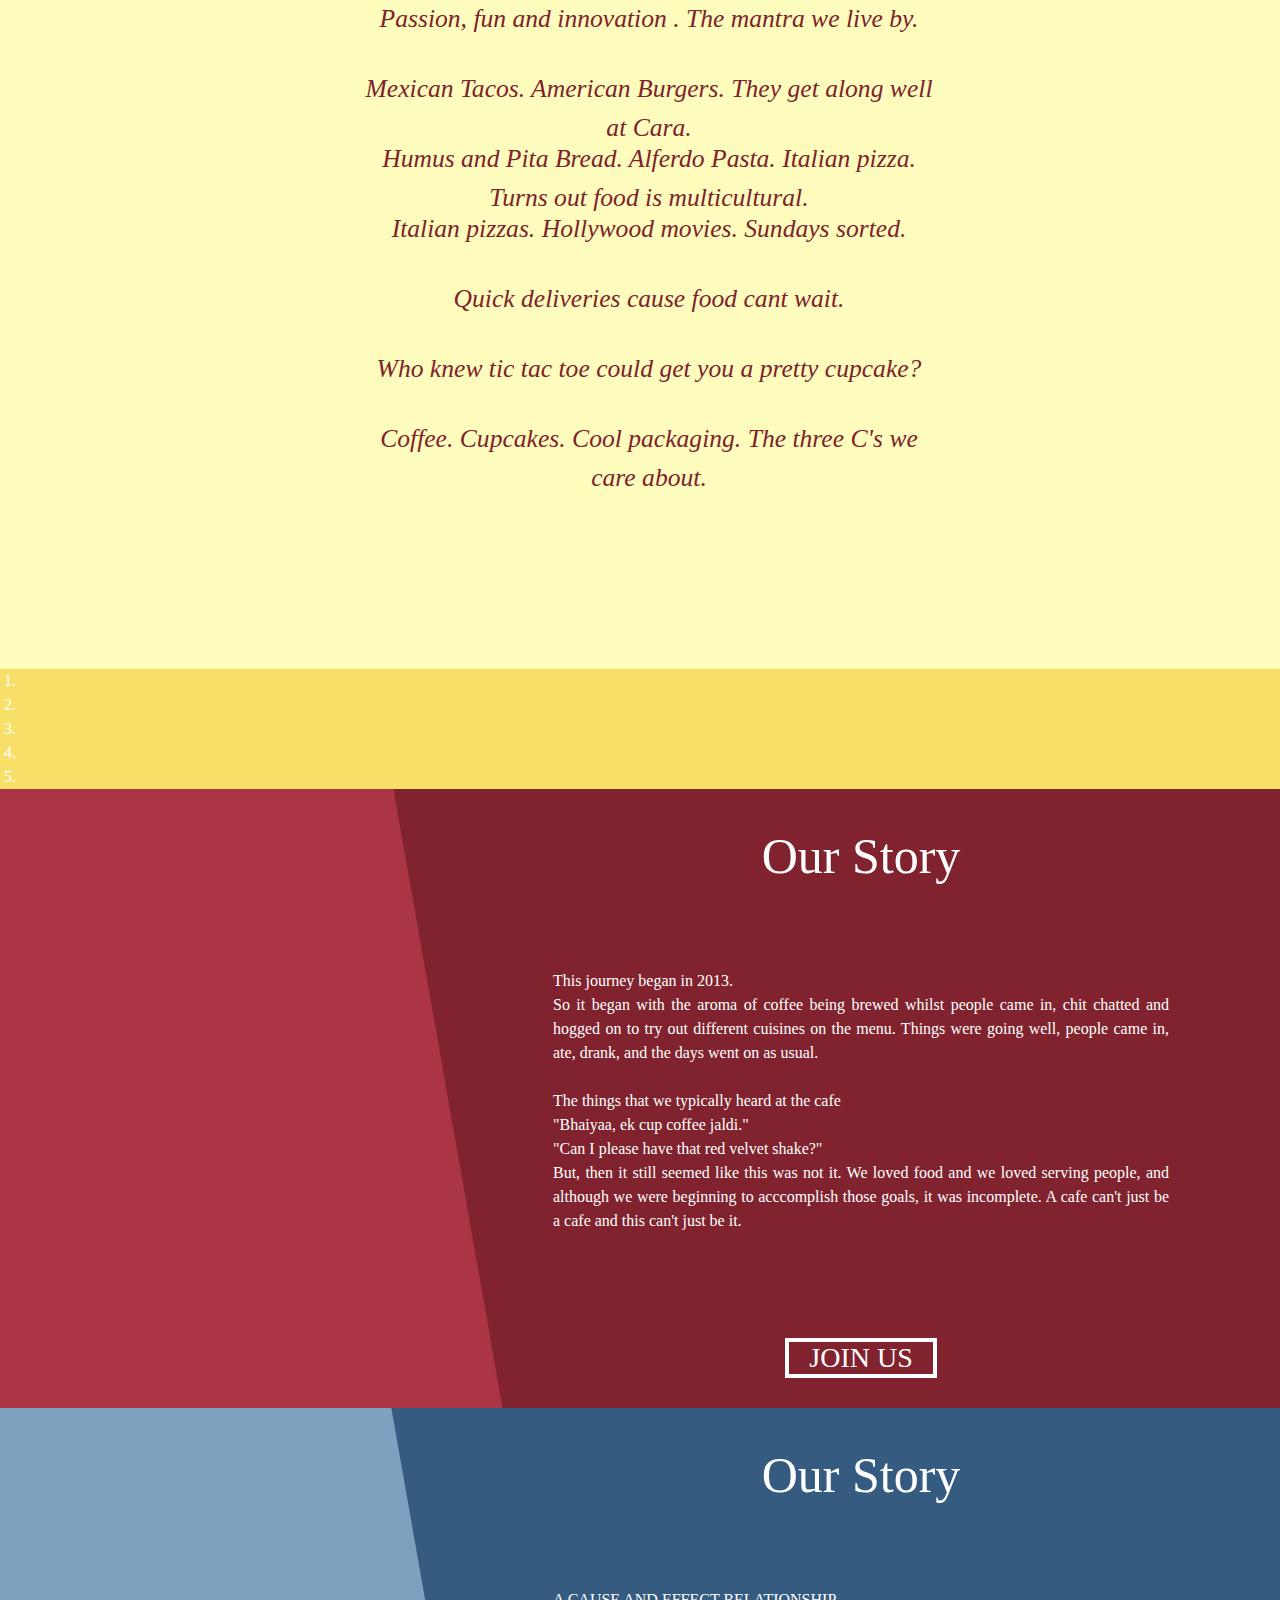
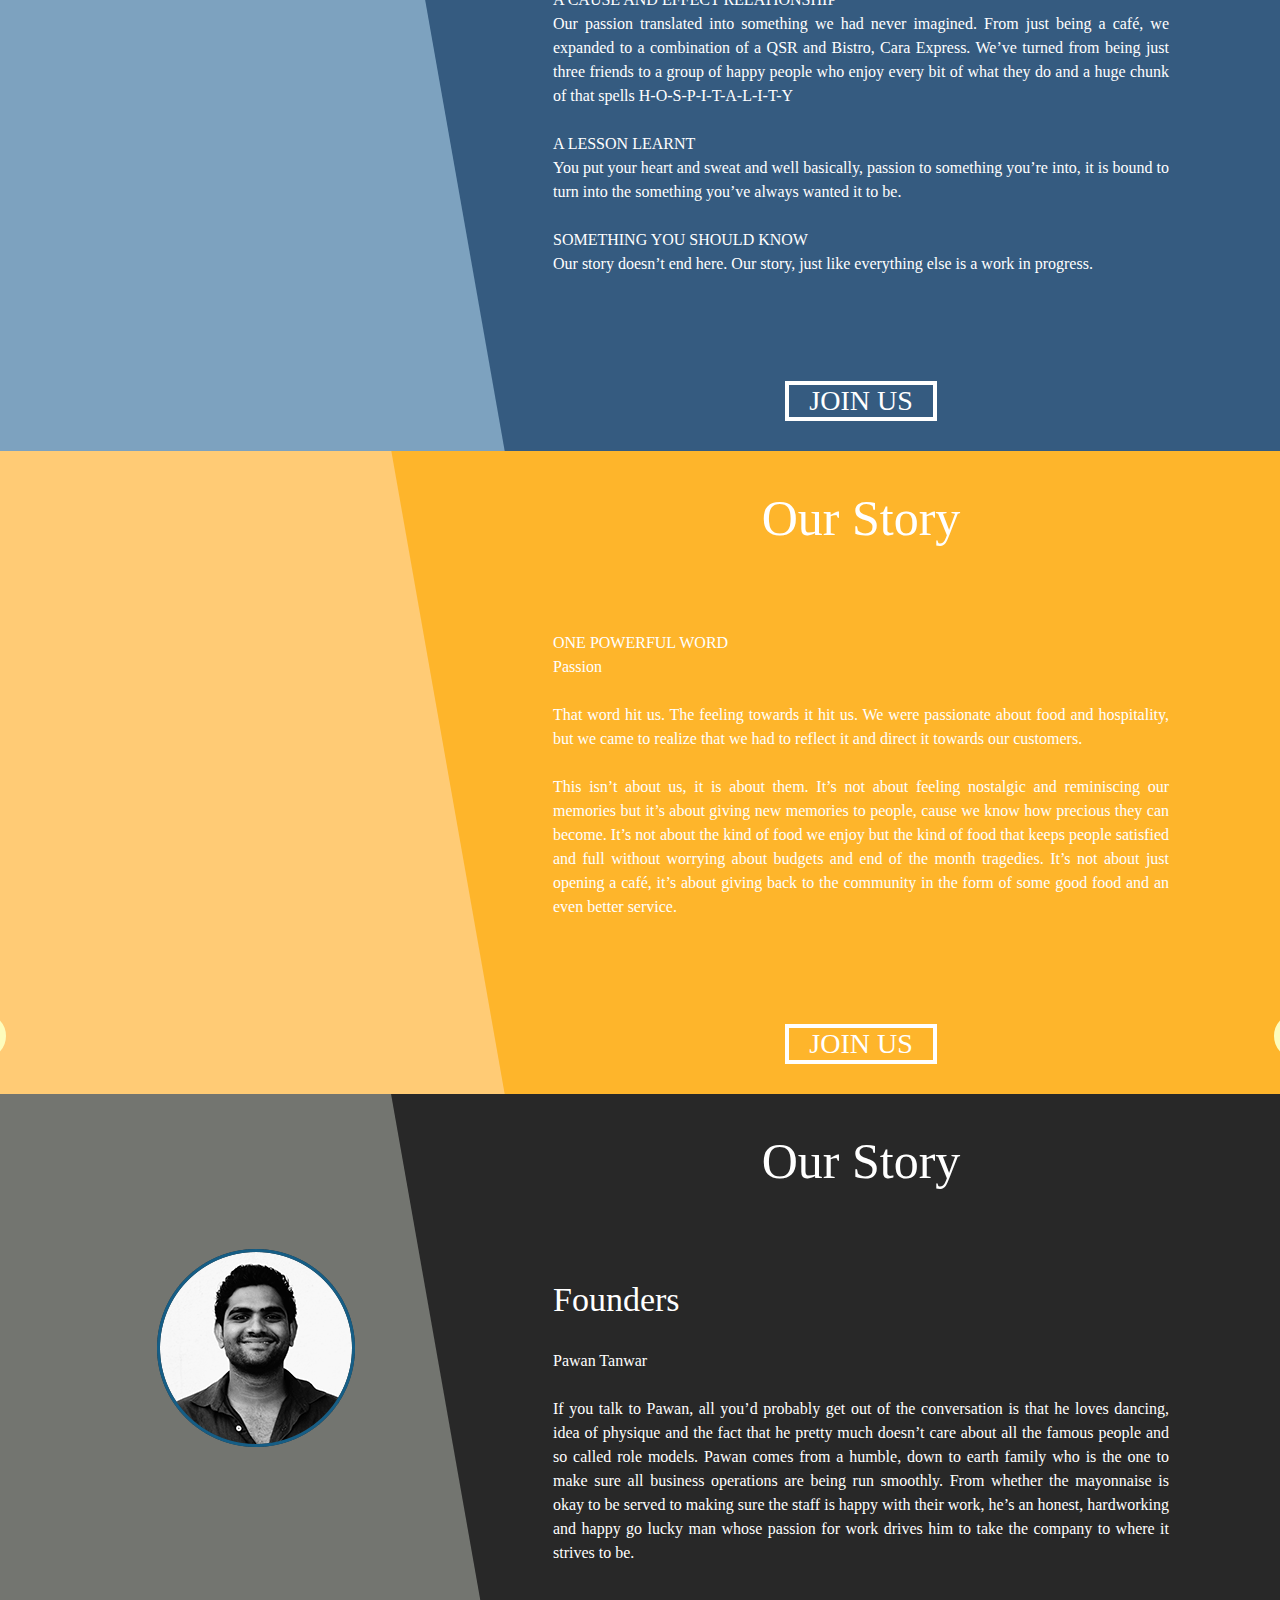
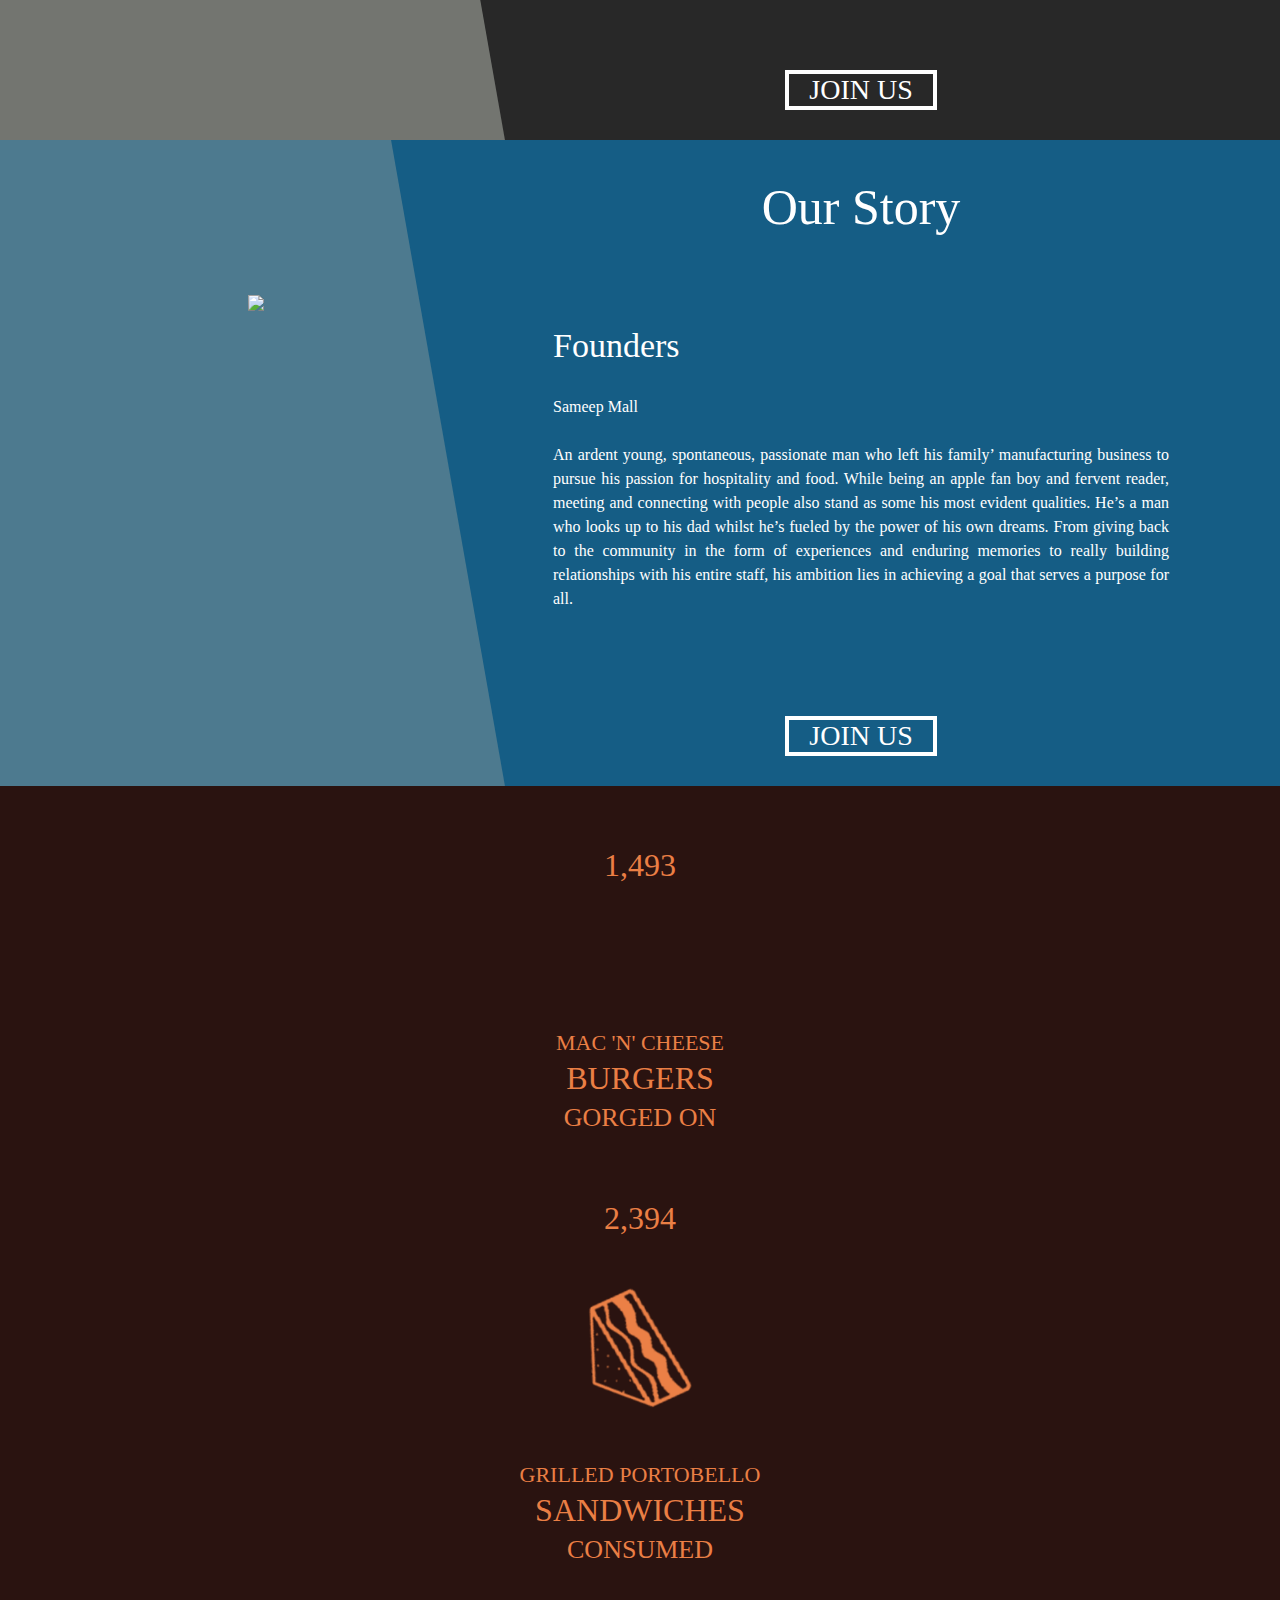
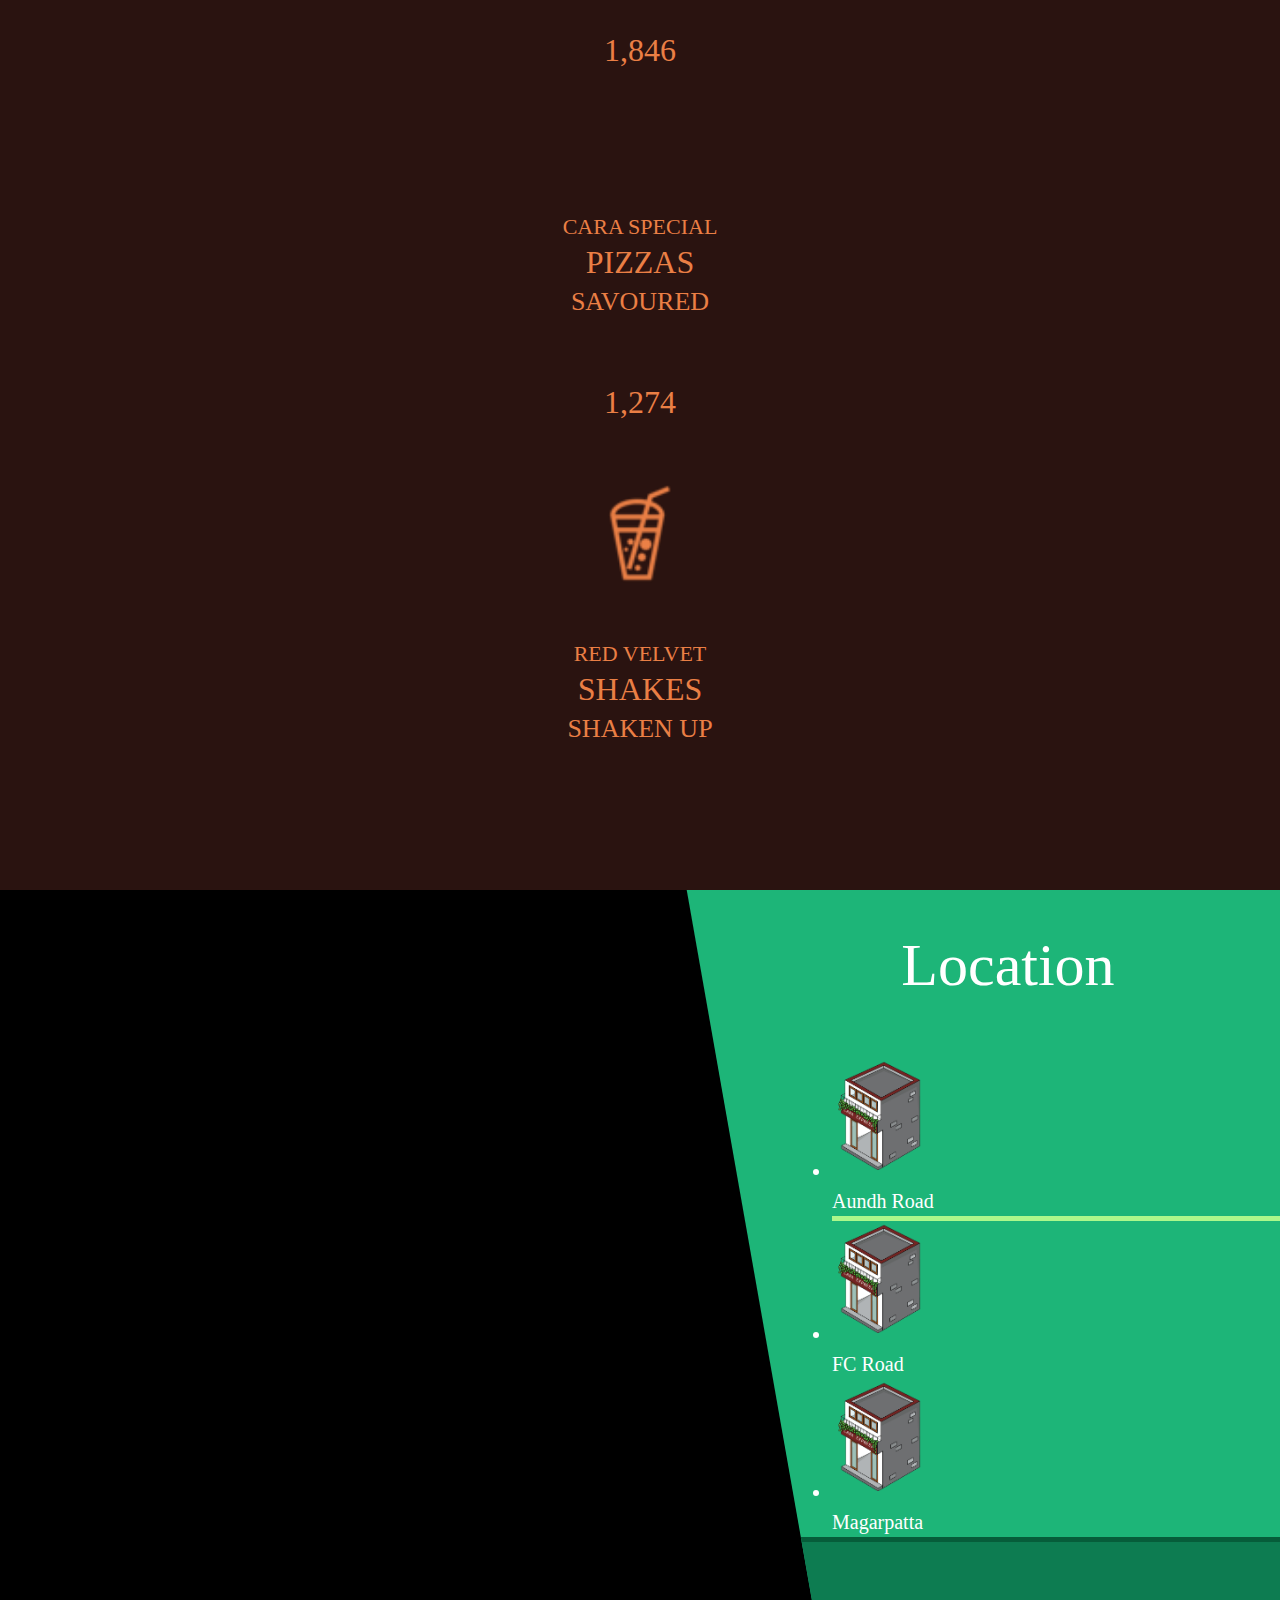
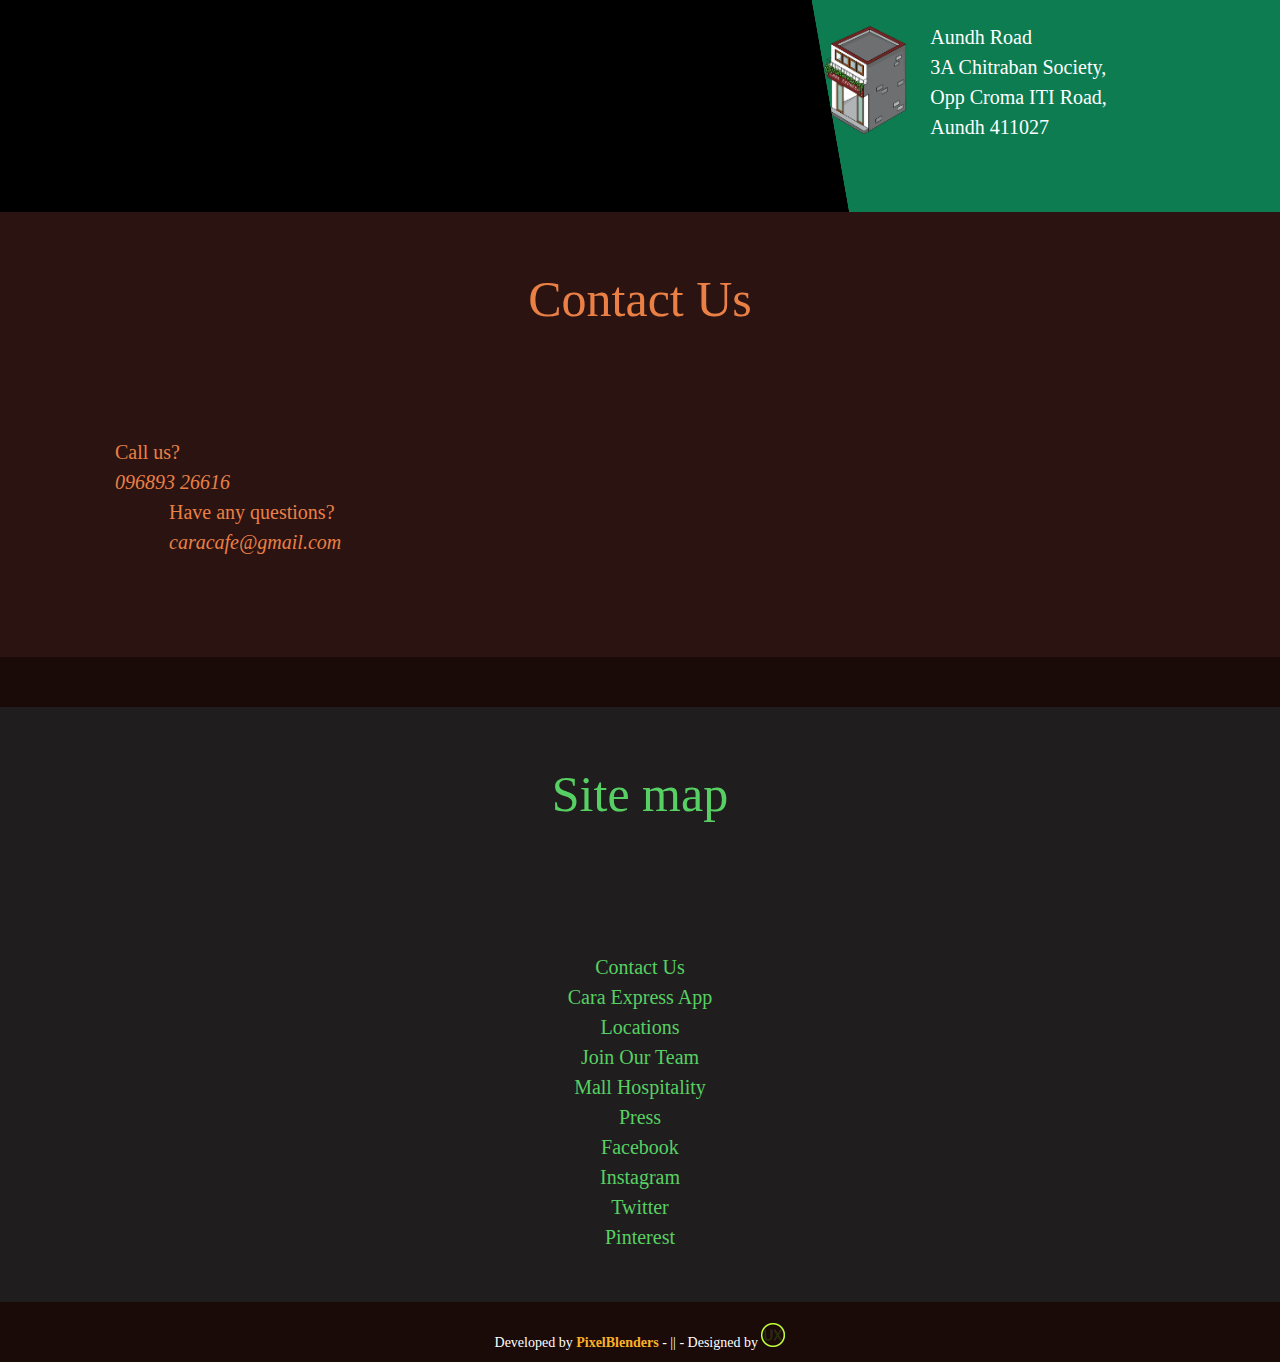
==== commit e78c70d0: "Fixed beverages margin alignment." ====
--- a/index.html
+++ b/index.html
@@ -688,13 +688,13 @@
 
         
 
-        <div class="col-md-3">
+        <div class="col-md-3" id="phone-container">
                 <span class="fa fa-phone fa-3x" style="float: left"></span>
                 &nbsp;&nbsp;&nbsp;Call us?<br><span style="font-style:italic">&nbsp;&nbsp;&nbsp;096893 26616</span>
         </div>
 
         
-        <div class="col-md-6" style="text-align:center">
+        <div class="col-md-6" id="middle-icons" style="text-align:center">
             
             <a href="https://www.facebook.com/pages/Cara-Express/419668124865615" target="_blank">
                 <span class="flaticon-facebok"></span> 
@@ -713,7 +713,7 @@
         
         
 
-        <div class="col-md-3">
+        <div class="col-md-3" style="padding-left:5%;" id="email-container">
                 <span class="fa fa-envelope-o fa-3x" style="float: left"></span>
                 &nbsp;&nbsp;&nbsp;Have any questions?<br><span style="font-style:italic">&nbsp;&nbsp;&nbsp;caracafe@gmail.com</span>
         </div>
@@ -990,16 +990,18 @@
    <div class="slanted-div-inner">
 
    <br><Br><br>
+   <div class="bev-title">
     <span style="float: left" class="flaticon-coffee16"></span>
-   <b>Hot<br>Beverages</b>
-
-   <br><br><b>Espresso<br>Americano<br>Latte<br>Mocha<br>Cappuccino<br>Hot Chocolate<br>Tea Pyramid Bags<br></b>
-
-   (Black, Lemon, EarlGrey, Green)
+    <div style="padding-top:10px;">
+   <b>Hot<br>Beverages</b></div>
+</div>
+   <br><br><b style="font-size:0.8em;">Espresso<br>Americano<br>Latte<br>Mocha<br>Cappuccino<br>Hot Chocolate<br>Tea Pyramid Bags<br></b>
+
+   <p style="font-size:0.8em;">(Black, Lemon, EarlGrey, Green)</p>
 
    <br><br>
 
-   <b>Add On: Hazlenut,<br>Irish Creme<br><br><br></b>
+   <b style="font-size:0.8em;">Add On: Hazlenut,<br>Irish Creme<br><br><br></b>
 
     </div>
 
@@ -1011,18 +1013,21 @@
 
    <br><Br><br>
 <!--    <i class="flaticon-fruit"></i>-->
-  <img style="float: left" height="60" src="img/menu/6.jpg">
-   <b>Cold<br>Beverages</b>
-
-   <br><br><b>Iced Americano<br>Iced Latte<br>Iced Caffe Mocha<br>Frappe<br>Iced Tea</b><br>
-
-   (Lemon &amp; Peach)<br>
+<div class="bev-title" style="margin-left:-15px;">
+  <img style="float: left;margin-top:20px;" height="60" src="img/menu/6.jpg">
+  <div style="padding-top:10px;">
+   <b>Cold<br>Beverages</b></div>
+   </div>
+
+   <br><br><b style="font-size:0.8em;">Iced Americano<br>Iced Latte<br>Iced Caffe Mocha<br>Frappe<br>Iced Tea</b><br>
+
+   <p style="font-size:0.8em;">(Lemon &amp; Peach)<br></p>
 
    <b>Red Velvet Shake<br>Oreo Shake</b>
 
    <br><br>
 
-   <b>Add On: Hazlenut,<br>Irish Creme<br><br><br></b>
+   <b style="font-size:0.8em;">Add On: Hazlenut,<br>Irish Creme<br><br><br></b>
 
     </div>
 
--- a/css/px.css
+++ b/css/px.css
@@ -753,3 +753,28 @@
 a {
     text-decoration: none !important;
 }
+@media only screen and (min-width: 992px) {
+	#middle-icons{
+		width:40%;
+	}
+	#email-container{
+		width:35%;
+	}
+
+
+	}
+
+	@media only screen and (min-width: 1400px) {
+	
+	#email-container{
+		padding-left:10%!important;
+	}
+
+
+	}
+.bev-title{
+margin-left: -25px;
+}
+
+	
+
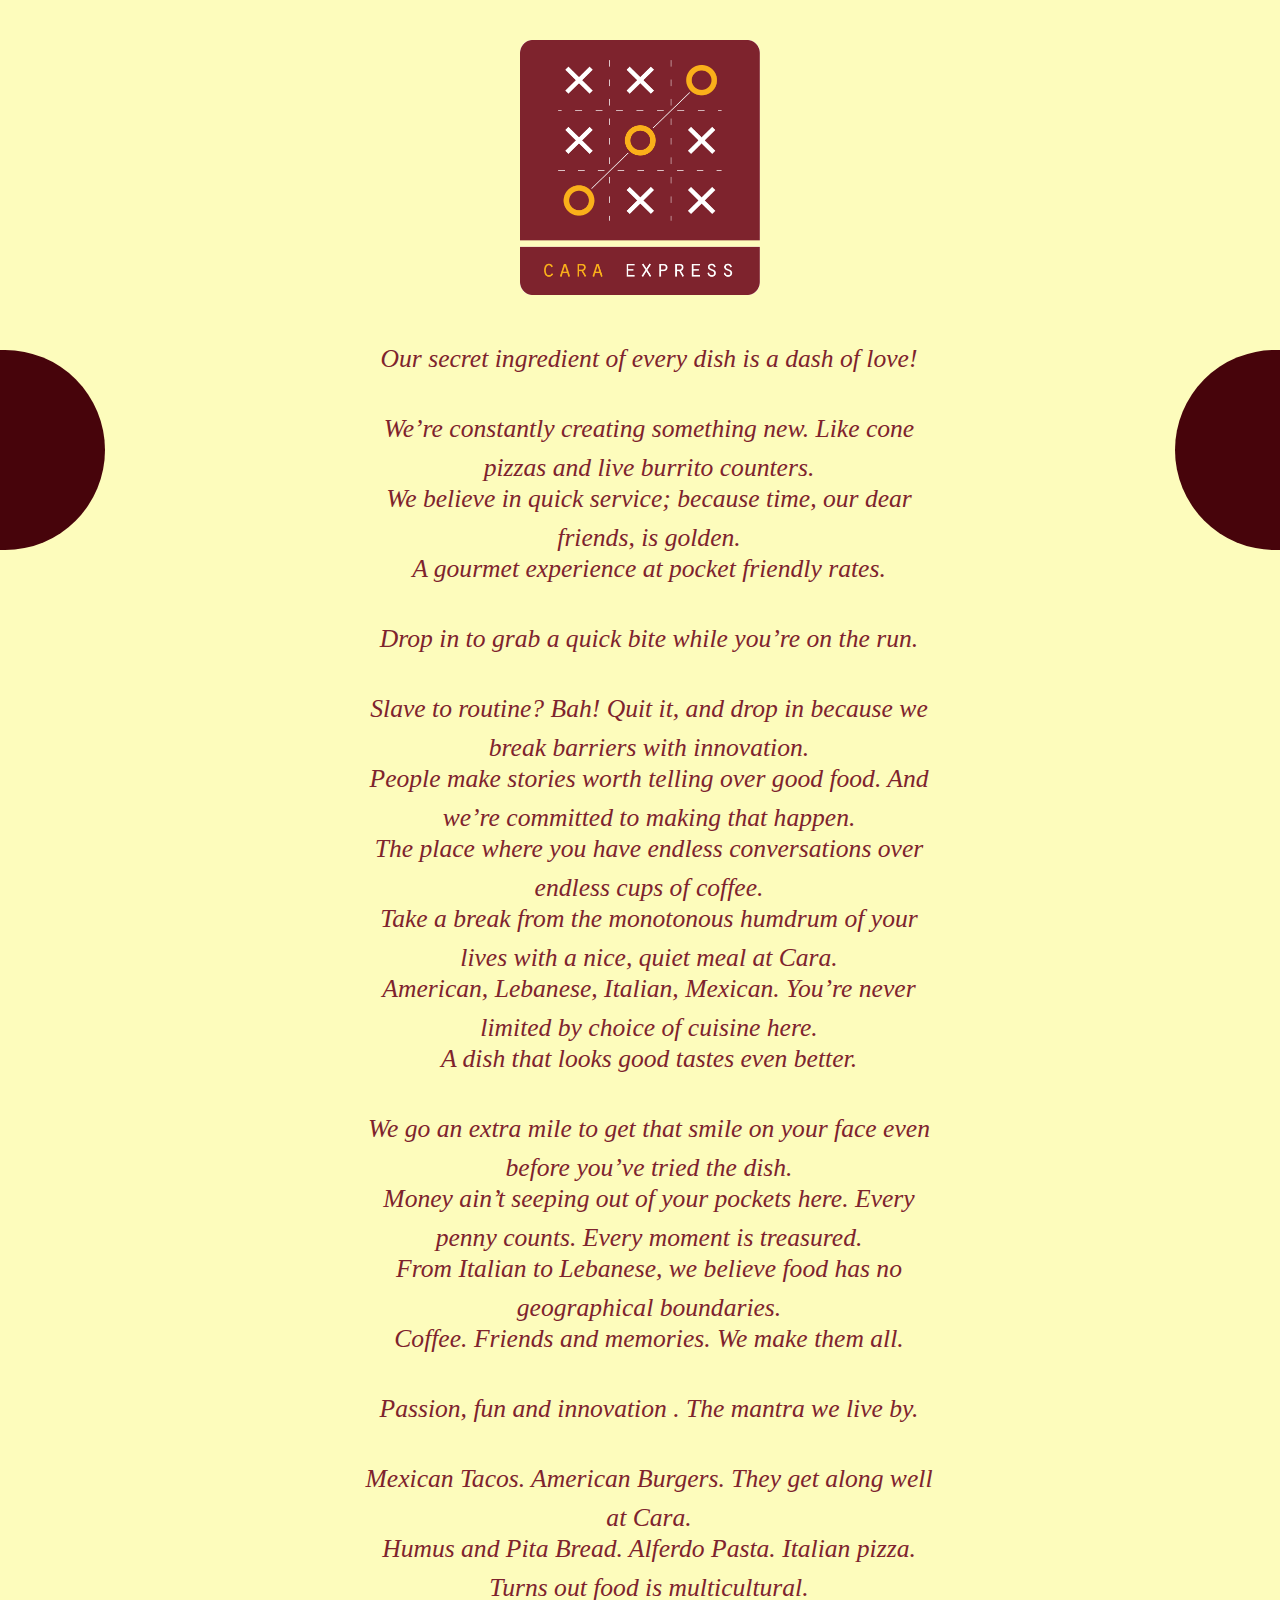
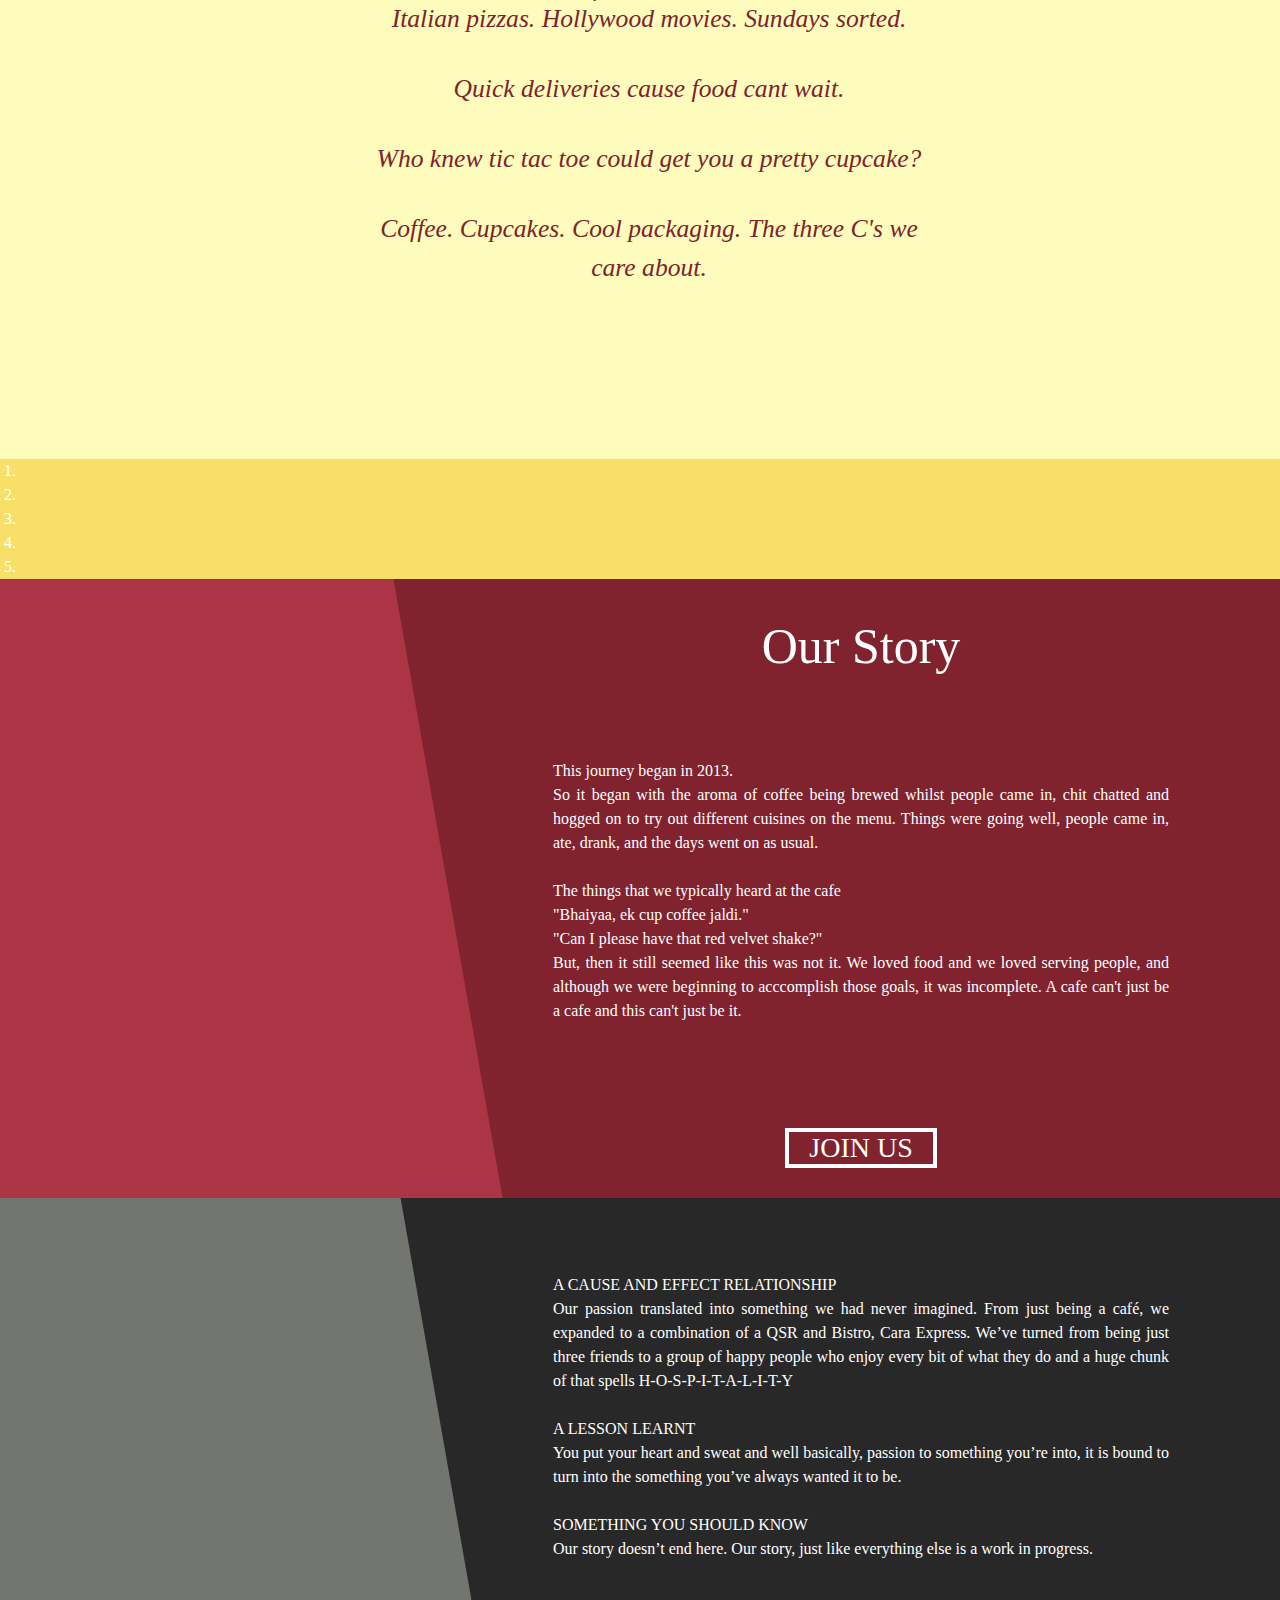
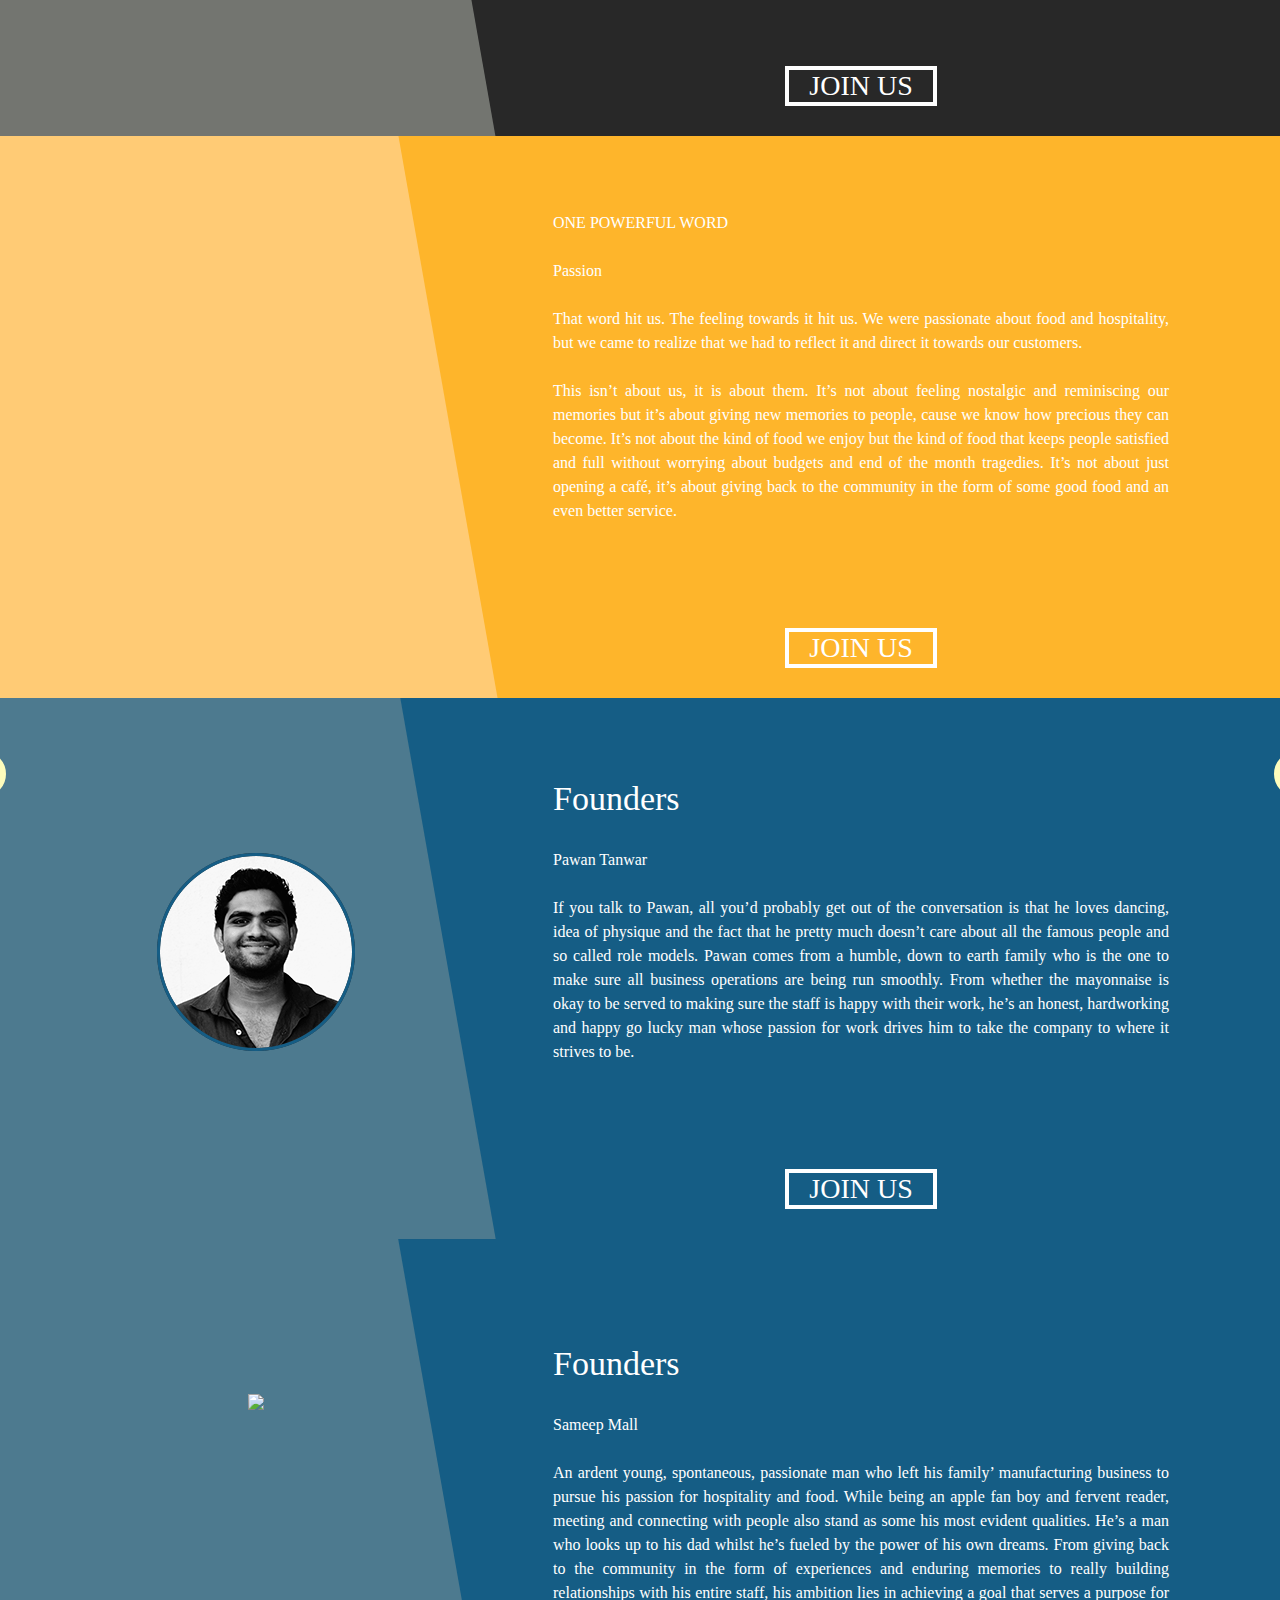
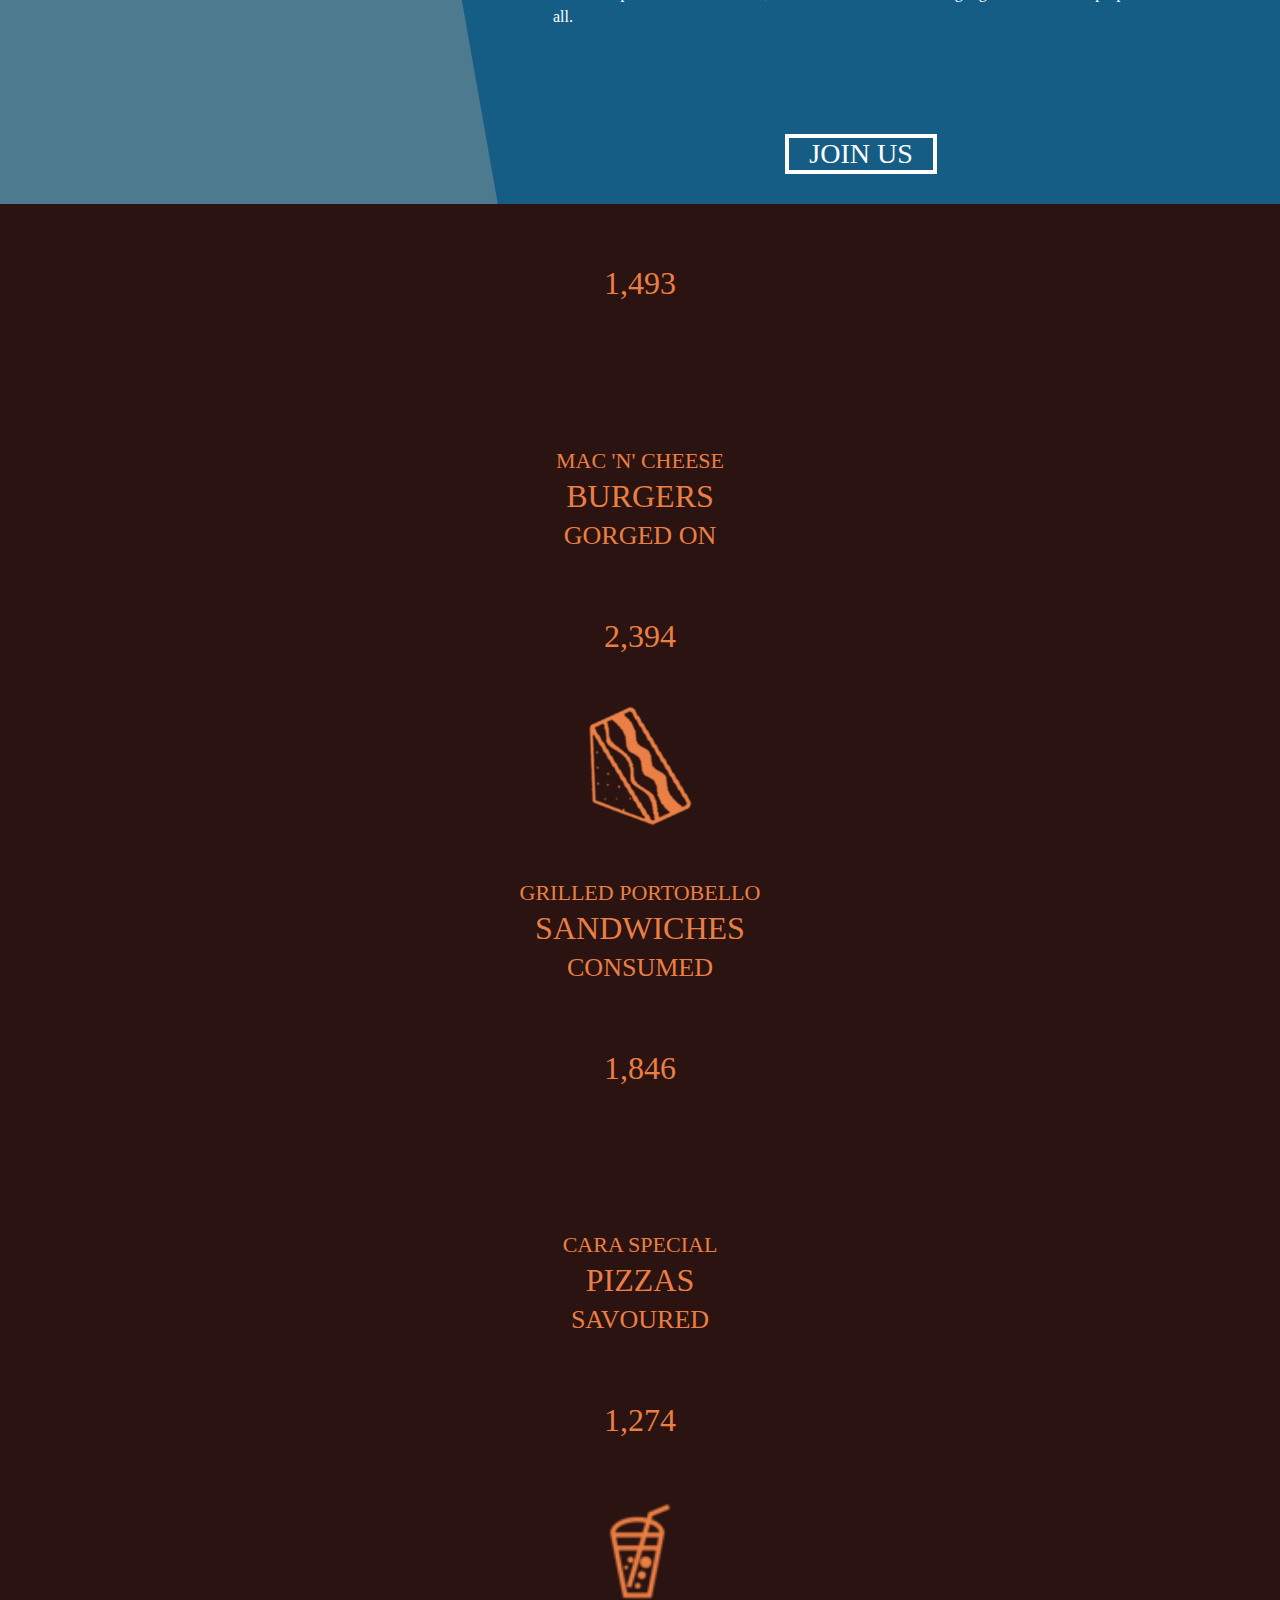
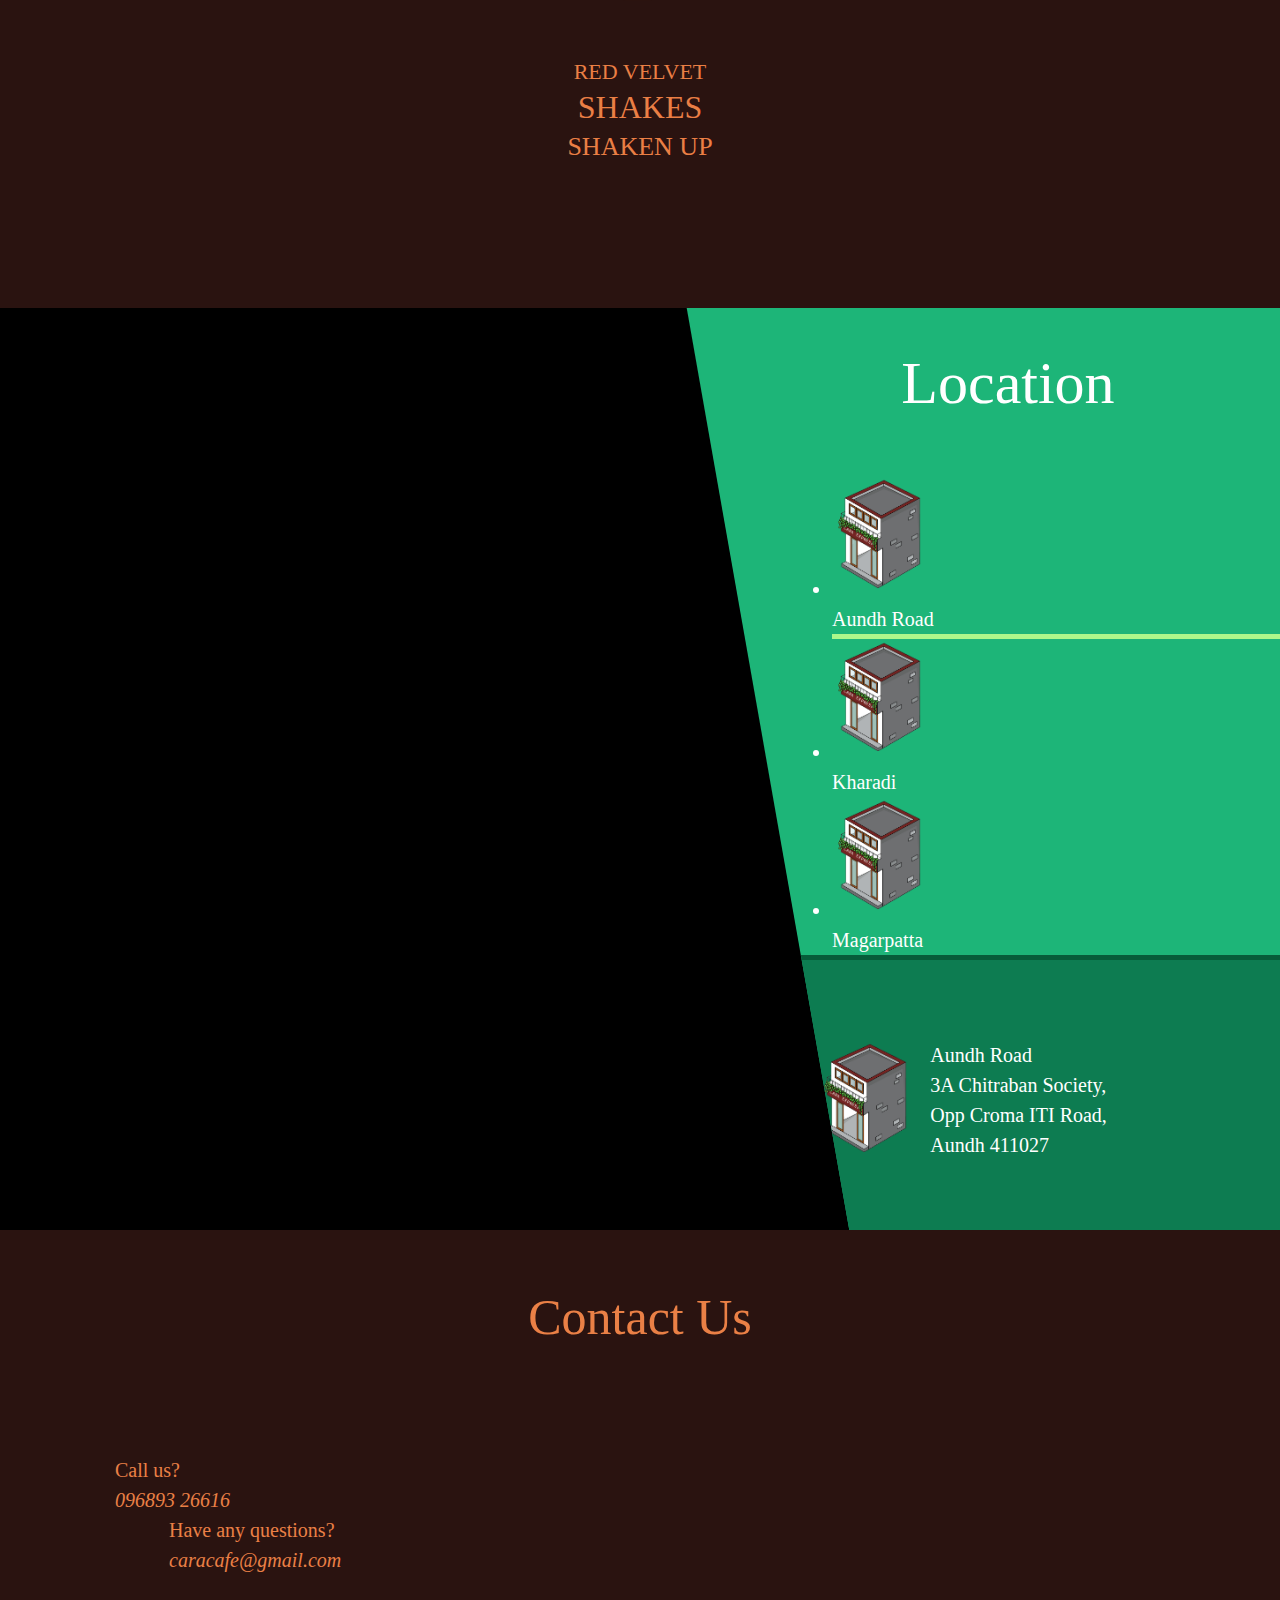
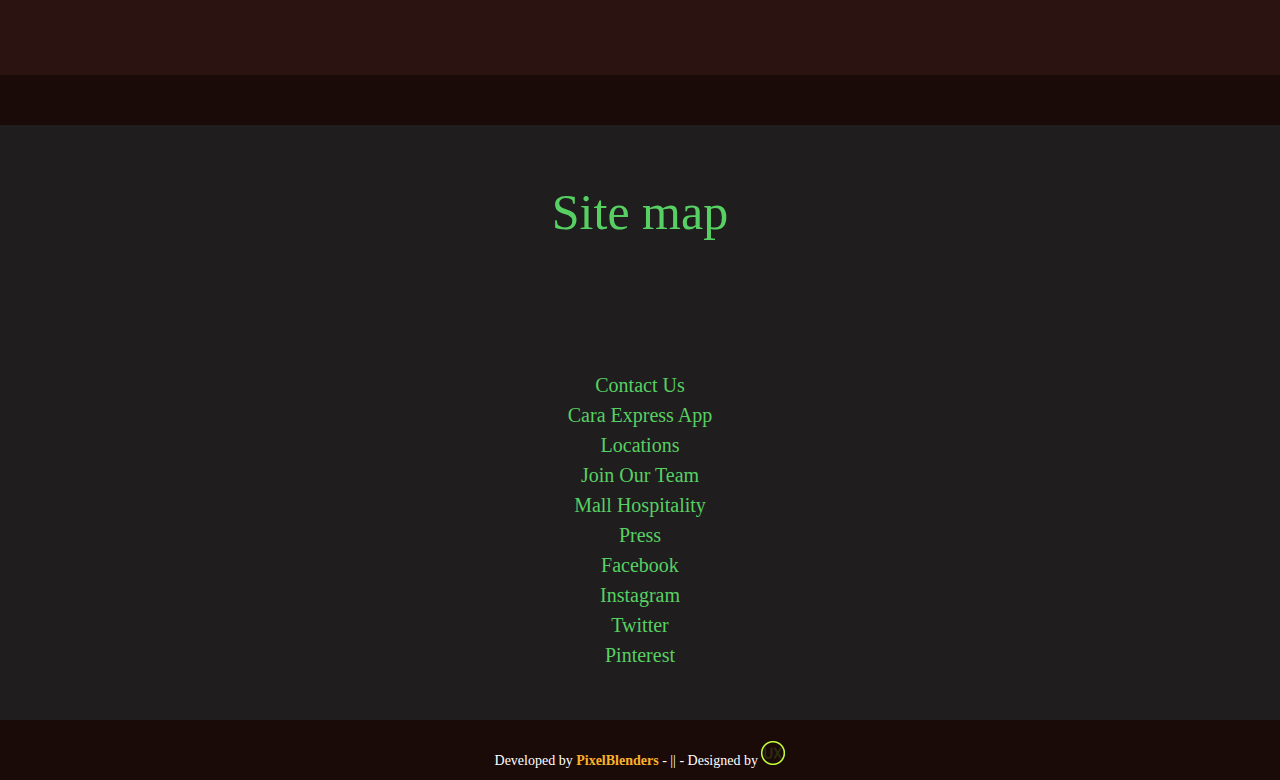
==== commit f85e18db: "wow content hd" ====
--- a/index.html
+++ b/index.html
@@ -1,27 +1,6 @@
+  
 <!DOCTYPE html>
-<!--
-
-Copyright (c) 2015 Naveen Shaji (http://naveenshaji.github.io/), PixelBlenders (http://pixelblenders.com)
-
-Permission is hereby granted, free of charge, to any person obtaining a copy
-of this software and associated documentation files (the "Software"), to deal
-in the Software without restriction, including without limitation the rights
-to use, copy, modify, merge, publish, distribute, sublicense, and/or sell
-copies of the Software, and to permit persons to whom the Software is
-furnished to do so, subject to the following conditions:
-
-The above copyright notice and this permission notice shall be included in
-all copies or substantial portions of the Software.
-
-THE SOFTWARE IS PROVIDED "AS IS", WITHOUT WARRANTY OF ANY KIND, EXPRESS OR
-IMPLIED, INCLUDING BUT NOT LIMITED TO THE WARRANTIES OF MERCHANTABILITY,
-FITNESS FOR A PARTICULAR PURPOSE AND NONINFRINGEMENT. IN NO EVENT SHALL THE
-AUTHORS OR COPYRIGHT HOLDERS BE LIABLE FOR ANY CLAIM, DAMAGES OR OTHER
-LIABILITY, WHETHER IN AN ACTION OF CONTRACT, TORT OR OTHERWISE, ARISING FROM,
-OUT OF OR IN CONNECTION WITH THE SOFTWARE OR THE USE OR OTHER DEALINGS IN
-THE SOFTWARE.
-
--->
+
 
 <!--[if IEMobile]>      <html class="iemobile site__background" lang="en">            <![endif]-->
 
@@ -44,8 +23,38 @@
 <head>
 
     <meta charset="UTF-8">
-
-    <title>Cara Cafe</title>
+    <TITLE>Caraexpress | Pune | Aundh</TITLE>
+    <link rel="apple-touch-icon" sizes="57x57" href="fav/apple-icon-57x57.png">
+<link rel="apple-touch-icon" sizes="60x60" href="fav/apple-icon-60x60.png">
+<link rel="apple-touch-icon" sizes="72x72" href="fav/apple-icon-72x72.png">
+<link rel="apple-touch-icon" sizes="76x76" href="fav/apple-icon-76x76.png">
+<link rel="apple-touch-icon" sizes="114x114" href="fav/apple-icon-114x114.png">
+<link rel="apple-touch-icon" sizes="120x120" href="fav/apple-icon-120x120.png">
+<link rel="apple-touch-icon" sizes="144x144" href="fav/apple-icon-144x144.png">
+<link rel="apple-touch-icon" sizes="152x152" href="fav/apple-icon-152x152.png">
+<link rel="apple-touch-icon" sizes="180x180" href="fav/apple-icon-180x180.png">
+<link rel="icon" type="image/png" sizes="192x192"  href="fav/android-icon-192x192.png">
+<link rel="icon" type="image/png" sizes="32x32" href="fav/favicon-32x32.png">
+<link rel="icon" type="image/png" sizes="96x96" href="fav/favicon-96x96.png">
+<link rel="icon" type="image/png" sizes="16x16" href="fav/favicon-16x16.png">
+<link rel="manifest" href="fav/manifest.json">
+<meta name="msapplication-TileColor" content="#ffffff">
+<meta name="msapplication-TileImage" content="fav/ms-icon-144x144.png">
+<meta name="theme-color" content="#ffffff">
+    <META NAME="subject" CONTENT="Cafe restaurant">
+    <meta name="classification" content="restaurant menu" />
+    <META NAME="Description" CONTENT="Experiance the new way to eat the everyday meal. A unit of Mall hospitality.">
+    <META NAME="Keywords" CONTENT="cafe restaurant eat pasta cup cakes delivery aundh kharadi magarpatta mexican salad good fast food">
+    <META NAME="Language" CONTENT="English">
+    <META HTTP-EQUIV="CACHE-CONTROL" CONTENT="PUBLIC">
+    <META NAME="Designer" CONTENT="Paul V John & Devansh Parikh">
+    <META NAME="Publisher" CONTENT="Naveen Shaji">
+    <META NAME="distribution" CONTENT="Global">
+    <META NAME="Robots" CONTENT="INDEX,FOLLOW">
+    <meta name="revisit-after" content="2 days" />
+    <META NAME="zipcode" CONTENT="411014">
+    <META NAME="city" CONTENT="Pune">
+    <META NAME="country" CONTENT="India">
 
     <meta http-equiv="X-UA-Compatible" content="IE=edge,chrome=1">
 
@@ -59,37 +68,17 @@
 
     <link rel="shortcut icon" href="img/favicon.ico">
 
-    <link rel="apple-touch-icon" href="img/icon57.png" sizes="57x57">
-
-    <link rel="apple-touch-icon" href="img/icon72.png" sizes="72x72">
-
-    <link rel="apple-touch-icon" href="img/icon76.png" sizes="76x76">
-
-    <link rel="apple-touch-icon" href="img/icon114.png" sizes="114x114">
-
-    <link rel="apple-touch-icon" href="img/icon120.png" sizes="120x120">
-
-    <link rel="apple-touch-icon" href="img/icon144.png" sizes="144x144">
-
-    <link rel="apple-touch-icon" href="img/icon152.png" sizes="152x152">
-
-    <meta property="og:title" content="Cara Cafe">
-
-    <meta property="og:type" content="website">
-
-    <meta property="og:description" content="Coffee. Pizza. Burgers. Cupcakes.">
-
-    <meta property="og:url" content="http://pixelblenders.com">
+    <meta property="og:title" content="Cara Express | Italian | Mexican | Lebanese | American">
+
+    <meta property="og:type" content="cafe restaurant">
+
+    <meta property="og:description" content="Experiance the new way to eat the everyday meal. A unit of Mall hospitality.">
+
+    <meta property="og:url" content="http://thatsmywork.in">
 
     <!--REPLACE WITH URL and stuff-->
 
-    <meta property="og:image" content="http://huxtaburger.com.au/opengraph-icon.jpg">
-
     <meta property="og:image:type" content="image/jpeg">
-
-    <meta property="og:image:width" content="500">
-
-    <meta property="og:image:height" content="500">
 
     <script>
         document.documentElement.className = document.documentElement.className.replace(/(\s|^)no-js(\s|$)/, '$1' + 'js' + '$2');
@@ -268,10 +257,7 @@
             <li>   American, Lebanese, Italian, Mexican. You’re never limited by choice of cuisine here.    </li>
             <li>     A dish that looks good tastes even better.  </li>
             <li>    We go an extra mile to get that smile on your face even before you’ve tried the dish.   </li>
-            <li>   Read a book. Good background music. Some conversations you treasure. All of these over a scrumptious meal. Only at Cara Express.    </li>
             <li>  Money ain’t seeping out of your pockets here. Every penny counts. Every moment is treasured.     </li>
-            <li>   You culinary experience travels over continents. It’s reasonable and it’s vegetarian. It’s extensive. Period.    </li>
-            <li>   When we say Burritos, we mean Burritos. Not a culmination of vegetables and sauce wrapped in wheat flour. Authenticity runs in our blood.    </li>
             <li>    From Italian to Lebanese, we believe food has no geographical boundaries.   </li>
             <li>   Coffee.  Friends and memories.  We make them all.    </li>
             <li>   Passion, fun and innovation . The mantra we live by.    </li>
@@ -365,208 +351,212 @@
 
    
 
-   <!--carousel-->
-   <div id="carousel-example-generic" class="carousel slide" data-ride="carousel">
-			<!-- Indicators -->
-			<ol class="carousel-indicators">
-			  	<li data-target="#carousel-example-generic" data-slide-to="0" class="active"></li>
-			    <li data-target="#carousel-example-generic" data-slide-to="1"></li>
-			    <li data-target="#carousel-example-generic" data-slide-to="2"></li>
-			    <li data-target="#carousel-example-generic" data-slide-to="3"></li>
-			    <li data-target="#carousel-example-generic" data-slide-to="4"></li>
-			</ol>
-			<!-- Wrapper for slides -->
-			<div class="carousel-inner">
-			    <div class="item active">
-			    <div class="section our-story no-zoom" style="background: #AB3545">
-                   <div class="story-ico" style="width:25%; float:left; margin-top: 10%; margin-left: 5%;"><span class="flaticon-news29"></span></div>
-                    <!-- Static Header -->
-                    <div class="header-text">
-                        
-                        <div class="slanted-div" style="background: #80232E;">
-
-                   <div class="slanted-div-inner">
-
-                    <h1 style="font-size:50px;">Our Story</h1 style="font-size:50px;">
-
-                    <div style="padding: 75px; text-align: justify;" class="slanted-content sans-serif">
-
-                    <b>This journey began in 2013.</b> <br>
-
-                        So it began with the aroma of coffee being brewed whilst people came in, chit chatted and hogged on to try out different cuisines on the menu. Things were going well, people came in, ate, drank, and the days went on as usual.
-
-                    <br><br>
-
-
-
-                    <b>The things that we typically heard at the cafe</b>
-
-                    <br>
-
-                 "Bhaiyaa, ek cup coffee jaldi."<br>
-
-                 "Can I please have that red velvet shake?"<br>
-
-                     But, then it still seemed like this was not it. We loved food and we loved serving people, and although we were beginning to acccomplish those goals, it was incomplete. A cafe can't just be a cafe and this can't just be it.
-
-                      </div>
-
-                      <button onclick="window.open('join.html','_blank')" style="font-size:28px;">JOIN US</button>
-
-                       </div>
-
-                       </div>
-                        
-                    </div><!-- /header-text -->
-                    
-                    </div></div>
-			    
-
-                    <div class="item">
-			    	<!-- Static Header -->
-                    <div class="header-text">
-                        <div class="section our-story no-zoom" style="background: #7DA2BF;">
-                        <div class="story-ico" style="width:25%; float:left; margin-top: 10%; margin-left: 5%;"><span class="flaticon-agreement2"></span></div>
-                        <div class="slanted-div" style="background: #355B80;">
-
-                   <div class="slanted-div-inner">
-
-                    <h1 style="font-size:50px;">Our Story</h1 style="font-size:50px;">
-
-                    <div style="padding: 75px; text-align: justify;" class="slanted-content sans-serif">
-
-
-
-                        <b>A CAUSE AND EFFECT RELATIONSHIP</b> <br>
-Our passion translated into something we had never imagined. From just being a café, we expanded to a combination of a QSR and Bistro, Cara Express. We’ve turned from being just three friends to a group of happy people who enjoy every bit of what they do and a huge chunk of that spells H-O-S-P-I-T-A-L-I-T-Y
-<br><br>
-<b>A LESSON LEARNT</b><br>
-You put your heart and sweat and well basically, passion to something you’re into, it is bound to turn into the something you’ve always wanted it to be.
-<br><br>
-<b>SOMETHING YOU SHOULD KNOW</b><br>
-Our story doesn’t end here. Our story, just like everything else is a work in progress.
-
-                      </div>
-
-                      <button onclick="window.open('join.html','_blank')"    style="font-size:28px;">JOIN US</button>
-
-                       </div>
-
-                       </div>
-                        
-                    </div><!-- /header-text -->
-                    </div></div>
-
-                    <div class="item">
-			    	<!-- Static Header -->
-                    <div class="header-text">
-                        <div class="section our-story no-zoom" style="background: #FFCB75;"> <!--CHANGE BG COLOR HERE FOR THiS SLIDE part27-->
-                        <div class="story-ico" style="width:25%; float:left; margin-top: 10%; margin-left: 5%;"><span class="flaticon-like80"></span></div>
-                        <div class="slanted-div" style="background: #FEB52B;"><!--CHANGE FG COLOR HERE FOR THiS SLIDE -->
-
-                   <div class="slanted-div-inner">
-
-                    <h1 style="font-size:50px;">Our Story</h1 style="font-size:50px;">
-
-                    <div style="padding: 75px; text-align: justify;" class="slanted-content sans-serif">
-
-                    <b>ONE POWERFUL WORD<br>Passion</b> <br><br>
-
-                        That word hit us. The feeling towards it hit us. We were passionate about food and hospitality, but we came to realize that we had to reflect it and direct it towards our customers.
-
-                    <br><br>
-
-                     This isn’t about us, it is about them. It’s not about feeling nostalgic and reminiscing our memories but it’s about giving new memories to people, cause we know how precious they can become. It’s not about the kind of food we enjoy but the kind of food that keeps people satisfied and full without worrying about budgets and end of the month tragedies. It’s not about just opening a café, it’s about giving back to the community in the form of some good food and an even better service.
-
-                      </div>
-
-                      <button onclick="window.open('join.html','_blank')"   style="font-size:28px;">JOIN US</button>
-
-                       </div>
-
-                       </div>
-                        
-                    </div><!-- /header-text -->
-                    </div></div>
-
-                    <div class="item">
-			    <div class="section our-story no-zoom" style="background: #737570;">
-			    <div class="story-ico" style="width:30%; float:left; margin-top: 10%; margin-left: 5%;"><img src ="img/pawn.png" /></div>
-			    	<!-- Static Header -->
-                    <div class="header-text">
-
-                        <div class="slanted-div" style="background: #282828;">
-
-                   <div class="slanted-div-inner">
-
-                    <h1 style="font-size:50px;">Our Story</h1 style="font-size:50px;">
-
-                    <div style="padding: 75px; text-align: justify;" class="slanted-content sans-serif">
-
-                    <h3>Founders</h3> <br> <b>Pawan Tanwar</b><br><br>
-
-                        If you talk to Pawan, all you’d probably get out of the conversation is that he loves dancing, idea of physique and the fact that he pretty much doesn’t care about all the famous people and so called role models.  Pawan comes from a humble, down to earth family who is the one to make sure all business operations are being run smoothly. From whether the mayonnaise is okay to be served to making sure the staff is happy with their work, he’s an honest, hardworking and happy go lucky man whose passion for work drives him to take the company to where it strives to be.
-
-
-                      </div>
-
-                      <button onclick="window.open('join.html','_blank')"  style="font-size:28px;">JOIN US</button>
-
-                       </div>
-
-                       </div>
-                        
-                    </div><!-- /header-text -->
-                    </div></div>
-                    
-
-                    <div class="item">
-			    	<!-- Static Header -->
-                    <div class="header-text">
-                        <div class="section our-story no-zoom">
-                        <div class="story-ico" style="width:30%; float:left; margin-top: 10%; margin-left: 5%;"><img src ="img/sam.png" /></div>
-                        <div class="slanted-div">
-
-                   <div class="slanted-div-inner">
-
-                    <h1 style="font-size:50px;">Our Story</h1 style="font-size:50px;">
-
-                    <div style="padding: 75px; text-align: justify;" class="slanted-content sans-serif">
-
-                    <h3>Founders</h3> <br> <b>Sameep Mall</b><br><br>
-
-                        An ardent young, spontaneous, passionate man who left his family’ manufacturing business to pursue his passion for hospitality and food.  While being an apple fan boy and fervent reader, meeting and connecting with people also stand as some his most evident qualities. He’s a man who looks up to his dad whilst he’s fueled by the power of his own dreams. From giving back to the community in the form of experiences and enduring memories to really building relationships with his entire staff, his ambition lies in achieving a goal that serves a purpose for all.
-
-
-                      </div>
-
-                      <button onclick="window.open('join.html','_blank')" style="font-size:28px;">JOIN US</button>
-
-                       </div>
-
-                       </div>
-                        
-                    </div><!-- /header-text -->
-                    </div></div>
-                    
-                    
-                    
-                    
-                    
-                    
-			</div>
-			<!-- Controls -->
-			<a class="story-btn story-left" href="#carousel-example-generic" data-slide="prev">
-		    	<span class="fa fa-chevron-left fa-5x"></span>
-			</a>
-			<a class="story-btn story-right" href="#carousel-example-generic" data-slide="next">
-		    	<span class="fa fa-chevron-right fa-5x"></span>
-			</a>
-		</div><!-- /carousel -->
-   
-
-
-
+
+
+
+
+
+
+
+
+     
+
+     <!--carousel-->
+     <div id="carousel-example-generic" class="carousel slide" data-ride="carousel">
+              <!-- Indicators -->
+              <ol class="carousel-indicators">
+                  <li data-target="#carousel-example-generic" data-slide-to="0" class="active"></li>
+                  <li data-target="#carousel-example-generic" data-slide-to="1"></li>
+                  <li data-target="#carousel-example-generic" data-slide-to="2"></li>
+                  <li data-target="#carousel-example-generic" data-slide-to="3"></li>
+                  <li data-target="#carousel-example-generic" data-slide-to="4"></li>
+              </ol>
+              <!-- Wrapper for slides -->
+              <div class="carousel-inner">
+                  <div class="item active">
+                  <div class="section our-story no-zoom" style="background: #AB3545">
+                     <div class="story-ico" style="width:25%; float:left; margin-top: 10%; margin-left: 5%;"><span class="flaticon-news29"></span></div>
+                      <!-- Static Header -->
+                      <div class="header-text">
+                          
+                          <div class="slanted-div" style="background: #80232E;">
+
+                     <div class="slanted-div-inner">
+
+                      <h1 style="font-size:50px;">Our Story</h1 style="font-size:50px;">
+
+                      <div style="padding: 75px; text-align: justify;" class="slanted-content sans-serif">
+
+                      <b>This journey began in 2013.</b> <br>
+
+                          So it began with the aroma of coffee being brewed whilst people came in, chit chatted and hogged on to try out different cuisines on the menu. Things were going well, people came in, ate, drank, and the days went on as usual.
+
+                      <br><br>
+
+
+
+                      <b>The things that we typically heard at the cafe</b>
+
+                      <br>
+
+                   "Bhaiyaa, ek cup coffee jaldi."<br>
+
+                   "Can I please have that red velvet shake?"<br>
+
+                       But, then it still seemed like this was not it. We loved food and we loved serving people, and although we were beginning to acccomplish those goals, it was incomplete. A cafe can't just be a cafe and this can't just be it.
+
+                        </div>
+
+                        <button onclick="window.open('join.html','_blank')" style="font-size:28px;">JOIN US</button>
+
+                         </div>
+
+                         </div>
+                          
+                      </div><!-- /header-text -->
+                      
+                      </div></div>
+                  
+
+                      <div class="item">
+                      <!-- Static Header -->
+                      <div class="header-text">
+                          <div class="section our-story no-zoom" style="background: #737570;">
+                          <div class="story-ico" style="width:25%; float:left; margin-top: 10%; margin-left: 5%;"><span class="flaticon-agreement2"></span></div>
+                          <div class="slanted-div" style="background: #282828;">
+
+                     <div class="slanted-div-inner">
+
+
+                      <div style="padding: 75px; text-align: justify;" class="slanted-content sans-serif">
+
+
+
+                          <b>A CAUSE AND EFFECT RELATIONSHIP</b> <br>
+  Our passion translated into something we had never imagined. From just being a café, we expanded to a combination of a QSR and Bistro, Cara Express. We’ve turned from being just three friends to a group of happy people who enjoy every bit of what they do and a huge chunk of that spells H-O-S-P-I-T-A-L-I-T-Y
+  <br><br>
+  <b>A LESSON LEARNT</b><br>
+  You put your heart and sweat and well basically, passion to something you’re into, it is bound to turn into the something you’ve always wanted it to be.
+  <br><br>
+  <b>SOMETHING YOU SHOULD KNOW</b><br>
+  Our story doesn’t end here. Our story, just like everything else is a work in progress.
+
+                        </div>
+
+                        <button onclick="window.open('join.html','_blank')"    style="font-size:28px;">JOIN US</button>
+
+                         </div>
+
+                         </div>
+                          
+                      </div><!-- /header-text -->
+                      </div></div>
+
+                      <div class="item">
+                      <!-- Static Header -->
+                      <div class="header-text">
+                          <div class="section our-story no-zoom" style="background: #FFCB75;"> <!--CHANGE BG COLOR HERE FOR THiS SLIDE part27-->
+                          <div class="story-ico" style="width:25%; float:left; margin-top: 10%; margin-left: 5%;"><span class="flaticon-like80"></span></div>
+                          <div class="slanted-div" style="background: #FEB52B;"><!--CHANGE FG COLOR HERE FOR THiS SLIDE -->
+
+                     <div class="slanted-div-inner">
+
+
+                      <div style="padding: 75px; text-align: justify;" class="slanted-content sans-serif">
+
+                      <b>ONE POWERFUL WORD<br><br>Passion</b> <br><br>
+
+                          That word hit us. The feeling towards it hit us. We were passionate about food and hospitality, but we came to realize that we had to reflect it and direct it towards our customers.
+
+                      <br><br>
+
+                       This isn’t about us, it is about them. It’s not about feeling nostalgic and reminiscing our memories but it’s about giving new memories to people, cause we know how precious they can become. It’s not about the kind of food we enjoy but the kind of food that keeps people satisfied and full without worrying about budgets and end of the month tragedies. It’s not about just opening a café, it’s about giving back to the community in the form of some good food and an even better service.
+
+                        </div>
+
+                        <button onclick="window.open('join.html','_blank')"   style="font-size:28px;">JOIN US</button>
+
+                         </div>
+
+                         </div>
+                          
+                      </div><!-- /header-text -->
+                      </div></div>
+
+                      <div class="item">
+                  <div class="section our-story no-zoom">
+                  <div class="story-ico" style="width:30%; float:left; margin-top: 10%; margin-left: 5%;"><img src ="img/pawn.png" /></div>
+                      <!-- Static Header -->
+                      <div class="header-text">
+
+                          <div class="slanted-div">
+
+                     <div class="slanted-div-inner">
+
+
+                      <div style="padding: 75px; text-align: justify;" class="slanted-content sans-serif">
+
+                      <h3>Founders</h3> <br> <b>Pawan Tanwar</b><br><br>
+
+                          If you talk to Pawan, all you’d probably get out of the conversation is that he loves dancing, idea of physique and the fact that he pretty much doesn’t care about all the famous people and so called role models.  Pawan comes from a humble, down to earth family who is the one to make sure all business operations are being run smoothly. From whether the mayonnaise is okay to be served to making sure the staff is happy with their work, he’s an honest, hardworking and happy go lucky man whose passion for work drives him to take the company to where it strives to be.
+
+
+                        </div>
+
+                        <button onclick="window.open('join.html','_blank')"  style="font-size:28px;">JOIN US</button>
+
+                         </div>
+
+                         </div>
+                          
+                      </div><!-- /header-text -->
+                      </div></div>
+                      
+
+                      <div class="item">
+                      <!-- Static Header -->
+                      <div class="header-text">
+                          <div class="section our-story no-zoom">
+                          <div class="story-ico" style="width:30%; float:left; margin-top: 10%; margin-left: 5%;"><img src ="img/sam.png" /></div>
+                          <div class="slanted-div">
+
+                     <div class="slanted-div-inner">
+
+                      <br>
+
+                      <div style="padding: 75px; text-align: justify;" class="slanted-content sans-serif">
+
+                      <h3>Founders</h3> <br> <b>Sameep Mall</b><br><br>
+
+                          An ardent young, spontaneous, passionate man who left his family’ manufacturing business to pursue his passion for hospitality and food.  While being an apple fan boy and fervent reader, meeting and connecting with people also stand as some his most evident qualities. He’s a man who looks up to his dad whilst he’s fueled by the power of his own dreams. From giving back to the community in the form of experiences and enduring memories to really building relationships with his entire staff, his ambition lies in achieving a goal that serves a purpose for all.
+
+
+                        </div>
+
+                        <button onclick="window.open('join.html','_blank')" style="font-size:28px;">JOIN US</button>
+
+                         </div>
+
+                         </div>
+                          
+                      </div><!-- /header-text -->
+                      </div></div>
+                      
+                      
+                      
+                      
+                      
+                      
+              </div>
+              <!-- Controls -->
+              <a class="story-btn story-left" href="#carousel-example-generic" data-slide="prev">
+                  <span class="fa fa-chevron-left fa-5x"></span>
+              </a>
+              <a class="story-btn story-right" href="#carousel-example-generic" data-slide="next">
+                  <span class="fa fa-chevron-right fa-5x"></span>
+              </a>
+          </div><!-- /carousel -->
+    
 
 <div class="section counters">
 
@@ -627,7 +617,6 @@
 </div>
 
 </div>
-
 
 
 
@@ -652,7 +641,7 @@
    <div class="addresses1" style="text-align: left;">
    <ul class="nav nav-tabs sans-serif" style="padding-left: 10%;">
   <li role="presentation" class="active-tab"><a id="shop2"><img height="120" src="img/shop.png"><br>Aundh Road</a></li>
-  <li role="presentation"><a id="shop1"><img height="120" src="img/shop.png"><br>FC Road</a></li>
+  <li role="presentation"><a id="shop1"><img height="120" src="img/shop.png"><br>Kharadi</a></li>
   <li role="presentation"><a id="shop3"><img height="120" src="img/shop.png"><br>Magarpatta</a></li>
 </ul>
    </div>
@@ -846,7 +835,7 @@
        <br>
 
 <!--       <i class="flaticon-italian1"></i>-->
-       <img src="img/menu/3.jpg">
+       <img src="img/menu/3.png">
         <br><br>
 
         <b>Margherita<br><br>Cara Special<br><Br>Make your own pizza: 4 toppings</b>
@@ -859,7 +848,7 @@
 
         <br><br>
 <!--        <i class="flaticon-fork12"></i>-->
-       <img src="img/menu/4.jpg">
+       <img src="img/menu/4.png">
         <br><br>
 
         <b>Arrabiata | Alfredo | Pesto<br><br>Toppings</b>
@@ -885,15 +874,16 @@
        <br>
         
 <!--        <i class="flaticon-pita1"></i>-->
-      <img src="img/menu/5.jpg">
+      <img src="img/menu/5.png">
+
        <br><br>
 
-        <b>Foccacia<br>Grilled Portebello<br>Cheese Grilled</b>
+        <b>Foccacia<br>Grilled Portebello<br>Cheese Grilled</b><br>
 
         <br>
 <!--        <span class="flaticon-burger7"></span>-->
-        <img src="img/menu/8.jpg">
-        <br>
+        <img src="img/menu/6.png">
+        <br><br>
 
         <b>Mac n Cheese<br>Soya Burger</b>
 
@@ -937,7 +927,7 @@
 
        <br>
 <!--        <i class="flaticon-double22"></i>-->
-      <img src="img/menu/7.jpg">
+      <img src="img/menu/7.png">
       <br>
        <br>
 
@@ -997,7 +987,7 @@
 </div>
    <br><br><b style="font-size:0.8em;">Espresso<br>Americano<br>Latte<br>Mocha<br>Cappuccino<br>Hot Chocolate<br>Tea Pyramid Bags<br></b>
 
-   <p style="font-size:0.8em;">(Black, Lemon, EarlGrey, Green)</p>
+   <p style="font-size:0.8em; color:#000;">(Black, Lemon, EarlGrey, Green)</p>
 
    <br><br>
 
@@ -1014,7 +1004,7 @@
    <br><Br><br>
 <!--    <i class="flaticon-fruit"></i>-->
 <div class="bev-title" style="margin-left:-15px;">
-  <img style="float: left;margin-top:20px;" height="60" src="img/menu/6.jpg">
+  <img style="float: left;margin-top:20px;" height="60" src="img/menu/8.png">
   <div style="padding-top:10px;">
    <b>Cold<br>Beverages</b></div>
    </div>
@@ -1310,7 +1300,7 @@
             $('#shop1').click(function(){
                 $('.nav-tabs li').removeClass("active-tab");
                 $(this).parent().addClass("active-tab");
-                $('.location-text').html("<b>FC Road</b><bR>Coming Soon<br><br><br>");
+                $('.location-text').html("<b>Kharadi</b><bR>Coming Soon<br><br><br>");
             });
             $('#shop2').click(function(){
                 $('.nav-tabs li').removeClass("active-tab");
